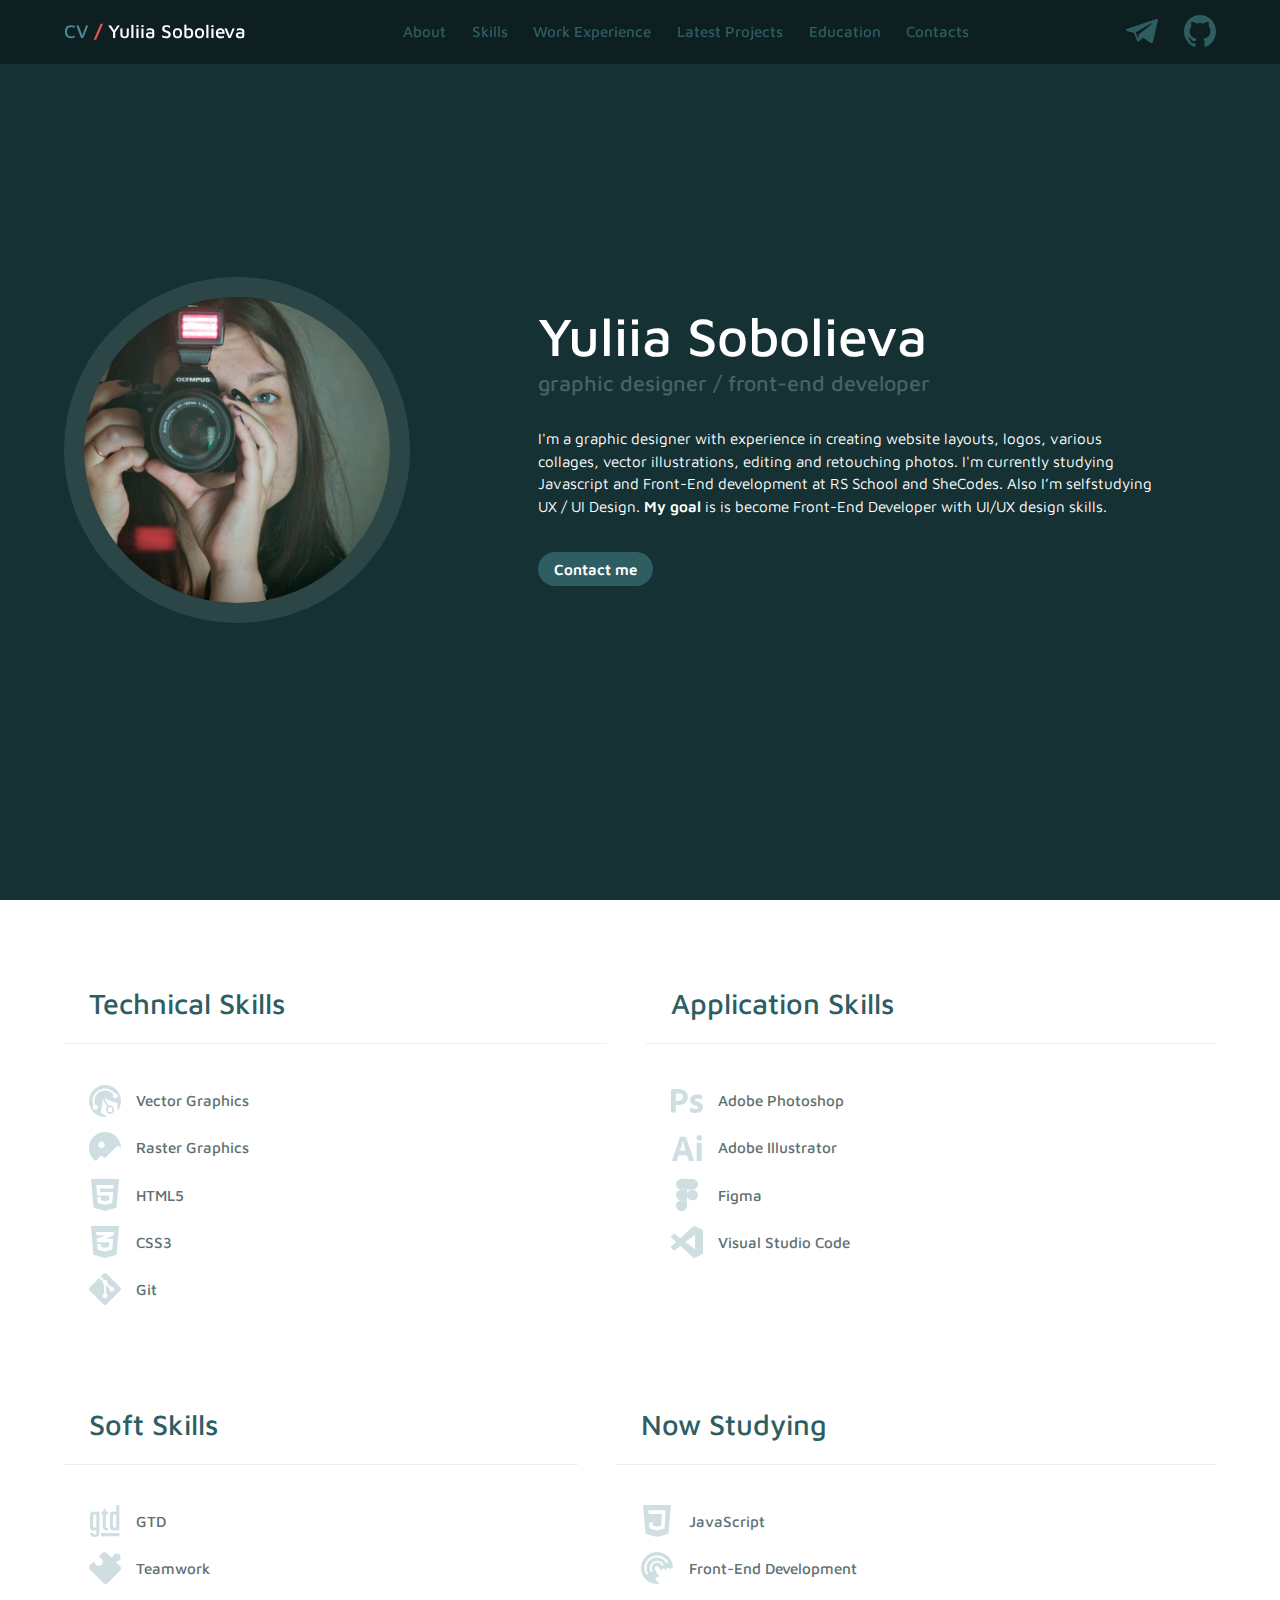
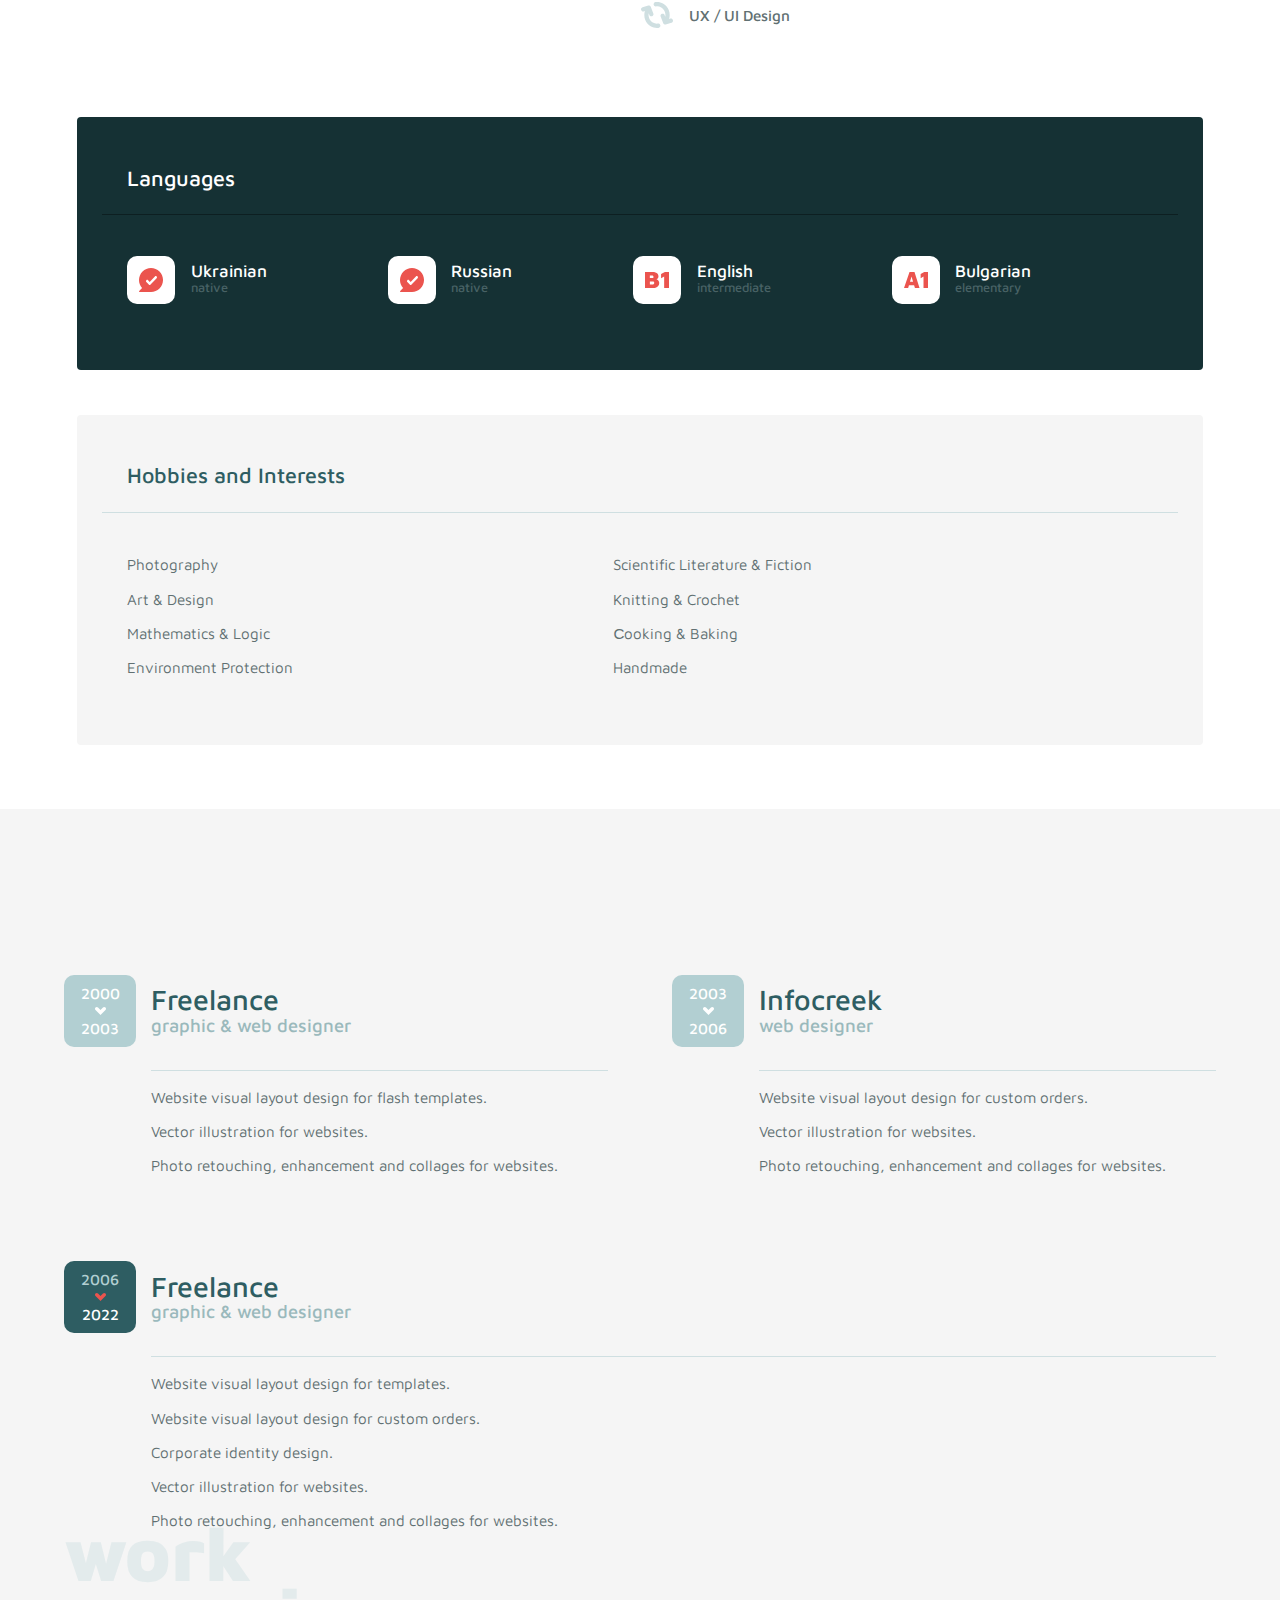
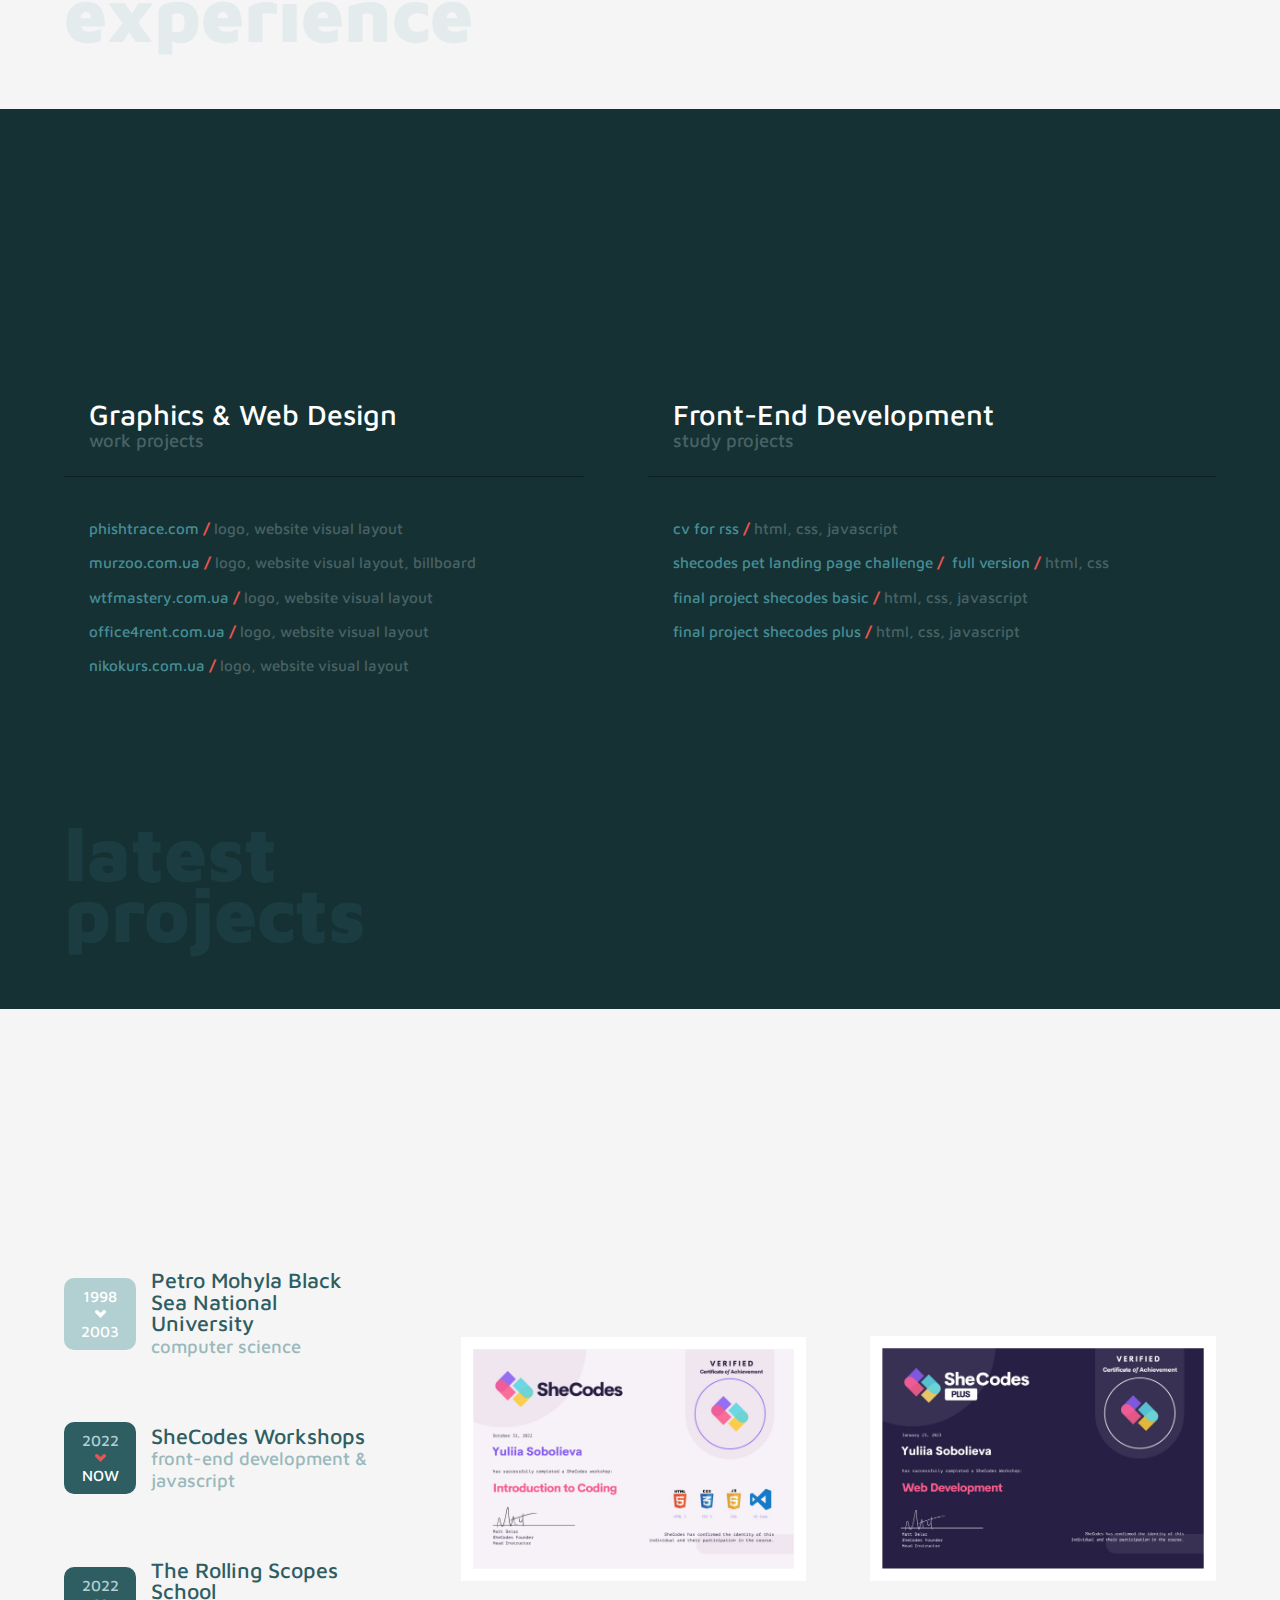
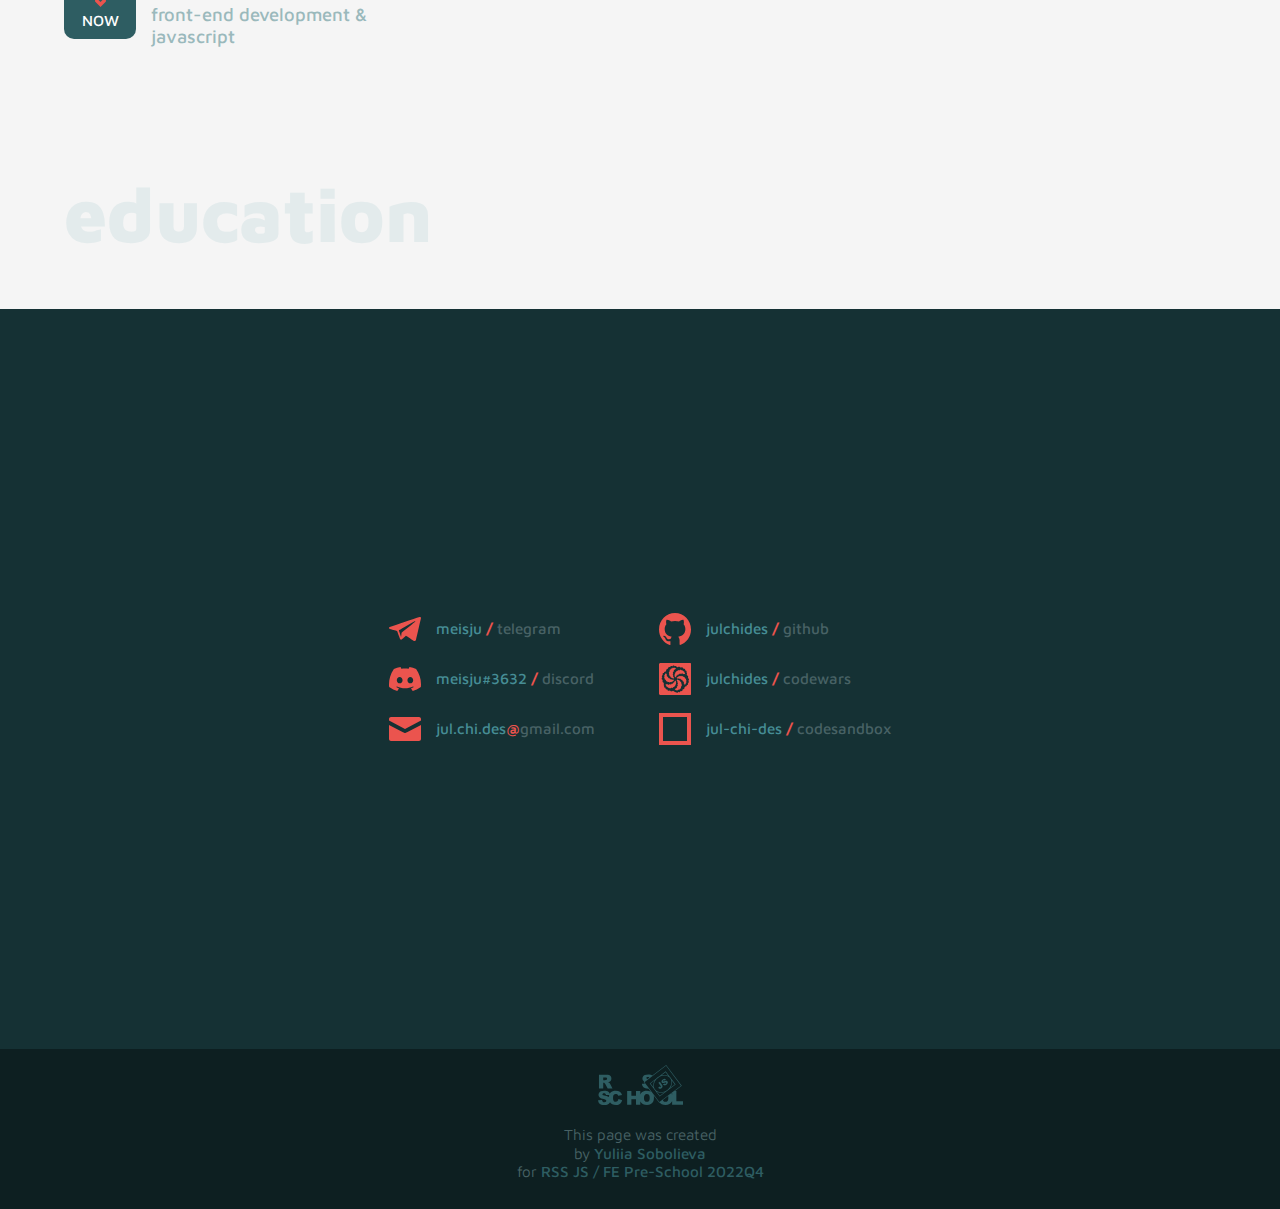
==== index.html @ 44ff39ac "feat: add shecodes plus sertificate and final project link" ====
<!DOCTYPE html>
<html lang="en">
  <head>
    <meta charset="UTF-8" />
    <meta http-equiv="X-UA-Compatible" content="IE=edge" />
    <meta name="viewport" content="width=device-width, initial-scale=1.0" />
    <link rel="preconnect" href="https://fonts.googleapis.com" />
    <link rel="preconnect" href="https://fonts.gstatic.com" crossorigin />
    <link
      href="https://fonts.googleapis.com/css2?family=Maven+Pro:wght@400;500;600;700;900&family=Source+Code+Pro:wght@400;700&display=swap"
      rel="stylesheet"
    />
    <link rel="stylesheet" href="style.css" />
    <title>CV&nbsp;/&nbsp;Yuliia Sobolieva</title>
  </head>
  <body>
    <div class="wrapper">
      <header class="header">
        <div class="container-header">
          <div class="page-title">
            <a href="index.html">
              CV <span class="dash">/</span>
              <span class="name">Yuliia Sobolieva</span>
            </a>
          </div>
          <input type="checkbox" id="burger-menu" />
          <label for="burger-menu"></label>
          <nav>
            <ul class="nav-list">
              <li>
                <a href="#about">About</a>
              </li>
              <li>
                <a href="#skills">Skills</a>
              </li>
              <li>
                <a href="#work">Work Experience</a>
              </li>
              <li>
                <a href="#projects">Latest Projects</a>
              </li>
              <li>
                <a href="#education">Education</a>
              </li>
              <!-- <li>
                <a href="#code">Code Example</a>
              </li> -->
              <li>
                <a href="#contacts">Contacts</a>
              </li>
            </ul>
          </nav>
          <ul class="fast-contacts">
            <li>
              <a href="https://t.me/meisju" title="telegram" target="_blank"
                ><svg
                  width="32"
                  height="32"
                  viewBox="0 0 32 32"
                  xmlns="http://www.w3.org/2000/svg"
                >
                  <path
                    fill-rule="evenodd"
                    clip-rule="evenodd"
                    d="M24.512 27.735C24.9413 28.0086 25.4946 28.077 25.9879 27.909C26.4813 27.7398 26.8439 27.3606 26.9533 26.901C28.1119 22.0002 30.9225 9.59578 31.9771 5.13778C32.0571 4.80178 31.9238 4.45258 31.6305 4.22818C31.3372 4.00378 30.9305 3.93898 30.5678 4.06018C24.9773 5.92258 7.76035 11.7366 0.723181 14.0802C0.276524 14.229 -0.0141359 14.6154 0.00053046 15.039C0.0165301 15.4638 0.333856 15.8322 0.791179 15.9558C3.94711 16.8054 8.08968 17.9874 8.08968 17.9874C8.08968 17.9874 10.0256 23.2494 11.0349 25.9254C11.1616 26.2614 11.4536 26.5254 11.8389 26.6166C12.2229 26.7066 12.6336 26.6118 12.9202 26.3682C14.5415 24.9906 17.0481 22.8606 17.0481 22.8606C17.0481 22.8606 21.8107 26.0034 24.512 27.735ZM9.83231 17.3226L12.0709 23.9682L12.5682 19.7598C12.5682 19.7598 21.2174 12.7386 26.1479 8.73658C26.2919 8.61898 26.3119 8.42218 26.1919 8.28418C26.0733 8.14618 25.8546 8.11378 25.6906 8.20738C19.9761 11.4918 9.83231 17.3226 9.83231 17.3226Z"
                  />
                </svg>
              </a>
            </li>
            <li>
              <a
                href="https://github.com/julchides"
                title="github"
                target="_blank"
                ><svg
                  width="32"
                  height="32"
                  viewBox="0 0 32 32"
                  xmlns="http://www.w3.org/2000/svg"
                >
                  <g clip-path="url(#clip0_5_119)">
                    <path
                      d="M16.0018 1.37512e-06C7.16076 -0.00367088 0 7.34818 0 16.4223C0 23.5979 4.4795 29.6975 10.7179 31.9376C11.558 32.1542 11.4293 31.541 11.4293 31.1223V28.2763C6.57804 28.8602 6.38141 25.5625 6.05608 25.0117C5.39828 23.8586 3.84315 23.5648 4.3079 23.014C5.41258 22.4301 6.53871 23.1609 7.84359 25.1402C8.7874 26.5761 10.6285 26.3337 11.5616 26.095C11.7654 25.232 12.2015 24.4609 12.8021 23.8623C7.77567 22.9369 5.68071 19.7861 5.68071 16.0404C5.68071 14.2226 6.26343 12.5518 7.40744 11.204C6.67814 8.98233 7.47537 7.0801 7.58262 6.79734C9.6597 6.60638 11.819 8.325 11.987 8.46087C13.1668 8.13404 14.5146 7.96144 16.0232 7.96144C17.539 7.96144 18.8904 8.14138 20.0809 8.47188C20.4849 8.15607 22.4869 6.67983 24.4174 6.85977C24.5211 7.14253 25.3004 9.00069 24.614 11.193C25.7723 12.5444 26.3622 14.23 26.3622 16.0514C26.3622 19.8045 24.2529 22.9589 19.2122 23.8696C19.6439 24.3058 19.9867 24.8259 20.2206 25.3997C20.4545 25.9735 20.5747 26.5894 20.5742 27.2114V31.3427C20.6028 31.6732 20.5742 32 21.1105 32C27.4419 29.8077 32 23.664 32 16.426C32 7.34818 24.8357 1.37512e-06 16.0018 1.37512e-06Z"
                    />
                  </g>
                  <defs>
                    <clipPath id="clip0_5_119">
                      <rect width="32" height="32" fill="white" />
                    </clipPath>
                  </defs>
                </svg>
              </a>
            </li>
          </ul>
        </div>
      </header>
      <main>
        <section class="fullscreen about" id="about">
          <div class="container">
            <img
              class="photo"
              src="./images/jul-photo.jpg"
              alt="Yuliia Sobolieva"
            />
            <div class="about-text">
              <h1 class="about-title">Yuliia Sobolieva</h1>
              <h4 class="about-subtitle">
                graphic designer&nbsp;/&nbsp;front-end developer
              </h4>
              <p>
                I'm a graphic designer with experience in creating website
                layouts, logos, various collages, vector illustrations, editing
                and retouching photos. I'm currently studying Javascript and
                Front-End development at RS School and SheCodes. Also I’m
                selfstudying UX / UI Design. <strong>My goal</strong> is is
                become Front-End Developer with UI/UX design skills.
              </p>
              <ul class="buttons-list">
                <!-- <li>
                  <a class="button" download="#">Download CV in PDF</a>
                </li> -->
                <li><a class="button" href="#contacts">Contact me</a></li>
              </ul>
            </div>
          </div>
        </section>

        <section class="fullscreen skills" id="skills">
          <div class="container">
            <h2 hidden>Skills</h2>
            <ul class="skills-category-list">
              <li class="skills-category-item">
                <h3>Technical Skills</h3>
                <span class="line-light"></span>
                <ul class="skills-list">
                  <li class="skills-list-item">
                    <svg
                      width="32"
                      height="32"
                      viewBox="0 0 32 32"
                      xmlns="http://www.w3.org/2000/svg"
                    >
                      <g clip-path="url(#clip0_1_60)">
                        <path
                          fill-rule="evenodd"
                          clip-rule="evenodd"
                          d="M28.8043 25.5967C32.5256 20.6267 33.155 13.7187 29.8541 8.00134C25.4366 0.349931 15.6527 -2.27163 8.00134 2.14591C0.349931 6.56345 -2.27163 16.3473 2.14591 23.9987C5.48542 29.7829 11.8917 32.6926 18.1251 31.8598C16.5373 30.5229 14.4078 29.0302 11.6547 27.6706C13.2586 21.5051 13.6474 16.739 13.6782 13.7329L18.2443 21.6416C16.8286 22.9176 16.4408 25.0496 17.4261 26.757C18.5596 28.7203 21.0872 29.3912 23.0606 28.2518C25.0336 27.1127 25.7163 24.5889 24.5825 22.6252C23.5964 20.9172 21.5556 20.1872 19.7425 20.7762L15.0949 12.7262C17.8501 14.2592 22.4152 16.4627 28.2909 18.0916C28.2214 21.1935 28.4615 23.6768 28.8043 25.5967ZM22.1998 26.7609C23.3465 26.0988 23.7432 24.6319 23.0843 23.4907C22.4254 22.3494 20.9567 21.9596 19.81 22.6216C18.663 23.2839 18.2658 24.751 18.9247 25.8922C19.584 27.0333 21.0531 27.4229 22.1998 26.7609ZM6.13298 19.7618C4.31089 15.0001 6.1648 9.48675 10.7209 6.8563C15.277 4.22585 20.9786 5.37699 24.1913 9.33582C23.6451 10.1244 23.5667 11.189 24.0782 12.0749C24.7851 13.2992 26.3505 13.7186 27.5747 13.0118C28.7989 12.305 29.2184 10.7396 28.5115 9.51534C27.9507 8.54389 26.8492 8.07919 25.8066 8.28186C22.0342 3.47641 15.2055 2.05044 9.76104 5.19381C4.31656 8.33718 2.13714 14.964 4.41261 20.6337C3.71578 21.4353 3.56748 22.6215 4.12834 23.593C4.83516 24.8172 6.40056 25.2367 7.62479 24.5299C8.84901 23.8231 9.26847 22.2577 8.56166 21.0334C8.05016 20.1475 7.08905 19.683 6.13298 19.7618Z"
                        />
                      </g>
                      <defs>
                        <clipPath id="clip0_1_60">
                          <rect width="32" height="32" fill="white" />
                        </clipPath>
                      </defs>
                    </svg>
                    <span class="skill-title">Vector Graphics</span>
                  </li>
                  <li class="skills-list-item">
                    <svg
                      width="32"
                      height="32"
                      viewBox="0 0 32 32"
                      xmlns="http://www.w3.org/2000/svg"
                    >
                      <path
                        fill-rule="evenodd"
                        clip-rule="evenodd"
                        d="M31.9818 16.7302C31.9939 16.4756 32 16.2194 32 15.9618C32 7.14635 24.8366 0 16 0C7.16344 0 0 7.14635 0 15.9618C0 21.3469 2.67311 26.1091 6.7678 29L11.4083 24.3439C12.0557 23.6943 13.0268 23.6943 13.6742 24.3439L14.6453 25.3182C15.2927 25.9678 16.2637 25.9678 16.9111 25.3182L27.5931 14.6002C28.2405 13.9506 29.2116 13.9506 29.859 14.6002L31.9818 16.7302ZM15.7412 12.825C15.7412 11.0386 14.2846 9.57709 12.5043 9.57709C10.7239 9.57709 9.26729 11.0386 9.26729 12.825C9.26729 14.6113 10.7239 16.0729 12.5043 16.0729C14.2846 16.0729 15.7412 14.6113 15.7412 12.825Z"
                      />
                    </svg>
                    <span class="skill-title">Raster Graphics</span>
                  </li>
                  <li class="skills-list-item">
                    <svg
                      width="32"
                      height="32"
                      viewBox="0 0 32 32"
                      xmlns="http://www.w3.org/2000/svg"
                    >
                      <path
                        fill-rule="evenodd"
                        clip-rule="evenodd"
                        d="M2 0L4.5481 28.8012L15.9828 32L27.4491 28.7967L30 0H2ZM24.1359 13.0369H11.3615L11.0412 9.41969H24.4549L24.7687 5.8873H7.21029L8.15574 16.5692H20.3043L19.8974 21.1504L15.9879 22.2137V22.214L15.9847 22.2149L12.0807 21.1526L11.8311 18.3354H8.31236L8.80345 23.8817L15.9838 25.8904L16 25.8859V25.8853L23.1739 23.8817L24.0504 13.9854L24.1359 13.0369Z"
                      />
                    </svg>
                    <span class="skill-title">HTML5</span>
                  </li>
                  <li class="skills-list-item">
                    <svg
                      width="32"
                      height="32"
                      viewBox="0 0 32 32"
                      xmlns="http://www.w3.org/2000/svg"
                    >
                      <path
                        fill-rule="evenodd"
                        clip-rule="evenodd"
                        d="M2 0L4.34455 28.6903L16.1057 32L27.5209 28.6903L30 0.0576556L2 0ZM7.03503 5.8831H24.7728L24.7726 9.26963L16.6244 12.6562H24.1004L23.1971 23.4513L16.1249 25.7026L8.74529 23.6437L8.28419 18.121H11.7241L12.0125 20.7766L15.7597 21.7386L19.8916 20.9303L20.3337 16.2546H8.13042L7.65013 12.9065L15.9327 9.3465H7.51555L7.03503 5.8831Z"
                      />
                    </svg>
                    <span class="skill-title">CSS3</span>
                  </li>
                  <li class="skills-list-item">
                    <svg
                      width="32"
                      height="32"
                      viewBox="0 0 32 32"
                      xmlns="http://www.w3.org/2000/svg"
                    >
                      <g clip-path="url(#clip0_1_76)">
                        <path
                          d="M31.3971 14.5746L17.4254 0.603614C16.6209 -0.201205 15.316 -0.201205 14.5109 0.603614L11.6099 3.50528L15.2899 7.1853C16.1452 6.89625 17.1259 7.09023 17.8074 7.77211C18.4932 8.45817 18.6854 9.44722 18.389 10.3057L21.9364 13.8527C22.7948 13.5566 23.7846 13.7482 24.4699 14.4346C25.4276 15.3923 25.4276 16.9441 24.4699 17.9025C23.5115 18.8606 21.9597 18.8606 21.001 17.9025C20.2808 17.1816 20.1025 16.1229 20.4678 15.2356L17.1593 11.9275V20.6328C17.3927 20.7485 17.6131 20.9024 17.8074 21.0967C18.7652 22.0544 18.7652 23.6063 17.8074 24.565C16.8497 25.5224 15.2969 25.5224 14.3399 24.565C13.3822 23.6059 13.3822 22.0541 14.3399 21.0967C14.5767 20.8603 14.8508 20.6813 15.1433 20.5615V11.775C14.8508 11.6552 14.5774 11.4779 14.3399 11.2397C13.6144 10.5146 13.44 9.44966 13.8119 8.55882L10.1841 4.93034L0.603614 14.5098C-0.201205 15.3153 -0.201205 16.6202 0.603614 17.4251L14.576 31.3964C15.3805 32.2012 16.685 32.2012 17.4905 31.3964L31.3971 17.4898C32.2019 16.685 32.2019 15.3794 31.3971 14.5746Z"
                        />
                      </g>
                      <defs>
                        <clipPath id="clip0_1_76">
                          <rect width="32" height="32" fill="white" />
                        </clipPath>
                      </defs>
                    </svg>
                    <span class="skill-title">Git</span>
                  </li>
                </ul>
              </li>

              <li class="skills-category-item">
                <h3>Application Skills</h3>
                <span class="line-light"></span>
                <ul class="skills-list">
                  <li class="skills-list-item">
                    <svg
                      width="32"
                      height="32"
                      viewBox="0 0 32 32"
                      xmlns="http://www.w3.org/2000/svg"
                    >
                      <path
                        fill-rule="evenodd"
                        clip-rule="evenodd"
                        d="M0 4.38872V27.2477C0 27.5419 0.41015 27.511 0.704369 27.511H4.34336C4.48899 27.511 4.65801 27.516 4.74697 27.4007C4.83535 27.2861 4.79967 27.1248 4.79967 26.9801V21.0134C4.79967 20.4883 5.22779 20.0296 5.7496 20.0878C5.97459 20.1129 6.32456 20.1129 6.86202 20.1129C8.6869 20.1129 10.3493 19.9122 11.8492 19.3605C13.2866 18.8339 14.524 17.8934 15.4114 16.652C16.2989 15.4107 16.7363 13.8307 16.7363 11.9248C16.7363 10.9342 16.5614 9.96865 16.2239 9.04075C15.8739 8.08777 15.3239 7.22257 14.6115 6.50784C13.774 5.69279 12.7616 5.06583 11.6492 4.68966C10.4118 4.22571 8.89938 4 7.08701 4C6.42456 4 5.7621 4 5.07465 4.02508C4.7427 4.03719 4.42242 4.04345 4.11238 4.04951C3.78033 4.05601 3.46004 4.06227 3.14978 4.07524C2.85832 4.08742 2.57865 4.09368 2.30649 4.09978C2.01842 4.10623 1.73876 4.1125 1.4624 4.12539C0.949934 4.15047 0.599957 4.15047 0.224983 4.15047C0.0624938 4.15047 0 4.23825 0 4.38872ZM4.89971 15.9057C4.85733 15.9023 4.82466 15.8669 4.82466 15.8244V9.28155C4.82466 8.79522 5.14832 8.38669 5.63361 8.4186C5.68134 8.42174 5.76103 8.42479 5.8088 8.42227C6.20835 8.40126 6.6949 8.40126 7.237 8.40126C8.14943 8.37618 9.02437 8.50157 9.84932 8.84013C10.4868 9.09091 11.0242 9.52978 11.3992 10.1066C11.7617 10.7085 11.9367 11.3981 11.9117 12.0878C11.9117 13.0533 11.6867 13.8182 11.2242 14.3699C10.7368 14.9216 10.1243 15.348 9.41185 15.5486C8.5869 15.8119 7.72446 15.9498 6.86202 15.9498H5.68711C5.44578 15.9498 5.18331 15.9286 4.89971 15.9057Z"
                      />
                      <path
                        d="M28.4355 13.7931C29.1855 13.9436 29.8979 14.1944 30.5604 14.5455C30.6033 14.5701 30.6522 14.5826 30.716 14.5831C30.8873 14.5843 31.0853 14.491 31.0853 14.3197V10.6959C31.0853 10.5173 31.0082 10.3228 30.8469 10.246C30.8348 10.2402 30.8226 10.2355 30.8104 10.232C30.2229 9.98119 29.573 9.80564 28.9105 9.71787C27.9981 9.57994 27.0731 9.51724 26.1607 9.51724C24.5858 9.51724 23.2734 9.75549 22.236 10.2947C21.286 10.7335 20.4611 11.4483 19.9111 12.3386C19.4237 13.1536 19.1612 14.069 19.1612 15.0219C19.1362 15.7994 19.3237 16.5768 19.6736 17.2915C20.0986 18.0564 20.6736 18.6959 21.361 19.185C22.336 19.8621 23.3859 20.3887 24.5108 20.79C25.5982 21.2038 26.3357 21.5423 26.6857 21.8307C27.0481 22.1191 27.2231 22.4075 27.2231 22.721C27.2231 23.1097 26.9731 23.4984 26.6232 23.6489C26.2232 23.8495 25.6232 23.9624 24.7858 23.9624C23.8983 23.9624 23.0109 23.8495 22.1735 23.6238C21.1985 23.3981 20.2861 23.047 19.4237 22.5329C19.3612 22.4828 19.2862 22.4577 19.2237 22.5078C19.1612 22.558 19.1362 22.6458 19.1362 22.7085V26.5705C19.1112 26.7586 19.2237 26.9091 19.3737 26.9969C20.0861 27.3354 20.8611 27.5737 21.636 27.7116C22.6359 27.9122 23.6359 28 24.6483 28C26.2482 28 27.5731 27.7492 28.6605 27.2853C29.6479 26.884 30.5104 26.1944 31.1353 25.3041C31.7103 24.4389 32.0228 23.3856 31.9978 22.3448C32.0228 21.5549 31.8353 20.7774 31.4853 20.0627C31.0603 19.3103 30.4604 18.6834 29.7354 18.2194C28.673 17.5549 27.5231 17.0031 26.3232 16.6019C25.7857 16.3887 25.2608 16.1379 24.7483 15.8746C24.4608 15.7116 24.1983 15.511 23.9983 15.2727C23.8608 15.0972 23.7734 14.8966 23.7734 14.6959C23.7734 14.4953 23.8358 14.2696 23.9483 14.094C24.0983 13.8809 24.3483 13.7179 24.6358 13.6552C25.0483 13.5549 25.5232 13.4796 25.9607 13.5047C26.7981 13.5047 27.6106 13.6176 28.4355 13.7931Z"
                      />
                    </svg>
                    <span class="skill-title">Adobe Photoshop</span>
                  </li>
                  <li class="skills-list-item">
                    <svg
                      width="32"
                      height="32"
                      viewBox="0 0 32 32"
                      xmlns="http://www.w3.org/2000/svg"
                    >
                      <path
                        d="M26.1605 7.94802C26.7006 8.47489 27.4207 8.77269 28.1633 8.74978C28.9284 8.7956 29.6935 8.4978 30.2111 7.94802C30.7512 7.37533 31.0212 6.61938 30.9987 5.84053C31.0212 5.08458 30.7512 4.35154 30.2561 3.80176C29.761 3.27489 29.0859 3 28.2083 3C27.4657 3 26.7456 3.27489 26.2056 3.80176C25.6655 4.32863 25.3729 5.06167 25.3954 5.84053C25.3729 6.61938 25.643 7.37533 26.1605 7.94802Z"
                      />
                      <path
                        d="M25.643 10.9947V28.6335C25.643 28.8626 25.7555 29 25.9805 29H30.3911C30.5936 29 30.6837 28.8855 30.6837 28.6335V10.9947C30.6837 10.7885 30.5936 10.674 30.3911 10.674H25.9355C25.733 10.674 25.643 10.7656 25.643 10.9947Z"
                      />
                      <path
                        fill-rule="evenodd"
                        clip-rule="evenodd"
                        d="M7.64055 23.1815H16.0117L17.8569 28.6335C17.9019 28.7938 18.0595 28.9084 18.217 28.8855H22.9201C23.1451 28.8855 23.2126 28.7709 23.1451 28.5189L14.9315 4.92423C14.909 4.80969 14.819 4.74097 14.639 4.74097H8.8107C8.69819 4.76388 8.60818 4.87842 8.63068 4.99295C8.63068 5.49692 8.58567 6.00088 8.49566 6.48194C8.43189 6.6767 8.37941 6.85996 8.33022 7.03172C8.30999 7.10239 8.29031 7.17111 8.27063 7.23789L1.02465 28.4731C0.957144 28.748 1.02465 28.8855 1.27219 28.8855H5.50276C5.70529 28.9084 5.88531 28.7709 5.93031 28.5648L7.64055 23.1815ZM14.6615 18.5313H8.94572C9.28327 17.5692 9.62081 16.4925 9.93586 15.3242C10.1588 14.6151 10.373 13.906 10.584 13.2078C10.7139 12.7782 10.8424 12.3527 10.971 11.9339C11.286 10.9489 11.5336 9.96388 11.7361 8.97886H11.7811C11.8689 9.28533 11.9567 9.60604 12.0484 9.94099C12.1212 10.2069 12.1965 10.4818 12.2762 10.7656C12.4562 11.43 12.6587 12.0943 12.8838 12.8044C12.9963 13.1595 13.1032 13.5088 13.21 13.8582C13.3169 14.2075 13.4238 14.5568 13.5363 14.9119C13.7389 15.5991 13.9414 16.2634 14.1439 16.8819C14.3465 17.4775 14.5265 18.0502 14.6615 18.5313Z"
                      />
                    </svg>
                    <span class="skill-title">Adobe Illustrator</span>
                  </li>
                  <li class="skills-list-item">
                    <svg
                      width="32"
                      height="32"
                      viewBox="0 0 32 32"
                      xmlns="http://www.w3.org/2000/svg"
                    >
                      <path
                        d="M10.5 0C7.464 0 5 2.38933 5 5.33334C5 8.27734 7.464 10.6667 10.5 10.6667H16H21.5C24.536 10.6667 27 8.27734 27 5.33334C27 2.38933 24.536 0 21.5 0H10.5Z"
                      />
                      <path
                        d="M5 16C5 13.056 7.464 10.6667 10.5 10.6667H16L16 15.99C16.0055 13.0506 18.4674 10.6667 21.5 10.6667C24.536 10.6667 27 13.056 27 16C27 18.944 24.536 21.3333 21.5 21.3333C18.4674 21.3333 16.0055 18.9494 16 16.01V21.3333H10.5C7.464 21.3333 5 18.944 5 16Z"
                      />
                      <path
                        d="M10.5 32C13.536 32 16 29.6107 16 26.6667V21.3333H10.5C7.464 21.3333 5 23.7227 5 26.6667C5 29.6107 7.464 32 10.5 32Z"
                      />
                    </svg>
                    <span class="skill-title">Figma</span>
                  </li>
                  <li class="skills-list-item">
                    <svg
                      width="32"
                      height="32"
                      viewBox="0 0 32 32"
                      xmlns="http://www.w3.org/2000/svg"
                    >
                      <g clip-path="url(#clip0_1_95)">
                        <path
                          d="M30.9017 3.41705L24.312 0.20865C23.5133 -0.1924 22.6147 0.00812494 22.0156 0.6097L9.43526 12.2402L3.94384 8.02913C3.44462 7.62808 2.74571 7.62808 2.24649 8.12939L0.449298 9.73359C-0.149766 10.2349 -0.149766 11.1373 0.449298 11.7388L5.24181 16.0501L0.449298 20.3614C-0.149766 20.8627 -0.149766 21.7651 0.449298 22.3667L2.24649 23.9709C2.74571 24.3719 3.44462 24.4722 3.94384 24.0711L9.43526 19.8601L22.0156 31.3903C22.6147 31.9919 23.5133 32.1924 24.312 31.7913L30.9017 28.5829C31.6006 28.2822 32 27.5803 32 26.7782V5.22178C32 4.51994 31.6006 3.8181 30.9017 3.41705ZM24.0125 23.3693L14.4275 16.0501L24.0125 8.73096V23.3693Z"
                        />
                      </g>
                      <defs>
                        <clipPath id="clip0_1_95">
                          <rect width="32" height="32" fill="white" />
                        </clipPath>
                      </defs>
                    </svg>
                    <span class="skill-title">Visual Studio Code</span>
                  </li>
                </ul>
              </li>

              <li class="skills-category-item">
                <h3>Soft Skills</h3>
                <span class="line-light"></span>
                <ul class="skills-list">
                  <li class="skills-list-item">
                    <svg
                      width="32"
                      height="32"
                      viewBox="0 0 32 32"
                      xmlns="http://www.w3.org/2000/svg"
                    >
                      <path
                        fill-rule="evenodd"
                        clip-rule="evenodd"
                        d="M27.4349 25.3991V24.2264C27.134 24.6523 26.7228 24.9882 26.2455 25.198C25.731 25.458 25.1634 25.5955 24.587 25.5998C23.4252 25.5998 22.5205 25.2367 21.8731 24.5107C21.2256 23.7846 20.9017 22.6511 20.9015 21.1101V10.8903C20.9015 9.34877 21.2253 8.2151 21.8731 7.48932C22.5208 6.76355 23.4254 6.40011 24.587 6.39901C25.1406 6.39806 25.6864 6.53018 26.1784 6.78426C26.6279 6.99081 26.9983 7.3377 27.2338 7.77279V0H30.316V25.3991H27.4349ZM27.2338 11.5266C27.2338 10.7008 27.0998 10.1089 26.8318 9.75109C26.6897 9.57015 26.5055 9.42667 26.2953 9.33312C26.0851 9.23956 25.8552 9.19877 25.6257 9.21429C24.5536 9.21429 24.0175 9.99615 24.0174 11.5599V20.4395C24.0174 21.2662 24.1513 21.8637 24.4193 22.2322C24.5688 22.4057 24.7539 22.5449 24.9621 22.6403C25.1703 22.7357 25.3966 22.7851 25.6256 22.7851C25.8546 22.7851 26.0809 22.7357 26.289 22.6403C26.4972 22.5449 26.6823 22.4057 26.8318 22.2322C27.0998 21.8637 27.2338 21.2662 27.2338 20.4395V11.5266ZM14.8206 24.4944C14.117 23.7797 13.7652 22.54 13.7652 20.775V9.38214H12.5264V6.76857C13.3523 6.76857 13.9166 6.56211 14.2194 6.14919C14.5222 5.73627 14.673 4.94884 14.6718 3.78688H16.8476V6.60093H19.193V9.38214H16.8476V20.641C16.823 21.1297 16.8912 21.6186 17.0487 22.0819C17.1152 22.2365 17.2188 22.3724 17.3503 22.4776C17.4817 22.5828 17.637 22.654 17.8025 22.685C18.2605 22.7774 18.7311 22.7888 19.193 22.7184V25.4996L17.8529 25.5667C16.5346 25.5667 15.5238 25.2093 14.8206 24.4944ZM30.316 31.1742H12.1476V28.0773H30.316V31.1742ZM9.22535 30.9615C8.43227 31.6538 7.27637 32 5.75765 32C4.23894 32 3.09419 31.6538 2.32341 30.9615C1.55262 30.2689 1.16723 29.2413 1.16723 27.8787H4.18299V28.1132C4.17279 28.3089 4.20493 28.5046 4.27722 28.6867C4.34951 28.8689 4.46026 29.0333 4.60189 29.1688C4.92369 29.4406 5.33755 29.5785 5.75807 29.5541C6.80771 29.5541 7.3326 28.9956 7.33274 27.8787V24.1927C7.06891 24.6358 6.6858 24.9958 6.22714 25.2316C5.75117 25.4787 5.22178 25.6051 4.68551 25.5998C3.52383 25.5998 2.61919 25.2367 1.9716 24.5107C1.324 23.7846 1.00014 22.6399 1 21.0766V10.9236C1 9.40472 1.31829 8.2822 1.95488 7.55601C2.59146 6.82982 3.46816 6.4668 4.58496 6.46693C4.99367 6.4715 5.3997 6.53357 5.7911 6.6513C6.18913 6.76173 6.56375 6.94362 6.89669 7.1881C7.14288 7.35645 7.3582 7.56598 7.53321 7.80748V6.60093H10.4148V27.2085C10.4148 29.0179 10.0183 30.2689 9.22535 30.9615ZM7.33232 11.9288C7.33232 10.9241 7.20948 10.2204 6.96379 9.81777C6.7181 9.41518 6.30519 9.21415 5.72503 9.2147C5.51306 9.20703 5.30168 9.24159 5.10319 9.31637C4.9047 9.39116 4.72306 9.50469 4.56886 9.65033C4.26715 9.94089 4.1163 10.3765 4.1163 10.957V20.0047C4.1163 20.9879 4.23914 21.6915 4.48483 22.1157C4.73052 22.54 5.14344 22.7522 5.72359 22.7525C6.32673 22.7525 6.74556 22.5514 6.9801 22.1492C7.21464 21.747 7.33163 21.0545 7.33108 20.0718V11.9288H7.33232Z"
                      />
                    </svg>
                    <span class="skill-title">GTD</span>
                  </li>
                  <li class="skills-list-item">
                    <svg
                      width="32"
                      height="32"
                      viewBox="0 0 32 32"
                      xmlns="http://www.w3.org/2000/svg"
                    >
                      <g clip-path="url(#clip0_1_106)">
                        <path
                          d="M31.0785 18.7923C32.3072 17.5637 32.3072 15.5532 31.0785 14.3246L27.5044 10.7504C27.0576 10.3037 27.281 9.63351 27.8394 9.52181C28.8447 9.18674 29.9616 8.73997 30.5201 8.1815C32.0838 6.6178 32.0838 4.16056 30.5201 2.59686C28.9564 1.03316 26.4991 1.03316 24.9354 2.59686C24.377 3.15532 23.9302 4.27225 23.5951 5.27749C23.4834 5.83595 22.7016 5.94764 22.3665 5.61257L17.6754 0.921466C16.4468 -0.307155 14.4363 -0.307155 13.2077 0.921466L10.5271 3.60209C9.85689 4.27225 9.96859 5.50087 10.8621 5.94764C11.644 6.28272 12.3141 6.72949 12.6492 7.06457C14.2129 8.62827 14.2129 11.0855 12.6492 12.6492C11.0855 14.2129 8.62827 14.2129 7.06457 12.6492C6.72949 12.3141 6.28272 11.644 5.94764 10.8621C5.38918 10.0803 4.27225 9.85689 3.60209 10.5271L0.921466 13.2077C-0.307155 14.4363 -0.307155 16.4468 0.921466 17.6754L14.3246 31.0785C15.5532 32.3072 17.5637 32.3072 18.7923 31.0785L31.0785 18.7923Z"
                        />
                      </g>
                      <defs>
                        <clipPath id="clip0_1_106">
                          <rect width="32" height="32" fill="white" />
                        </clipPath>
                      </defs>
                    </svg>
                    <span class="skill-title">Teamwork</span>
                  </li>
                </ul>
              </li>

              <li class="skills-category-item">
                <h3>Now Studying</h3>
                <span class="line-light"></span>
                <ul class="skills-list">
                  <li class="skills-list-item">
                    <svg
                      width="32"
                      height="32"
                      viewBox="0 0 32 32"
                      xmlns="http://www.w3.org/2000/svg"
                    >
                      <path
                        fill-rule="evenodd"
                        clip-rule="evenodd"
                        d="M2 0L4.5481 28.8012L15.9828 32L27.4491 28.7967L30 0H2ZM8.46154 23.4667L8.11312 17.6H11.6052L11.7596 20.5193L16 21.8667L20.2404 20.5193L20.8462 9.06667H7.60634L7.38462 5.33333H24.6154L23.5385 23.4667L16 25.6L8.46154 23.4667Z"
                      />
                    </svg>
                    <span class="skill-title">JavaScript</span>
                  </li>
                  <li class="skills-list-item">
                    <svg
                      width="32"
                      height="32"
                      viewBox="0 0 32 32"
                      xmlns="http://www.w3.org/2000/svg"
                    >
                      <g clip-path="url(#clip0_1_117)">
                        <path
                          fill-rule="evenodd"
                          clip-rule="evenodd"
                          d="M8.00652 2.14591C0.350161 6.56345 -2.27311 16.3473 2.1473 23.9987C5.55637 29.8995 12.1592 32.8088 18.514 31.8048L15.1613 28.4543C14.2861 27.5796 14.2861 26.1616 15.1613 25.287C16.0365 24.4123 17.4555 24.4123 18.3307 25.287L18.9126 25.8685L14.0712 17.4883C13.4523 16.4171 13.8196 15.0474 14.8914 14.4289C15.9633 13.8105 17.334 14.1775 17.9528 15.2487L20.6421 19.9037C20.0232 18.8325 20.3905 17.4628 21.4624 16.8443C22.5343 16.2258 23.9049 16.5928 24.5238 17.6641L25.4202 19.2157C24.8013 18.1445 25.1686 16.7748 26.2405 16.1563C27.3124 15.5379 28.683 15.9049 29.3018 16.9761L30.1983 18.5277C29.5794 17.4565 29.9467 16.0868 31.0186 15.4683C31.3291 15.2892 31.6648 15.1927 32 15.1721C31.8751 12.7247 31.1837 10.2693 29.8734 8.00134C25.453 0.349926 15.6629 -2.27163 8.00652 2.14591ZM6.86074 21.2791C3.94328 16.2292 5.67462 9.77188 10.7278 6.8563C15.781 3.94072 22.2425 5.67097 25.16 10.7209C25.4252 11.18 26.0126 11.3373 26.472 11.0722C26.9314 10.8072 27.0888 10.2201 26.8235 9.76104C23.3756 3.79296 15.7393 1.74813 9.76736 5.19381C3.79541 8.63949 1.74926 16.2709 5.19717 22.239C5.4624 22.698 6.0498 22.8553 6.50918 22.5903C6.96857 22.3252 7.12596 21.7382 6.86074 21.2791ZM13.2891 11.2896C10.6859 12.7916 9.79399 16.1181 11.2969 18.7195C11.5621 19.1786 11.4047 19.7657 10.9454 20.0307C10.486 20.2958 9.89857 20.1385 9.63335 19.6794C7.59997 16.1597 8.80667 11.6592 12.3286 9.62712C15.8505 7.59505 20.354 8.80098 22.3874 12.3206C22.6526 12.7797 22.4952 13.3667 22.0358 13.6318C21.5764 13.8968 20.989 13.7395 20.7238 13.2805C19.2209 10.679 15.8922 9.78764 13.2891 11.2896Z"
                        />
                      </g>
                      <defs>
                        <clipPath id="clip0_1_117">
                          <rect width="32" height="32" fill="white" />
                        </clipPath>
                      </defs>
                    </svg>
                    <span class="skill-title">Front-End Development</span>
                  </li>
                  <li class="skills-list-item">
                    <svg
                      width="32"
                      height="32"
                      viewBox="0 0 32 32"
                      xmlns="http://www.w3.org/2000/svg"
                    >
                      <path
                        d="M31.5628 20.3976C31.7319 20.6239 31.856 20.8821 31.9278 21.1575C31.9998 21.433 32.0182 21.7202 31.9819 22.0029C31.9457 22.2856 31.8555 22.5582 31.7165 22.8052C31.5775 23.0521 31.3925 23.2685 31.172 23.4421C30.9515 23.6156 30.6998 23.7429 30.4314 23.8166L24.6498 25.4062C24.1475 25.5447 23.613 25.4882 23.1488 25.2475C22.6845 25.0068 22.3231 24.5988 22.1338 24.1017L19.6576 17.6201C19.5557 17.3548 19.5059 17.0714 19.5108 16.7863C19.5158 16.5012 19.5754 16.2199 19.6864 15.9584C19.7974 15.697 19.9575 15.4606 20.1576 15.2627C20.3577 15.0648 20.5939 14.9093 20.8526 14.8051C21.1113 14.701 21.3875 14.6501 21.6653 14.6555C21.9432 14.661 22.2173 14.7225 22.4719 14.8367C22.7266 14.9509 22.9568 15.1155 23.1494 15.321C23.3421 15.5266 23.4933 15.7691 23.5945 16.0347L24.2492 17.7447C24.6122 15.9627 24.4193 14.1085 23.6978 12.4452C22.9763 10.782 21.7628 9.39393 20.2294 8.47795C18.6373 7.54112 16.7886 7.16882 14.9694 7.41867C14.4128 7.49021 13.8512 7.3319 13.4082 6.97858C12.9653 6.62525 12.6773 6.10585 12.6076 5.53463C12.5378 4.96341 12.6921 4.38717 13.0365 3.93267C13.3808 3.47817 13.887 3.18265 14.4437 3.11111C17.1781 2.73999 19.9555 3.3044 22.3456 4.71692C24.8523 6.20779 26.7872 8.53269 27.8299 11.3064C28.8726 14.0801 28.9604 17.1361 28.0788 19.968L29.3363 19.6223C29.6047 19.5484 29.8847 19.5295 30.1602 19.5667C30.4357 19.6039 30.7014 19.6964 30.942 19.839C31.1827 19.9816 31.3936 20.1714 31.5628 20.3976Z"
                      />
                      <path
                        d="M11.7646 23.5221C13.3568 24.4589 15.2055 24.8312 17.0246 24.5813C17.5813 24.5098 18.1429 24.6681 18.5858 25.0214C18.8051 25.1964 18.9887 25.4139 19.1261 25.6617C19.2635 25.9094 19.352 26.1825 19.3865 26.4654C19.4562 27.0366 19.3019 27.6128 18.9576 28.0673C18.6132 28.5218 18.107 28.8174 17.5504 28.8889C14.8159 29.26 12.0386 28.6956 9.6484 27.2831C7.14183 25.7922 5.20692 23.4673 4.16428 20.6936C3.12164 17.9199 3.03385 14.864 3.91546 12.0321L2.65797 12.3779C2.11648 12.5251 1.54019 12.446 1.05545 12.1579C0.570717 11.8698 0.217091 11.3962 0.0721059 10.841C-0.0728781 10.2858 0.00261143 9.69427 0.282024 9.19609C0.561438 8.6979 1.02197 8.33373 1.56265 8.18342L7.34424 6.59382C7.84654 6.45673 8.38043 6.51388 8.84434 6.75439C9.30825 6.99491 9.66981 7.40201 9.86024 7.89826L12.3365 14.3799C12.4383 14.6452 12.4882 14.9286 12.4832 15.2137C12.4783 15.4988 12.4186 15.7801 12.3076 16.0416C12.1966 16.303 12.0365 16.5394 11.8364 16.7373C11.6363 16.9352 11.4002 17.0907 11.1415 17.1949C10.8828 17.299 10.6066 17.3499 10.3287 17.3445C10.0509 17.339 9.77676 17.2775 9.52211 17.1633C9.26745 17.0491 9.03723 16.8845 8.84461 16.679C8.65198 16.4734 8.50073 16.2309 8.39951 15.9653L7.74487 14.2553C7.38185 16.0373 7.57477 17.8915 8.29627 19.5548C9.01776 21.218 10.2312 22.6061 11.7646 23.5221Z"
                      />
                    </svg>
                    <span class="skill-title">UX / UI Design</span>
                  </li>
                </ul>
              </li>
            </ul>

            <div class="languages">
              <h3 class="lang-title">Languages</h3>
              <span class="line-dark"></span>
              <ul class="lang-list">
                <li class="lang-item">
                  <div class="lang-icon">
                    <svg
                      width="24"
                      height="24"
                      viewBox="0 0 24 24"
                      xmlns="http://www.w3.org/2000/svg"
                    >
                      <g clip-path="url(#clip0_1_135)">
                        <path
                          fill-rule="evenodd"
                          clip-rule="evenodd"
                          d="M3.52082 3.51841C5.77053 1.2687 8.82084 0.00334375 12.0024 0C15.185 0 18.2373 1.26428 20.4877 3.51472C22.7381 5.76515 24.0024 8.8174 24.0024 12C24.0024 15.1826 22.7381 18.2348 20.4877 20.4853C18.2373 22.7357 15.185 24 12.0024 24H0.633987C0.509298 23.9994 0.387582 23.9619 0.28418 23.8922C0.180777 23.8225 0.100316 23.7238 0.0529347 23.6084C0.00134198 23.4946 -0.0130018 23.3673 0.0119474 23.2449C0.0368966 23.1224 0.0998659 23.0109 0.191882 22.9263L3.08451 20.0211C1.09073 17.8266 -0.0088601 14.9649 0.00240845 12C0.00575219 8.81843 1.27111 5.76812 3.52082 3.51841ZM11.5353 16.6202L17.6409 10.2007C17.8708 9.95896 18 9.63106 18 9.28915C18 8.94725 17.8708 8.61935 17.6409 8.37759C17.4109 8.13582 17.0991 8 16.7739 8C16.4487 8 16.1368 8.13582 15.9069 8.37759L10.6683 13.8984L9.0931 12.2293C8.86316 11.9875 8.55129 11.8517 8.22611 11.8517C7.90093 11.8517 7.58906 11.9875 7.35912 12.2293C7.12918 12.471 7 12.799 7 13.1409C7 13.4828 7.12918 13.8107 7.35912 14.0524L9.80134 16.6202C9.91486 16.7406 10.0499 16.8361 10.1987 16.9013C10.3475 16.9664 10.5071 17 10.6683 17C10.8295 17 10.9891 16.9664 11.1379 16.9013C11.2867 16.8361 11.4218 16.7406 11.5353 16.6202Z"
                        />
                      </g>
                      <defs>
                        <clipPath id="clip0_1_135">
                          <rect width="24" height="24" fill="white" />
                        </clipPath>
                      </defs>
                    </svg>
                  </div>
                  <p class="lang">
                    <span>Ukrainian</span> <br />
                    <span class="level">native</span>
                  </p>
                </li>
                <li class="lang-item">
                  <div class="lang-icon">
                    <svg
                      width="24"
                      height="24"
                      viewBox="0 0 24 24"
                      xmlns="http://www.w3.org/2000/svg"
                    >
                      <g clip-path="url(#clip0_1_135_2)">
                        <path
                          fill-rule="evenodd"
                          clip-rule="evenodd"
                          d="M3.52082 3.51841C5.77053 1.2687 8.82084 0.00334375 12.0024 0C15.185 0 18.2373 1.26428 20.4877 3.51472C22.7381 5.76515 24.0024 8.8174 24.0024 12C24.0024 15.1826 22.7381 18.2348 20.4877 20.4853C18.2373 22.7357 15.185 24 12.0024 24H0.633987C0.509298 23.9994 0.387582 23.9619 0.28418 23.8922C0.180777 23.8225 0.100316 23.7238 0.0529347 23.6084C0.00134198 23.4946 -0.0130018 23.3673 0.0119474 23.2449C0.0368966 23.1224 0.0998659 23.0109 0.191882 22.9263L3.08451 20.0211C1.09073 17.8266 -0.0088601 14.9649 0.00240845 12C0.00575219 8.81843 1.27111 5.76812 3.52082 3.51841ZM11.5353 16.6202L17.6409 10.2007C17.8708 9.95896 18 9.63106 18 9.28915C18 8.94725 17.8708 8.61935 17.6409 8.37759C17.4109 8.13582 17.0991 8 16.7739 8C16.4487 8 16.1368 8.13582 15.9069 8.37759L10.6683 13.8984L9.0931 12.2293C8.86316 11.9875 8.55129 11.8517 8.22611 11.8517C7.90093 11.8517 7.58906 11.9875 7.35912 12.2293C7.12918 12.471 7 12.799 7 13.1409C7 13.4828 7.12918 13.8107 7.35912 14.0524L9.80134 16.6202C9.91486 16.7406 10.0499 16.8361 10.1987 16.9013C10.3475 16.9664 10.5071 17 10.6683 17C10.8295 17 10.9891 16.9664 11.1379 16.9013C11.2867 16.8361 11.4218 16.7406 11.5353 16.6202Z"
                        />
                      </g>
                      <defs>
                        <clipPath id="clip0_1_135_2">
                          <rect width="24" height="24" fill="white" />
                        </clipPath>
                      </defs>
                    </svg>
                  </div>
                  <p class="lang">
                    <span>Russian</span> <br />
                    <span class="level">native</span>
                  </p>
                </li>
                <li class="lang-item">
                  <div class="lang-icon">
                    <svg
                      width="24"
                      height="24"
                      viewBox="0 0 24 24"
                      xmlns="http://www.w3.org/2000/svg"
                    >
                      <g clip-path="url(#clip0_17_6)">
                        <path
                          d="M0 20V4H7.47239C8.55254 4 9.54403 4.12794 10.4468 4.38381C11.3497 4.63968 12.0751 5.09545 12.6233 5.75113C13.1875 6.39081 13.4697 7.30235 13.4697 8.48576C13.4697 9.22139 13.2601 9.84508 12.8409 10.3568C12.4217 10.8526 11.922 11.2444 11.3416 11.5322C10.7612 11.8201 10.2211 12.028 9.72137 12.1559L9.16517 11.0765C10.2453 11.0765 11.1562 11.2444 11.8978 11.5802C12.6555 11.9001 13.2359 12.3558 13.6389 12.9475C14.042 13.5392 14.2435 14.2349 14.2435 15.0345C14.2435 16.1699 13.9533 17.1054 13.3729 17.8411C12.8087 18.5767 12.0671 19.1204 11.1481 19.4723C10.2292 19.8241 9.24578 20 8.19787 20H0ZM4.86068 16.4018H7.7384C8.01247 16.4018 8.26236 16.3458 8.48806 16.2339C8.71376 16.1219 8.8911 15.954 9.02007 15.7301C9.16517 15.4903 9.23772 15.2024 9.23772 14.8666C9.23772 14.6107 9.19741 14.3948 9.1168 14.2189C9.0362 14.027 8.92334 13.8751 8.77825 13.7631C8.64928 13.6352 8.48806 13.5392 8.2946 13.4753C8.10114 13.4113 7.89156 13.3793 7.66585 13.3793H4.86068V16.4018ZM4.8365 10.021H7.61749C7.77871 10.021 7.9238 9.97301 8.05277 9.87706C8.19787 9.76512 8.31072 9.62919 8.39133 9.46927C8.48806 9.29335 8.53642 9.10145 8.53642 8.89355C8.53642 8.42978 8.40745 8.10195 8.1495 7.91005C7.90768 7.70215 7.64973 7.5982 7.37566 7.5982H4.8365V10.021Z"
                        />
                        <path
                          d="M19.1635 20V8.58171L16.0681 10.1649V6.11094L19.9132 4H24V20H19.1635Z"
                        />
                      </g>
                      <defs>
                        <clipPath id="clip0_17_6">
                          <rect width="24" height="24" fill="white" />
                        </clipPath>
                      </defs>
                    </svg>
                  </div>
                  <p class="lang">
                    <span>English</span> <br />
                    <span class="level">intermediate</span>
                  </p>
                </li>
                <li class="lang-item">
                  <div class="lang-icon">
                    <svg
                      width="24"
                      height="24"
                      viewBox="0 0 24 24"
                      xmlns="http://www.w3.org/2000/svg"
                    >
                      <g clip-path="url(#clip0_17_9)">
                        <path
                          d="M0 20L5.5182 4H10.498L15.5227 20H10.9242L6.32574 4.5997L8.7035 4.38381L4.14987 20H0ZM3.43205 17.1934L4.19473 13.8351H10.7672L11.1934 17.1934H3.43205Z"
                        />
                        <path
                          d="M19.5137 20V8.58171L16.6424 10.1649V6.11094L20.209 4H24V20H19.5137Z"
                        />
                      </g>
                      <defs>
                        <clipPath id="clip0_17_9">
                          <rect width="24" height="24" fill="white" />
                        </clipPath>
                      </defs>
                    </svg>
                  </div>
                  <p class="lang">
                    <span>Bulgarian</span> <br />
                    <span class="level">elementary</span>
                  </p>
                </li>
              </ul>
            </div>

            <div class="interests">
              <h3 class="interests-title">Hobbies and Interests</h3>
              <span class="line-medium"></span>
              <ul class="interests-list">
                <li>
                  <ul class="interests-sublist">
                    <li>Photography</li>
                    <li>Art & Design</li>
                    <li>Mathematics & Logic</li>
                    <li>Environment Protection</li>
                  </ul>
                </li>
                <li>
                  <ul class="interests-sublist">
                    <li>Scientific Literature & Fiction</li>
                    <li>Knitting & Crochet</li>
                    <li>Сooking & Baking</li>
                    <li>Handmade</li>
                  </ul>
                </li>
              </ul>
            </div>
          </div>
        </section>

        <section class="fullscreen work" id="work">
          <div class="container">
            <h2 class="section-title work-st">work<br />experience</h2>
            <ul class="work-list">
              <li class="work-item">
                <div class="work-item-heading">
                  <div class="work-date">
                    <p>2000</p>
                    <svg
                      width="11"
                      height="8"
                      viewBox="0 0 11 8"
                      xmlns="http://www.w3.org/2000/svg"
                    >
                      <path
                        d="M0.516099 3.01108L5.5 8L10.4839 3.01108C11.172 2.32226 11.172 1.20545 10.4839 0.516619C9.79576 -0.172216 8.68007 -0.172197 7.99195 0.516619L5.5 3.01108L3.00805 0.516619C2.31991 -0.172216 1.20422 -0.172197 0.516099 0.516619C-0.172024 1.20544 -0.172043 2.32224 0.516099 3.01108Z"
                      />
                    </svg>
                    <p>2003</p>
                  </div>
                  <div class="work-title">
                    <h3>Freelance</h3>
                    <h4 class="subtitle">graphic & web designer</h4>
                  </div>
                </div>
                <ul class="work-resp">
                  <li><span class="line-medium"></span></li>
                  <li>Website visual layout design for flash templates.</li>
                  <li>Vector illustration for websites.</li>
                  <li>
                    Photo retouching, enhancement and collages for websites.
                  </li>
                </ul>
              </li>
              <li class="work-item">
                <div class="work-item-heading">
                  <div class="work-date">
                    <p>2003</p>
                    <svg
                      width="11"
                      height="8"
                      viewBox="0 0 11 8"
                      xmlns="http://www.w3.org/2000/svg"
                    >
                      <path
                        d="M0.516099 3.01108L5.5 8L10.4839 3.01108C11.172 2.32226 11.172 1.20545 10.4839 0.516619C9.79576 -0.172216 8.68007 -0.172197 7.99195 0.516619L5.5 3.01108L3.00805 0.516619C2.31991 -0.172216 1.20422 -0.172197 0.516099 0.516619C-0.172024 1.20544 -0.172043 2.32224 0.516099 3.01108Z"
                      />
                    </svg>
                    <p>2006</p>
                  </div>
                  <div class="work-title">
                    <h3>Infocreek</h3>
                    <h4 class="subtitle">web designer</h4>
                  </div>
                </div>
                <ul class="work-resp">
                  <li><span class="line-medium"></span></li>
                  <li>Website visual layout design for custom orders.</li>
                  <li>Vector illustration for websites.</li>
                  <li>
                    Photo retouching, enhancement and collages for websites.
                  </li>
                </ul>
              </li>
              <li class="work-item current">
                <div class="work-item-heading">
                  <div class="work-date">
                    <p>2006</p>
                    <svg
                      width="11"
                      height="8"
                      viewBox="0 0 11 8"
                      xmlns="http://www.w3.org/2000/svg"
                    >
                      <path
                        d="M0.516099 3.01108L5.5 8L10.4839 3.01108C11.172 2.32226 11.172 1.20545 10.4839 0.516619C9.79576 -0.172216 8.68007 -0.172197 7.99195 0.516619L5.5 3.01108L3.00805 0.516619C2.31991 -0.172216 1.20422 -0.172197 0.516099 0.516619C-0.172024 1.20544 -0.172043 2.32224 0.516099 3.01108Z"
                      />
                    </svg>
                    <p>2022</p>
                  </div>
                  <div class="work-title">
                    <h3>Freelance</h3>
                    <h4 class="subtitle">graphic & web designer</h4>
                  </div>
                </div>
                <ul class="work-resp">
                  <li><span class="line-medium"></span></li>
                  <li>Website visual layout design for templates.</li>
                  <li>Website visual layout design for custom orders.</li>
                  <li>Corporate identity design.</li>
                  <li>Vector illustration for websites.</li>
                  <li>
                    Photo retouching, enhancement and collages for websites.
                  </li>
                </ul>
              </li>
            </ul>
          </div>
        </section>

        <section class="fullscreen projects" id="projects">
          <div class="container">
            <h2 class="section-title projects-st">latest<br />projects</h2>
            <ul class="projects-category-list">
              <li class="projects-category-item">
                <div class="projects-category-heading">
                  <h3>Graphics & Web Design</h3>
                  <h4>work projects</h4>
                </div>
                <span class="line-dark"></span>
                <ul class="projects-list">
                  <li>
                    <a href="https://phishtrace.com/" target="_blank"
                      >phishtrace.com</a
                    ><span class="dash">&nbsp;/&nbsp;</span>logo, website visual
                    layout
                  </li>
                  <li>
                    <a href="http://murzoo.com.ua/" target="_blank"
                      >murzoo.com.ua</a
                    ><span class="dash">&nbsp;/&nbsp;</span>logo, website visual
                    layout, billboard
                  </li>
                  <li>
                    <a href="http://wtfmastery.com.ua/" target="_blank"
                      >wtfmastery.com.ua</a
                    ><span class="dash">&nbsp;/&nbsp;</span>logo, website visual
                    layout
                  </li>
                  <li>
                    <a href="http://office4rent.com.ua/" target="_blank"
                      >office4rent.com.ua</a
                    ><span class="dash">&nbsp;/&nbsp;</span>logo, website visual
                    layout
                  </li>
                  <li>
                    <a href="https://nikokurs.com.ua/" target="_blank"
                      >nikokurs.com.ua</a
                    ><span class="dash">&nbsp;/&nbsp;</span>logo, website visual
                    layout
                  </li>
                </ul>
              </li>
              <li class="projects-category-item">
                <div class="projects-category-heading">
                  <h3>Front-End Development</h3>
                  <h4>study projects</h4>
                </div>
                <span class="line-dark"></span>
                <ul class="projects-list">
                  <li>
                    <a
                      href="https://julchides.github.io/rsschool-cv/"
                      target="_blank"
                      >cv for rss</a
                    ><span class="dash">&nbsp;/&nbsp;</span>html, css,
                    javascript
                  </li>
                  <li>
                    <a
                      href="https://www.shecodes.io/contests/pet-landing-page-challenge/contest_entries/yuliia-sobolieva-ukrainian/preview"
                      target="_blank"
                      >shecodes pet landing page challenge</a
                    ><span class="dash">&nbsp;/&nbsp;</span>
                    <a
                      href="https://julchides.github.io/shecodes-pet-landing/"
                      target="_blank"
                      >full version</a
                    ><span class="dash">&nbsp;/&nbsp;</span>html, css
                  </li>
                  <li>
                    <a
                      href="https://www.shecodes.io/workshops/shecodes-basics-c358a359-7059-4a9a-a004-9114a5f889cf/projects/1245692"
                      target="_blank"
                      >final project shecodes basic</a
                    ><span class="dash">&nbsp;/&nbsp;</span>html, css,
                    javascript
                  </li>
                  <li>
                    <a
                      href="https://www.shecodes.io/workshops/shecodes-plus-6f8bc25d-1880-4044-8ebf-7cb0947849c5/projects/1411174"
                      target="_blank"
                      >final project shecodes plus</a
                    ><span class="dash">&nbsp;/&nbsp;</span>html, css,
                    javascript
                  </li>
                </ul>
              </li>
            </ul>
          </div>
        </section>

        <section class="fullscreen education" id="education">
          <div class="container">
            <h2 class="section-title education-st">education</h2>
            <ul class="education-list">
              <li class="education-item">
                <div class="education-item-heading">
                  <div class="education-date">
                    <p>1998</p>
                    <svg
                      width="11"
                      height="8"
                      viewBox="0 0 11 8"
                      xmlns="http://www.w3.org/2000/svg"
                    >
                      <path
                        d="M0.516099 3.01108L5.5 8L10.4839 3.01108C11.172 2.32226 11.172 1.20545 10.4839 0.516619C9.79576 -0.172216 8.68007 -0.172197 7.99195 0.516619L5.5 3.01108L3.00805 0.516619C2.31991 -0.172216 1.20422 -0.172197 0.516099 0.516619C-0.172024 1.20544 -0.172043 2.32224 0.516099 3.01108Z"
                      />
                    </svg>
                    <p>2003</p>
                  </div>
                  <div class="education-title">
                    <h3>Petro Mohyla Black Sea National University</h3>
                    <h4 class="subtitle">Computer Science</h4>
                  </div>
                </div>
              </li>

              <li class="education-item current">
                <div class="education-item-heading">
                  <div class="education-date">
                    <p>2022</p>
                    <svg
                      width="11"
                      height="8"
                      viewBox="0 0 11 8"
                      xmlns="http://www.w3.org/2000/svg"
                    >
                      <path
                        d="M0.516099 3.01108L5.5 8L10.4839 3.01108C11.172 2.32226 11.172 1.20545 10.4839 0.516619C9.79576 -0.172216 8.68007 -0.172197 7.99195 0.516619L5.5 3.01108L3.00805 0.516619C2.31991 -0.172216 1.20422 -0.172197 0.516099 0.516619C-0.172024 1.20544 -0.172043 2.32224 0.516099 3.01108Z"
                      />
                    </svg>
                    <p>NOW</p>
                  </div>
                  <div class="education-title">
                    <h3>SheCodes Workshops</h3>
                    <h4 class="subtitle">Front-End Development & Javascript</h4>
                  </div>
                </div>
              </li>

              <li class="education-item current">
                <div class="education-item-heading">
                  <div class="education-date">
                    <p>2022</p>
                    <svg
                      width="11"
                      height="8"
                      viewBox="0 0 11 8"
                      xmlns="http://www.w3.org/2000/svg"
                    >
                      <path
                        d="M0.516099 3.01108L5.5 8L10.4839 3.01108C11.172 2.32226 11.172 1.20545 10.4839 0.516619C9.79576 -0.172216 8.68007 -0.172197 7.99195 0.516619L5.5 3.01108L3.00805 0.516619C2.31991 -0.172216 1.20422 -0.172197 0.516099 0.516619C-0.172024 1.20544 -0.172043 2.32224 0.516099 3.01108Z"
                      />
                    </svg>
                    <p>NOW</p>
                  </div>
                  <div class="education-title">
                    <h3>The Rolling Scopes School</h3>
                    <h4 class="subtitle">Front-End Development & Javascript</h4>
                  </div>
                </div>
              </li>
            </ul>
            <img
              src="./images/shecodes-sert-basic.jpg"
              alt="SheCodes Basic Workshop Sertificate"
              class="sert"
            />
            <img
              src="./images/shecodes-sert-plus.jpg"
              alt="SheCodes Plus Workshop Sertificate"
              class="sert"
            />
          </div>
        </section>

        <!-- <section class="fullscreen code" id="code">
          <div class="container">
            <h2 class="section-title code-st">code<br />example</h2>
            <div class="code-block">
              <pre>
                <code class="code-text">
// Simple text change

function changeText(event) {
  event.preventDefault();
  let userName = prompt("What is your name?");
  let newText = document.querySelector("#text-change");
  newText.innerHTML = `Hello, ${userName}! Text change was successful!`;
}

let buttonChangeText = document.querySelector("#button");
buttonChangeText.addEventListener("click", changeText);
                </code>
              </pre>
              <button class="button" id="button">Try it now</button>
            </div>
            <p class="code-preview-text" id="text-change">
              This text will change, if you push the button and enter your name.
            </p>
          </div>
        </section> -->

        <section class="fullscreen contacts" id="contacts">
          <div class="container">
            <h2 hidden>contacts</h2>
            <ul class="contact-list">
              <li>
                <ul class="contact-sublist">
                  <li>
                    <svg
                      width="32"
                      height="32"
                      viewBox="0 0 32 32"
                      xmlns="http://www.w3.org/2000/svg"
                    >
                      <path
                        fill-rule="evenodd"
                        clip-rule="evenodd"
                        d="M24.512 27.735C24.9413 28.0086 25.4946 28.077 25.9879 27.909C26.4813 27.7398 26.8439 27.3606 26.9533 26.901C28.1119 22.0002 30.9225 9.59578 31.9771 5.13778C32.0571 4.80178 31.9238 4.45258 31.6305 4.22818C31.3372 4.00378 30.9305 3.93898 30.5678 4.06018C24.9773 5.92258 7.76035 11.7366 0.723181 14.0802C0.276524 14.229 -0.0141359 14.6154 0.00053046 15.039C0.0165301 15.4638 0.333856 15.8322 0.791179 15.9558C3.94711 16.8054 8.08968 17.9874 8.08968 17.9874C8.08968 17.9874 10.0256 23.2494 11.0349 25.9254C11.1616 26.2614 11.4536 26.5254 11.8389 26.6166C12.2229 26.7066 12.6336 26.6118 12.9202 26.3682C14.5415 24.9906 17.0481 22.8606 17.0481 22.8606C17.0481 22.8606 21.8107 26.0034 24.512 27.735ZM9.83231 17.3226L12.0709 23.9682L12.5682 19.7598C12.5682 19.7598 21.2174 12.7386 26.1479 8.73658C26.2919 8.61898 26.3119 8.42218 26.1919 8.28418C26.0733 8.14618 25.8546 8.11378 25.6906 8.20738C19.9761 11.4918 9.83231 17.3226 9.83231 17.3226Z"
                      />
                    </svg>
                    <a href="https://t.me/meisju" target="_blank">meisju</a
                    ><span class="dash">&nbsp;/&nbsp;</span>telegram
                  </li>
                  <li>
                    <svg
                      width="32"
                      height="32"
                      viewBox="0 0 32 32"
                      xmlns="http://www.w3.org/2000/svg"
                    >
                      <path
                        d="M27.107 6.00999C25.0356 5.071 22.8208 4.38858 20.5052 4C20.2208 4.49814 19.8886 5.16815 19.6595 5.70115C17.198 5.34249 14.7591 5.34249 12.3429 5.70115C12.1139 5.16815 11.7741 4.49814 11.4871 4C9.16908 4.38858 6.95167 5.07351 4.88026 6.01497C0.70219 12.132 -0.430415 18.0972 0.135889 23.9776C2.907 25.9826 5.59255 27.2005 8.23277 27.9975C8.88465 27.1283 9.46605 26.2042 9.9669 25.2304C9.013 24.8792 8.09937 24.4459 7.2361 23.9427C7.46512 23.7783 7.68914 23.6065 7.90557 23.4296C13.1709 25.8157 18.8919 25.8157 24.0943 23.4296C24.3133 23.6065 24.5373 23.7783 24.7638 23.9427C23.898 24.4483 22.9818 24.8817 22.0279 25.2329C22.5288 26.2042 23.1077 27.1308 23.7621 28C26.4048 27.203 29.0929 25.9851 31.864 23.9776C32.5285 17.1607 30.7289 11.2503 27.107 6.00999ZM10.6842 20.3612C9.10363 20.3612 7.8074 18.9315 7.8074 17.1906C7.8074 15.4496 9.07595 14.0175 10.6842 14.0175C12.2926 14.0175 13.5887 15.4471 13.5611 17.1906C13.5636 18.9315 12.2926 20.3612 10.6842 20.3612ZM21.3157 20.3612C19.735 20.3612 18.4388 18.9315 18.4388 17.1906C18.4388 15.4496 19.7073 14.0175 21.3157 14.0175C22.9239 14.0175 24.2202 15.4471 24.1925 17.1906C24.1925 18.9315 22.9239 20.3612 21.3157 20.3612Z"
                      />
                    </svg>

                    <a href="" target="_blank">meisju#3632</a>
                    <span class="dash">&nbsp;/&nbsp;</span> discord
                  </li>
                  <li>
                    <svg
                      width="32"
                      height="32"
                      viewBox="0 0 32 32"
                      xmlns="http://www.w3.org/2000/svg"
                    >
                      <path
                        d="M16 20C15.468 20 15 19.812 14 19.328L0 12V26C0 27.1 0.9 28 2 28H30C31.1 28 32 27.1 32 26V12L18 19.328C17 19.812 16.532 20 16 20ZM30 4H2C0.9 4 0 4.9 0 6V7.516L16 15.926L32 7.516V6C32 4.9 31.1 4 30 4Z"
                      />
                    </svg>

                    <a href="mailto:jul.chi.des@gmail.com" target="_blank"
                      >jul.chi.des</a
                    ><span class="dash">@</span>gmail.com
                  </li>
                </ul>
              </li>
              <li>
                <ul class="contact-sublist">
                  <li>
                    <svg
                      width="32"
                      height="32"
                      viewBox="0 0 32 32"
                      xmlns="http://www.w3.org/2000/svg"
                    >
                      <g clip-path="url(#clip0_5_123)">
                        <path
                          d="M16.0018 1.37512e-06C7.16076 -0.00367088 0 7.34818 0 16.4223C0 23.5979 4.4795 29.6975 10.7179 31.9376C11.558 32.1542 11.4293 31.541 11.4293 31.1223V28.2763C6.57804 28.8602 6.38141 25.5625 6.05608 25.0117C5.39828 23.8586 3.84315 23.5648 4.3079 23.014C5.41258 22.4301 6.53871 23.1609 7.84359 25.1402C8.7874 26.5761 10.6285 26.3337 11.5616 26.095C11.7654 25.232 12.2015 24.4609 12.8021 23.8623C7.77567 22.9369 5.68071 19.7861 5.68071 16.0404C5.68071 14.2226 6.26343 12.5518 7.40744 11.204C6.67814 8.98233 7.47537 7.0801 7.58262 6.79734C9.6597 6.60638 11.819 8.325 11.987 8.46087C13.1668 8.13404 14.5146 7.96144 16.0232 7.96144C17.539 7.96144 18.8904 8.14138 20.0809 8.47188C20.4849 8.15607 22.4869 6.67983 24.4174 6.85977C24.5211 7.14253 25.3004 9.00069 24.614 11.193C25.7723 12.5444 26.3622 14.23 26.3622 16.0514C26.3622 19.8045 24.2529 22.9589 19.2122 23.8696C19.6439 24.3058 19.9867 24.8259 20.2206 25.3997C20.4545 25.9735 20.5747 26.5894 20.5742 27.2114V31.3427C20.6028 31.6732 20.5742 32 21.1105 32C27.4419 29.8077 32 23.664 32 16.426C32 7.34818 24.8357 1.37512e-06 16.0018 1.37512e-06Z"
                        />
                      </g>
                      <defs>
                        <clipPath id="clip0_5_123">
                          <rect width="32" height="32" fill="white" />
                        </clipPath>
                      </defs>
                    </svg>

                    <a href="https://github.com/julchides" target="_blank"
                      >julchides</a
                    ><span class="dash">&nbsp;/&nbsp;</span>github
                  </li>
                  <li>
                    <svg
                      width="32"
                      height="32"
                      viewBox="0 0 32 32"
                      xmlns="http://www.w3.org/2000/svg"
                    >
                      <g clip-path="url(#clip0_5_134)">
                        <path
                          d="M15.7102 27.2572C15.8915 27.1346 16.1063 27.0712 16.3251 27.0758C16.5067 27.08 16.6842 27.1309 16.8404 27.2236C16.9967 27.3163 17.1264 27.4476 17.2172 27.605C17.3339 27.4862 17.4737 27.3928 17.6281 27.3303C17.7824 27.2679 17.9479 27.2379 18.1143 27.2421C18.4079 27.2484 18.6892 27.3612 18.9057 27.5596C18.9835 27.2696 19.1564 27.014 19.3968 26.834C19.6371 26.654 19.931 26.5598 20.2312 26.5667C20.3994 26.5709 20.5653 26.6068 20.7201 26.6725V26.7028C20.7403 25.9115 21.3753 25.2815 22.1515 25.2563C22.0022 24.948 21.9445 24.6034 21.9852 24.2634C22.0608 23.6434 22.4439 23.1344 22.963 22.8672L22.968 22.8723C22.7009 22.5951 22.5396 22.217 22.5497 21.7987C22.5566 21.4788 22.6661 21.1696 22.8622 20.9167C22.5752 20.7549 22.3559 20.4955 22.244 20.1856C22.1321 19.8758 22.135 19.5361 22.2523 19.2282C21.9427 19.1966 21.6565 19.0492 21.4509 18.8156C21.2453 18.5819 21.1355 18.2793 21.1435 17.9682C21.1436 17.9041 21.1486 17.84 21.1586 17.7767C21.089 17.7909 21.018 17.7977 20.9469 17.7968C20.7267 17.7903 20.5149 17.7112 20.3444 17.5717C20.1739 17.4322 20.0544 17.2402 20.0044 17.0257C19.8512 17.1286 19.6698 17.1814 19.4853 17.1769C19.072 17.1618 18.7292 16.8745 18.6385 16.4864C18.5493 16.5359 18.4482 16.5603 18.3462 16.5569C18.2621 16.5551 18.1794 16.5344 18.1043 16.4965V16.4864C18.0144 16.7932 17.8458 17.0712 17.6154 17.2928C17.7281 17.3456 17.8203 17.4342 17.8775 17.5448C17.9196 17.6279 17.9407 17.7201 17.939 17.8132C17.9372 17.9063 17.9126 17.9976 17.8674 18.0791C18.023 18.1143 18.1664 18.1904 18.2828 18.2996C18.3993 18.4087 18.4844 18.5469 18.5296 18.7C18.5748 18.853 18.5784 19.0153 18.5399 19.1702C18.5015 19.3251 18.4224 19.4669 18.3109 19.581C18.5194 19.6723 18.6902 19.8325 18.7948 20.0347C19.0468 20.5236 18.8502 21.1233 18.3613 21.3753C18.4709 21.4759 18.5614 21.5954 18.6284 21.7281C18.9409 22.338 18.704 23.089 18.0942 23.3914C17.9986 23.4414 17.897 23.4786 17.7918 23.5023V23.5073C17.8747 23.6681 17.9251 23.8437 17.9401 24.024C17.955 24.2043 17.9343 24.3858 17.8791 24.5581C17.8238 24.7303 17.7352 24.89 17.6181 25.028C17.5011 25.166 17.358 25.2795 17.197 25.3621C16.9687 25.4795 16.7119 25.5301 16.4561 25.5083C16.4748 25.8139 16.3992 26.1179 16.2397 26.3793C16.0802 26.6406 15.8444 26.8468 15.564 26.9699C15.6315 27.0538 15.6828 27.1495 15.7152 27.2522C15.7136 27.2523 15.7119 27.2523 15.7102 27.2522V27.2572Z"
                        />
                        <path
                          d="M15.0423 4.80072C15.1966 4.73829 15.3365 4.6448 15.4531 4.52606L15.4582 4.52102C15.5483 4.67932 15.6778 4.81167 15.8341 4.90526C15.9904 4.99885 16.1682 5.05053 16.3503 5.05528C16.5685 5.06131 16.7833 4.99969 16.9652 4.87888C16.9961 4.98116 17.0457 5.07685 17.1114 5.16113C17.0841 5.1721 17.0572 5.18387 17.0307 5.19641C16.773 5.32969 16.5596 5.53498 16.4164 5.78732C16.2733 6.03965 16.2065 6.32816 16.2243 6.61773C15.9663 6.59644 15.7076 6.64888 15.4783 6.76894C15.1555 6.93665 14.9121 7.22542 14.8016 7.57207C14.6911 7.91872 14.7224 8.29503 14.8886 8.61868V8.62372C14.7027 8.66307 14.5284 8.74479 14.3793 8.86252C14.2301 8.98025 14.1102 9.13081 14.0287 9.30249C13.9473 9.47416 13.9066 9.66231 13.9097 9.8523C13.9129 10.0423 13.9598 10.229 14.0469 10.3979C14.1155 10.531 14.2077 10.6505 14.3191 10.7507C14.3455 10.7377 14.3724 10.726 14.3997 10.7154C14.2708 10.7668 14.1539 10.8446 14.0567 10.9437C13.9595 11.0429 13.884 11.1613 13.8352 11.2912C13.7863 11.4212 13.7651 11.56 13.7729 11.6986C13.7808 11.8372 13.8174 11.9727 13.8806 12.0964C13.9851 12.2986 14.156 12.4587 14.3645 12.55C14.2516 12.6637 14.1713 12.8055 14.1318 12.9607C14.0923 13.1159 14.095 13.2789 14.1398 13.4327C14.1845 13.5865 14.2696 13.7255 14.3862 13.8353C14.5029 13.9451 14.6467 14.0216 14.803 14.057C14.7594 14.1382 14.7361 14.2288 14.7352 14.321C14.7344 14.4132 14.7559 14.5042 14.7979 14.5862C14.8367 14.6613 14.8918 14.7268 14.9592 14.7778C14.7507 15.0209 14.6099 15.3147 14.551 15.6295C14.4698 15.5919 14.3809 15.5741 14.2915 15.5777C14.2021 15.5812 14.1148 15.6059 14.0369 15.6497C13.9411 15.2616 13.6034 14.9693 13.1851 14.9592C13.0023 14.9557 12.8228 15.0085 12.671 15.1104C12.5702 14.677 12.1871 14.3493 11.7234 14.3393C11.6525 14.3368 11.5816 14.3418 11.5117 14.3544C11.5214 14.2927 11.5265 14.2304 11.5269 14.1679C11.5361 13.8559 11.4269 13.552 11.2212 13.3173C11.0155 13.0826 10.7285 12.9345 10.418 12.9028C10.4755 12.7581 10.5078 12.6047 10.5138 12.4492C10.5239 11.92 10.2416 11.4563 9.80816 11.2144C10.0032 10.9628 10.1127 10.6556 10.1206 10.3374C10.1307 9.91904 9.97448 9.54103 9.70735 9.26382C9.97304 9.13006 10.2014 8.93252 10.3721 8.68888C10.5427 8.44524 10.6503 8.16309 10.6851 7.86769C10.7259 7.52763 10.6682 7.18301 10.5188 6.87478C10.8911 6.86252 11.2451 6.7105 11.5104 6.44898C11.7757 6.18745 11.9327 5.83562 11.9502 5.46353C12.1054 5.52756 12.2713 5.56176 12.4391 5.56434C12.7395 5.57264 13.034 5.47976 13.2753 5.30061C13.5166 5.12147 13.6908 4.86644 13.7697 4.57647C13.9857 4.77188 14.2648 4.88284 14.556 4.88896C14.7224 4.89318 14.8879 4.86314 15.0423 4.80072Z"
                        />
                        <path
                          d="M25.7319 14.7692C25.8524 15.0419 26.0388 15.2804 26.2744 15.4632H26.2794C26.5502 15.6731 26.8756 15.8008 27.2169 15.8312C27.0338 16.1574 26.9808 16.5408 27.0687 16.9045C27.1566 17.2682 27.3788 17.5851 27.6907 17.7918C27.5528 17.8896 27.4348 18.0128 27.3429 18.1547C27.1807 18.4088 27.1089 18.7102 27.1391 19.0101C27.1693 19.3101 27.2997 19.5911 27.5092 19.8078C27.2291 19.8884 26.9875 20.0674 26.8288 20.3119C26.7392 20.4525 26.6795 20.6102 26.6535 20.7749C26.6275 20.9397 26.6357 21.108 26.6776 21.2695C26.4955 21.2652 26.3155 21.3079 26.1548 21.3936C25.9941 21.4792 25.8582 21.6049 25.7603 21.7584C25.642 21.9428 25.5839 22.1594 25.5939 22.3783L25.4579 22.3531L25.4528 22.3632C25.5136 22.207 25.5476 22.0418 25.5536 21.8743C25.5606 21.5819 25.4817 21.2938 25.3268 21.0456C25.1718 20.7975 24.9475 20.6002 24.6817 20.4782C24.8236 20.264 24.9022 20.0142 24.9085 19.7574C24.9286 18.9964 24.3289 18.3664 23.5678 18.3462C23.5983 18.243 23.6153 18.1362 23.6182 18.0287C23.6229 17.8657 23.5953 17.7033 23.5369 17.5511C23.4785 17.3988 23.3905 17.2596 23.2781 17.1415C23.1656 17.0234 23.0309 16.9288 22.8816 16.8631C22.7324 16.7973 22.5716 16.7618 22.4086 16.7585C22.2593 16.7554 22.1108 16.7793 21.9701 16.8291L21.9695 16.8344C21.9697 16.831 21.9699 16.8275 21.9701 16.8241C21.9802 16.2747 21.5517 15.816 20.9973 15.806C20.7698 15.8006 20.5474 15.8736 20.3673 16.0126C20.3204 15.8599 20.2335 15.7226 20.1157 15.6147C19.998 15.5069 19.8535 15.4324 19.6974 15.399C19.5412 15.3656 19.3789 15.3745 19.2274 15.4248C19.0758 15.4751 18.9404 15.5649 18.8351 15.685C18.785 15.6068 18.7166 15.5421 18.6358 15.4964C18.555 15.4507 18.4642 15.4255 18.3714 15.4229C18.2842 15.4217 18.198 15.4407 18.1194 15.4783C18.0416 15.1943 17.8963 14.9332 17.696 14.7173C17.7313 14.687 17.7666 14.6467 17.7968 14.6014C17.8507 14.5151 17.8804 14.4158 17.8825 14.3141C18.2605 14.435 18.6889 14.2939 18.9107 13.9411C19.01 13.7867 19.0593 13.6054 19.0518 13.422C19.2615 13.4905 19.4881 13.4876 19.696 13.4138C19.9039 13.3399 20.0815 13.1992 20.201 13.0137C20.2379 12.9533 20.2683 12.8891 20.2917 12.8222C20.3393 12.8629 20.3898 12.8999 20.4429 12.9331C20.9923 13.2859 21.713 13.1447 22.0961 12.6306C22.1928 12.7558 22.3105 12.8632 22.4438 12.9482C22.6545 13.0819 22.8976 13.1559 23.1471 13.1621C23.3966 13.1683 23.6431 13.1066 23.8601 12.9835C23.9761 13.2812 24.1846 13.5338 24.4549 13.7042C24.8026 13.931 25.2109 13.9865 25.5839 13.9008C25.5605 14.198 25.6114 14.4964 25.7319 14.7692Z"
                        />
                        <path
                          d="M21.96 16.9249C21.9645 16.8949 21.9677 16.8647 21.9695 16.8344L21.96 16.9249Z"
                        />
                        <path
                          d="M26.3449 11.4109C26.3766 11.3584 26.4138 11.3094 26.4558 11.2648C26.2632 11.1633 26.1066 11.0049 26.0072 10.8111C25.9241 10.6492 25.8842 10.4686 25.8912 10.2867C25.8983 10.1048 25.9521 9.92787 26.0476 9.77287C25.7351 9.68215 25.4629 9.47046 25.3016 9.15797C25.1676 8.89875 25.1318 8.59981 25.2008 8.31627C24.9086 8.3868 24.6011 8.35707 24.3278 8.23184C24.0545 8.10661 23.8312 7.89316 23.6938 7.62577C23.6166 7.47485 23.5687 7.31067 23.5527 7.14191C23.2177 7.30508 22.8335 7.33605 22.4767 7.22863C22.1198 7.12121 21.8166 6.88329 21.6273 6.56229C21.4282 6.84031 21.1536 7.05545 20.836 7.18223C20.5599 7.29275 20.2607 7.33311 19.9652 7.29969C19.6696 7.26626 19.387 7.1601 19.1425 6.9907V6.97558C19.084 7.16652 18.9879 7.34382 18.8597 7.49703C18.7316 7.65025 18.5742 7.77627 18.3966 7.86769C18.1133 8.01559 17.79 8.06859 17.4743 8.0189C17.4699 8.2676 17.3983 8.51048 17.267 8.72171C17.1356 8.93293 16.9495 9.1046 16.7283 9.21846C16.5896 9.29043 16.4396 9.33816 16.2848 9.35958C16.5317 9.94928 16.2848 10.6398 15.7052 10.9372C15.65 10.9666 15.5927 10.9919 15.5338 11.0128C15.5786 11.0673 15.6174 11.1264 15.6497 11.1892C15.8614 11.6025 15.7556 12.0964 15.4229 12.3887C15.5853 12.4744 15.7173 12.6082 15.8009 12.7718C15.9924 13.1397 15.9017 13.5782 15.5993 13.8453C15.6871 13.899 15.7586 13.9757 15.806 14.0671C15.8312 14.1125 15.8463 14.1578 15.8564 14.2032C16.1523 14.1204 16.4643 14.1134 16.7636 14.183C16.7769 14.1151 16.8026 14.0502 16.8392 13.9915C16.8888 13.914 16.9564 13.8497 17.0363 13.8041C17.1162 13.7584 17.2059 13.7328 17.2978 13.7294C17.2489 13.577 17.2417 13.4143 17.2768 13.2581C17.312 13.102 17.3883 12.9581 17.4978 12.8413C17.6074 12.7246 17.7461 12.6393 17.8997 12.5943C18.0533 12.5493 18.2162 12.5462 18.3714 12.5853C18.3464 12.3593 18.3998 12.1315 18.5226 11.9401C18.8149 11.4764 19.4298 11.3404 19.8935 11.6377C19.925 11.4907 19.9831 11.3506 20.0649 11.2244C20.152 11.0865 20.2657 10.9672 20.3992 10.8734C20.5327 10.7796 20.6835 10.7132 20.8429 10.6781C21.0022 10.6429 21.167 10.6397 21.3276 10.6686C21.4882 10.6975 21.6415 10.7579 21.7785 10.8464C21.8678 10.9046 21.9491 10.9741 22.0205 11.0531C22.1174 10.9005 22.2434 10.7684 22.3914 10.6645C22.5394 10.5606 22.7063 10.4869 22.8828 10.4476C23.0593 10.4083 23.2418 10.4041 23.4198 10.4354C23.5979 10.4666 23.7681 10.5327 23.9206 10.6297C24.1392 10.768 24.3139 10.9655 24.4246 11.1992C24.9035 10.8767 25.5486 10.8464 26.0627 11.1791C26.1659 11.2446 26.2607 11.3224 26.3449 11.4109Z"
                        />
                        <path
                          d="M16.8694 18.0639C16.816 17.9653 16.7932 17.853 16.8039 17.7414C16.6556 17.7787 16.5032 17.7973 16.3503 17.7968C16.1991 17.7968 16.0529 17.7817 15.9168 17.7464C15.9403 17.8845 15.9116 18.0265 15.8362 18.1446C15.7861 18.2228 15.7177 18.2875 15.6369 18.3332C15.5561 18.3789 15.4653 18.4041 15.3725 18.4067C15.4198 18.5583 15.4261 18.7198 15.3906 18.8746C15.3551 19.0294 15.2791 19.172 15.1704 19.2878C15.0618 19.4037 14.9243 19.4886 14.7721 19.5339C14.6198 19.5792 14.4583 19.5833 14.304 19.5457C14.3289 19.7718 14.2756 19.9995 14.1528 20.1909C14.0101 20.4131 13.7852 20.5697 13.5273 20.6264C13.2694 20.683 12.9995 20.6352 12.7768 20.4933C12.7453 20.6404 12.6873 20.7804 12.6055 20.9066C12.5183 21.0439 12.4049 21.1626 12.2718 21.2559C12.1387 21.3493 11.9884 21.4154 11.8297 21.4505C11.6709 21.4856 11.5068 21.489 11.3467 21.4606C11.1866 21.4321 11.0337 21.3723 10.8968 21.2846C10.8059 21.2268 10.7229 21.1573 10.6499 21.078V21.083C10.4533 21.3904 10.1428 21.6072 9.78642 21.6856C9.43009 21.7641 9.05719 21.6978 8.74973 21.5013C8.53191 21.3644 8.3572 21.1687 8.24571 20.9368C7.7669 21.2594 7.12679 21.2896 6.60766 20.957C6.50449 20.8915 6.40971 20.8136 6.32541 20.7251C6.29337 20.7759 6.25622 20.8231 6.21452 20.8663C6.40901 20.9669 6.5675 21.1254 6.66814 21.3199C6.75051 21.4822 6.78961 21.6631 6.78166 21.845C6.77372 22.0269 6.71899 22.2036 6.62278 22.3582C6.93527 22.4489 7.21248 22.6606 7.36872 22.9731C7.50275 23.2323 7.53856 23.5312 7.46952 23.8148C7.76306 23.7434 8.0721 23.7733 8.34655 23.8995C8.62099 24.0257 8.84476 24.241 8.98157 24.5103C9.05654 24.66 9.1027 24.8224 9.11766 24.9891C9.45321 24.8245 9.83859 24.7927 10.1966 24.9002C10.5546 25.0077 10.8587 25.2465 11.048 25.5687C11.2471 25.2907 11.5218 25.0756 11.8393 24.9488C12.419 24.717 13.049 24.8077 13.5328 25.1403C13.5923 24.9525 13.6884 24.7782 13.8156 24.6277C13.9427 24.4772 14.0985 24.3534 14.2737 24.2633C14.5576 24.1172 14.8809 24.0659 15.1961 24.1172C15.2011 23.6283 15.4733 23.1545 15.942 22.9126C16.0824 22.8401 16.2341 22.7924 16.3906 22.7715C16.1386 22.1818 16.3906 21.4913 16.9652 21.1939C17.0221 21.1659 17.0811 21.1423 17.1416 21.1233C17.0947 21.0675 17.0542 21.0066 17.0206 20.9419C16.809 20.5286 16.9198 20.0397 17.2474 19.7474C17.085 19.6616 16.953 19.5279 16.8694 19.3643C16.6829 18.9913 16.7737 18.5528 17.071 18.2857C16.9851 18.2313 16.9154 18.1547 16.8694 18.0639Z"
                        />
                        <path
                          d="M14.2989 16.7081C14.4194 16.7114 14.5377 16.6761 14.6366 16.6073V16.6174C14.7401 16.8875 14.9058 17.1293 15.1205 17.323C15.023 17.3669 14.94 17.4376 14.8811 17.5268C14.8222 17.6161 14.7899 17.7202 14.7878 17.8271C14.4149 17.7061 13.9865 17.8422 13.7596 18.195C13.6631 18.3485 13.6156 18.5279 13.6236 18.7091C13.2002 18.573 12.7264 18.7292 12.4744 19.1224C12.4357 19.1826 12.4036 19.2468 12.3786 19.3139C12.3313 19.2714 12.2807 19.2327 12.2274 19.198C11.6831 18.8452 10.9573 18.9863 10.5743 19.5004C10.4771 19.3771 10.3595 19.2714 10.2265 19.1879C10.0163 19.0534 9.77342 18.9785 9.52394 18.9714C9.27446 18.9643 9.02774 19.0252 8.81021 19.1476C8.69466 18.8524 8.48811 18.6017 8.22051 18.4319C7.8677 18.2051 7.46448 18.1446 7.08647 18.2303C7.10899 17.9338 7.05771 17.6364 6.93722 17.3647C6.81672 17.0929 6.63076 16.8552 6.39597 16.6729C6.12714 16.4621 5.80358 16.3327 5.46354 16.2999C5.64518 15.9741 5.69729 15.5918 5.60947 15.2294C5.52165 14.8669 5.30035 14.5508 4.98976 14.3443C5.12579 14.246 5.24207 14.1228 5.33249 13.9814C5.67522 13.4472 5.58954 12.7667 5.17121 12.3282C5.45025 12.2453 5.69005 12.0646 5.84659 11.8192C6.03308 11.5218 6.07844 11.1791 5.9978 10.8616C6.17984 10.8659 6.35991 10.8231 6.5206 10.7375C6.68129 10.6518 6.81717 10.5262 6.9151 10.3727C7.03338 10.1882 7.09149 9.9716 7.08143 9.75272C7.12606 9.76469 7.17156 9.77312 7.21751 9.77792C7.16078 9.93309 7.13012 10.0966 7.12679 10.2618C7.11894 10.5531 7.19631 10.8404 7.34941 11.0884C7.50251 11.3364 7.72468 11.5344 7.98866 11.6579C7.84679 11.872 7.76818 12.1218 7.76185 12.3786C7.74169 13.1397 8.34651 13.7697 9.10254 13.7848H9.10758C9.05327 13.9668 9.04166 14.1589 9.07365 14.346C9.10564 14.5332 9.18038 14.7105 9.29204 14.8641C9.40371 15.0177 9.54929 15.1435 9.71748 15.2317C9.88567 15.3198 10.0719 15.368 10.2618 15.3725C10.4124 15.3779 10.5627 15.3557 10.7053 15.307C10.6902 15.8564 11.1236 16.315 11.673 16.3251C11.9016 16.333 12.1259 16.2618 12.3081 16.1235C12.3555 16.2751 12.4424 16.4114 12.5597 16.5184C12.6771 16.6255 12.8208 16.6994 12.9761 16.7327C13.1314 16.7661 13.2928 16.7575 13.4438 16.7081C13.5947 16.6586 13.7298 16.5699 13.8352 16.4511C13.8859 16.5283 13.9546 16.5921 14.0354 16.6369C14.1161 16.6816 14.2066 16.7061 14.2989 16.7081Z"
                        />
                        <path
                          fill-rule="evenodd"
                          clip-rule="evenodd"
                          d="M30.9365 0H1.44653C1.06288 0 0.694954 0.152401 0.423678 0.423678C0.152401 0.694954 0 1.06288 0 1.44653V30.5535C0 30.7434 0.0374155 30.9315 0.11011 31.107C0.182805 31.2825 0.289355 31.442 0.423678 31.5763C0.558 31.7106 0.717464 31.8172 0.892965 31.8899C1.06847 31.9626 1.25657 32 1.44653 32H30.9365C31.1265 32 31.3146 31.9626 31.4901 31.8899C31.6656 31.8172 31.8251 31.7106 31.9594 31.5763C32.0937 31.442 32.2002 31.2825 32.2729 31.107C32.3456 30.9315 32.3831 30.7434 32.3831 30.5535V1.44653C32.3831 1.25657 32.3456 1.06847 32.2729 0.892965C32.2002 0.717464 32.0937 0.558 31.9594 0.423678C31.8251 0.289355 31.6656 0.182805 31.4901 0.11011C31.3146 0.0374155 31.1265 0 30.9365 0ZM29.6009 19.5962C29.4094 19.8986 29.1069 20.1002 28.7844 20.1808C28.9441 20.3682 29.0433 20.5996 29.0691 20.8445C29.0948 21.0894 29.0458 21.3363 28.9286 21.5528C28.8113 21.7693 28.6313 21.9453 28.4121 22.0576C28.193 22.1698 27.945 22.2131 27.7007 22.1818C27.6979 22.1632 27.6945 22.1447 27.6907 22.1263C27.7279 22.315 27.713 22.5102 27.6477 22.691C27.5823 22.8719 27.4689 23.0315 27.3197 23.1527C27.1705 23.274 26.991 23.3523 26.8006 23.3792C26.6103 23.4062 26.4161 23.3808 26.2391 23.3057C26.2257 23.4403 26.1808 23.5697 26.108 23.6837C25.972 23.9005 25.7552 24.0365 25.5284 24.0718C25.5739 24.2735 25.5841 24.4815 25.5587 24.6867C25.5031 25.1605 25.2616 25.5929 24.8873 25.8887C24.5268 26.1737 24.0714 26.3095 23.6149 26.2696L23.6132 26.2643H23.5628C23.5802 26.2663 23.5975 26.2681 23.6149 26.2696C23.669 26.4336 23.694 26.6058 23.6888 26.7784C23.6782 27.1719 23.512 27.5451 23.2267 27.8163C22.9414 28.0875 22.5602 28.2344 22.1666 28.2249C21.9456 28.2192 21.7286 28.1641 21.5316 28.0636C21.5026 28.3151 21.4031 28.5532 21.2445 28.7504C21.0859 28.9477 20.8747 29.096 20.6354 29.1782C20.396 29.2605 20.1383 29.2733 19.8919 29.2152C19.6456 29.1571 19.4207 29.0304 19.2433 28.8499C19.1648 29.0832 19.0176 29.2873 18.8209 29.4354C18.6242 29.5835 18.3873 29.6686 18.1413 29.6795C17.8954 29.6904 17.6519 29.6266 17.4429 29.4965C17.2339 29.3665 17.0691 29.1762 16.9702 28.9507C16.8253 29.0696 16.6514 29.1479 16.4663 29.1775C16.2812 29.2072 16.0916 29.1872 15.9168 29.1195C15.742 29.0518 15.5883 28.939 15.4714 28.7924C15.3545 28.6458 15.2786 28.4709 15.2515 28.2854C15.1291 28.3446 14.9944 28.3739 14.8584 28.3711C14.4199 28.361 14.0621 28.0183 14.0217 27.5899L14.0268 27.5798C13.8245 27.899 13.5263 28.1461 13.175 28.2854C12.7405 28.4593 12.2554 28.4571 11.8226 28.2792C11.3898 28.1014 11.0432 27.7619 10.8565 27.3328C10.7382 27.4604 10.5983 27.5662 10.4432 27.6453C10.0928 27.8234 9.68614 27.8556 9.31211 27.7347C8.93809 27.6138 8.62716 27.3497 8.44732 27.0002C8.34493 26.8036 8.28808 26.5866 8.28099 26.3651C8.04666 26.4583 7.79078 26.4836 7.54274 26.438C7.2947 26.3923 7.06456 26.2776 6.87876 26.1071C6.69296 25.9366 6.55903 25.7171 6.49235 25.4739C6.42567 25.2306 6.42895 24.9735 6.50181 24.7321C6.25948 24.7751 6.00979 24.7439 5.78557 24.6424C5.56134 24.5409 5.37306 24.3739 5.24547 24.1635C5.11787 23.953 5.05694 23.7088 5.07068 23.4631C5.08441 23.2174 5.17217 22.9815 5.32241 22.7866C5.14829 22.7163 4.99602 22.6009 4.8812 22.4523C4.76638 22.3037 4.69316 22.1273 4.66905 21.941C4.64494 21.7548 4.6708 21.5655 4.74399 21.3926C4.81718 21.2197 4.93506 21.0693 5.08553 20.957C4.97565 20.8782 4.88586 20.7746 4.82344 20.6546C4.75781 20.5271 4.72484 20.3853 4.72748 20.2419C4.73012 20.0985 4.76828 19.958 4.83856 19.833L4.86376 19.8381C4.62018 19.7787 4.3918 19.6688 4.19342 19.5155C3.82112 19.2288 3.57579 18.8077 3.50986 18.3425C3.44393 17.8772 3.56264 17.4046 3.8406 17.0257C3.67245 16.9882 3.51213 16.9217 3.36683 16.8291C3.03492 16.617 2.80074 16.2819 2.71569 15.8973C2.63065 15.5127 2.70169 15.11 2.91321 14.7778C3.03311 14.5917 3.1933 14.4349 3.38195 14.3191C3.18058 14.165 3.02705 13.957 2.93915 13.7191C2.85126 13.4813 2.83261 13.2234 2.88538 12.9754C2.93815 12.7274 3.06017 12.4994 3.23727 12.318C3.41438 12.1365 3.63931 12.009 3.88597 11.9502C3.72755 11.7623 3.62959 11.531 3.60492 11.2865C3.58024 11.042 3.63 10.7957 3.74769 10.5799C3.86537 10.3642 4.04548 10.189 4.26442 10.0774C4.48193 9.96648 4.72768 9.92342 4.96987 9.95372C4.97263 9.97245 4.9759 9.99114 4.97968 10.0098L4.97464 9.95432L4.96987 9.95372C4.94459 9.78229 4.96176 9.60696 5.02025 9.44324C5.08513 9.26162 5.1984 9.10118 5.34783 8.97925C5.49726 8.85732 5.67716 8.77854 5.8681 8.75141C6.05905 8.72428 6.25377 8.74984 6.43125 8.82533C6.44468 8.69079 6.48957 8.5613 6.56229 8.44731C6.69838 8.23563 6.9151 8.09954 7.14695 8.05922C7.10042 7.85945 7.08849 7.65317 7.11167 7.44936C7.16625 6.98332 7.40072 6.55703 7.7651 6.26139C8.12947 5.96574 8.59493 5.82413 9.06221 5.86675C9.0058 5.70308 8.97851 5.53079 8.98157 5.35769C9.00677 4.53615 9.68719 3.88597 10.5037 3.91117C10.7244 3.91513 10.9414 3.96852 11.1388 4.06741C11.1685 3.8164 11.2686 3.57891 11.4276 3.38234C11.5865 3.18577 11.7977 3.03814 12.037 2.95647C12.2762 2.8748 12.5336 2.86242 12.7795 2.92075C13.0255 2.97909 13.2499 3.10578 13.427 3.28619C13.5049 3.0526 13.6518 2.84809 13.8482 2.69953C14.0445 2.55097 14.2813 2.46534 14.5273 2.45388C14.7732 2.44243 15.0169 2.5057 15.2263 2.63536C15.4356 2.76502 15.6008 2.95502 15.7001 3.18034C15.845 3.06144 16.0189 2.98316 16.204 2.9535C16.3891 2.92384 16.5788 2.94387 16.7536 3.01154C16.9284 3.07921 17.0821 3.19209 17.199 3.33864C17.3159 3.48519 17.3917 3.66016 17.4188 3.84564C17.5417 3.7882 17.6764 3.76057 17.8119 3.765C18.2552 3.77508 18.6079 4.11745 18.6536 4.54051C18.6502 4.54575 18.6469 4.55102 18.6436 4.55631L18.6536 4.54119L18.6536 4.54051C18.8546 4.22677 19.1489 3.9837 19.4954 3.84564C20.4026 3.47771 21.4308 3.90613 21.8138 4.80328C21.9318 4.67385 22.0717 4.56634 22.2271 4.48575C22.578 4.30602 22.9859 4.27302 23.3612 4.394C23.7364 4.51498 24.0482 4.78004 24.2281 5.13089C24.3287 5.32783 24.3838 5.54485 24.3894 5.76595C24.6244 5.67077 24.8817 5.64422 25.1312 5.68937C25.3808 5.73452 25.6124 5.84953 25.7992 6.02104C25.986 6.19255 26.1204 6.41352 26.1866 6.65832C26.2529 6.90311 26.2484 7.16167 26.1736 7.404C26.4151 7.36203 26.6636 7.39379 26.8868 7.49514C27.11 7.5965 27.2974 7.76274 27.4247 7.9722C27.552 8.18166 27.6133 8.42462 27.6005 8.6694C27.5877 8.91418 27.5014 9.14942 27.353 9.34446C27.5271 9.41477 27.6794 9.53014 27.7942 9.67873C27.909 9.82731 27.9822 10.0038 28.0063 10.19C28.0304 10.3762 28.0046 10.5655 27.9314 10.7384C27.8582 10.9114 27.7403 11.0617 27.5899 11.174C27.6979 11.2535 27.7859 11.357 27.8469 11.4765C27.9134 11.6046 27.9469 11.7473 27.9442 11.8917C27.9416 12.036 27.9029 12.1774 27.8318 12.303C28.0679 12.3635 28.2891 12.4716 28.482 12.6206C28.852 12.9079 29.0954 13.3283 29.1604 13.7924C29.2253 14.2564 29.1067 14.7274 28.8297 15.1054C28.9982 15.1444 29.1586 15.2126 29.3035 15.307C29.634 15.519 29.8672 15.8532 29.9522 16.2366C30.0372 16.62 29.9671 17.0214 29.7571 17.3533C29.6393 17.5406 29.4808 17.6991 29.2934 17.817C29.5571 18.022 29.7347 18.318 29.7916 18.6471C29.8484 18.9761 29.7804 19.3146 29.6009 19.5962Z"
                        />
                      </g>
                      <defs>
                        <clipPath id="clip0_5_134">
                          <rect width="32" height="32" fill="white" />
                        </clipPath>
                      </defs>
                    </svg>

                    <a
                      href="https://www.codewars.com/users/julchides"
                      target="_blank"
                      >julchides</a
                    ><span class="dash">&nbsp;/&nbsp;</span>codewars
                  </li>
                  <li>
                    <svg
                      width="32"
                      height="32"
                      viewBox="0 0 32 32"
                      xmlns="http://www.w3.org/2000/svg"
                    >
                      <g clip-path="url(#clip0_5_138)">
                        <path
                          fill-rule="evenodd"
                          clip-rule="evenodd"
                          d="M28 4H4V28H28V4ZM0 0V32H32V0H0Z"
                        />
                      </g>
                      <defs>
                        <clipPath id="clip0_5_138">
                          <rect width="32" height="32" fill="white" />
                        </clipPath>
                      </defs>
                    </svg>

                    <a
                      href="https://codesandbox.io/u/jul-chi-des"
                      target="_blank"
                      >jul-chi-des</a
                    ><span class="dash">&nbsp;/&nbsp;</span>codesandbox
                  </li>
                </ul>
              </li>
            </ul>
          </div>
        </section>
      </main>
      <footer class="footer">
        <a href="https://rs.school/js/" target="_blank">
          <svg
            width="85"
            height="40"
            viewBox="0 0 85 40"
            xmlns="http://www.w3.org/2000/svg"
          >
            <path
              d="M64.9493 19.5282L66.3486 18.4199C66.5023 18.6046 66.7022 18.7432 66.9175 18.8201C67.225 18.9125 67.5479 18.8509 67.8093 18.6508C67.9938 18.5277 68.1476 18.3583 68.2091 18.1428C68.3014 17.8658 68.1476 17.5579 67.8708 17.4656C67.8247 17.4502 67.7786 17.4348 67.7325 17.4348C67.5479 17.4194 67.225 17.4964 66.7484 17.6965C65.9642 18.0197 65.3491 18.1428 64.8878 18.0967C64.4419 18.0505 64.0268 17.8196 63.7807 17.4348C63.5962 17.1731 63.504 16.8653 63.4886 16.5574C63.4886 16.2034 63.5809 15.8494 63.7807 15.5569C64.0729 15.1413 64.4266 14.7873 64.8571 14.5103C65.5029 14.0639 66.0718 13.8484 66.5639 13.8484C67.0559 13.8484 67.5172 14.0793 67.9477 14.5564L66.5639 15.6493C66.2871 15.2953 65.7643 15.2183 65.4106 15.4954L65.3645 15.5415C65.2107 15.6339 65.1031 15.7724 65.0416 15.9417C64.9955 16.0649 65.0262 16.2034 65.1031 16.3112C65.1646 16.3881 65.2569 16.4497 65.3645 16.4497C65.4875 16.4651 65.7028 16.4035 66.0103 16.265C66.7791 15.9417 67.3634 15.757 67.7632 15.6955C68.1015 15.6339 68.4551 15.6647 68.778 15.8032C69.0702 15.9263 69.3162 16.1418 69.4853 16.4035C69.7006 16.7114 69.8236 17.0808 69.839 17.4656C69.8544 17.8658 69.7467 18.2506 69.5315 18.5892C69.2547 19.0048 68.901 19.3588 68.4859 19.6359C67.6402 20.2208 66.9483 20.4671 66.3947 20.3747C65.795 20.2824 65.303 19.9745 64.9493 19.5282Z"
            />
            <path
              d="M60.3365 17.8196L61.8741 16.7421L63.7654 19.4358C64.0883 19.8668 64.3343 20.3286 64.5188 20.8365C64.6264 21.2213 64.5957 21.6369 64.4419 22.0063C64.242 22.4681 63.9191 22.8529 63.4886 23.13C62.9812 23.484 62.5506 23.6841 62.1816 23.7457C61.828 23.8072 61.4589 23.7457 61.1207 23.5917C60.7516 23.407 60.4287 23.1454 60.1827 22.8067L61.5051 21.5753C61.6127 21.7447 61.7511 21.8986 61.9048 22.0217C62.0125 22.0987 62.1355 22.1449 62.2739 22.1449C62.3815 22.1449 62.4891 22.0987 62.566 22.0371C62.7198 21.9448 62.8274 21.7601 62.812 21.5753C62.7659 21.3137 62.6583 21.052 62.4891 20.8519L60.3365 17.8196Z"
            />
            <path
              fill-rule="evenodd"
              clip-rule="evenodd"
              d="M58.2912 13.4417L51.7426 18.3816L61.7088 31.621L77.6606 19.5879L73.1613 13.6109C73.0077 13.3354 72.8339 13.0679 72.6397 12.8099C72.4456 12.5519 72.2366 12.3111 72.0144 12.0874L67.6944 6.34849L61.2375 11.2192C60.7033 11.5059 60.1816 11.8387 59.6792 12.2177C59.177 12.5966 58.7137 13.0068 58.2912 13.4417ZM71.9843 23.0989C73.7014 20.8115 74.417 18.0698 73.9093 15.6277L76.7992 19.4667L71.9843 23.0989ZM66.7363 27.0576C63.9664 28.1178 61.024 28.0058 58.7861 26.7153L61.8299 30.7588L66.7363 27.0576ZM55.4686 22.3083C54.9127 20.0668 55.4147 17.5436 56.7981 15.3389L52.604 18.5028L55.4686 22.3083ZM58.6923 13.91C55.6311 17.0856 54.951 21.5381 57.1671 24.482C59.68 27.8201 65.0821 28.1094 69.2663 24.953C73.1448 22.0271 74.4687 17.2782 72.6398 13.9412L71.5535 12.4981C69.1974 10.1599 65.1474 9.83533 61.5767 11.7343L58.6923 13.91ZM63.4709 10.3054C65.868 9.61118 68.3231 9.77862 70.284 10.8117L67.5733 7.21074L63.4709 10.3054Z"
            />
            <path
              fill-rule="evenodd"
              clip-rule="evenodd"
              d="M46.2407 16.5389L45.5943 17.0264L46.8245 18.6606L43.8839 18.8509C43.9915 20.2362 44.5297 21.3752 45.4369 22.2834C46.3441 23.1915 47.9586 23.6379 50.2958 23.6379C50.388 23.6379 50.4791 23.637 50.5692 23.635L52.833 26.6422C51.7492 26.0452 50.4149 25.7467 48.8196 25.7467C46.5901 25.7467 44.8372 26.3778 43.5917 27.6246C43.0401 28.1768 42.6091 28.8286 42.3001 29.5788V25.993H38.0255V30.8108H33.3819V25.993H29.138V39.7537H33.3819V34.1817H38.0255V39.7537H42.3001V36.1623C42.4083 36.4228 42.5314 36.6707 42.6691 36.9061C43.2381 37.9067 44.0991 38.7224 45.1447 39.2458C46.1596 39.7383 47.4358 39.9846 48.9888 39.9846C50.511 39.9846 51.7873 39.6922 52.8175 39.1226C53.8169 38.5685 54.6319 37.7373 55.1547 36.7214C55.6928 35.6902 55.9696 34.3818 55.9696 32.7656C55.9696 31.9243 55.881 31.154 55.7029 30.4546L61.2426 37.8134L61.6608 37.498C62.2046 38.2292 62.919 38.8299 63.75 39.2458C64.7648 39.7383 66.0411 39.9846 67.5941 39.9846C69.1163 39.9846 70.3925 39.6922 71.4228 39.1226C72.4222 38.5685 73.2372 37.7373 73.76 36.7214C73.8942 36.4642 74.0121 36.1898 74.1136 35.8976V39.7537H85V36.3674H78.3728V25.993H76.9119L83.813 20.787L68.1647 0L54.3397 10.4292C54.3194 10.4143 54.2989 10.3996 54.2782 10.3851C53.3556 9.72323 52.0179 9.39999 50.265 9.39999C48.835 9.39999 47.6972 9.5847 46.8822 9.93872C46.1288 10.2312 45.4984 10.7545 45.0371 11.4164C44.6373 12.0013 44.422 12.7093 44.422 13.4174C44.3913 14.4487 44.8372 15.4184 45.6214 16.0803C45.7994 16.241 46.0059 16.3938 46.2407 16.5389ZM49.5931 14.0099L51.4616 12.6003C51.3972 12.5214 51.3265 12.4501 51.2491 12.3861C50.8954 12.0937 50.4342 11.9551 49.8345 11.9551C49.3424 11.9551 48.9734 12.0629 48.7274 12.263C48.4967 12.4477 48.343 12.7247 48.3584 13.0326C48.3584 13.2635 48.4814 13.479 48.6659 13.6175C48.8169 13.7571 49.126 13.8879 49.5931 14.0099ZM74.1136 28.1039L73.4979 28.5684C73.7454 28.9553 73.9509 29.3764 74.1136 29.8317V28.1039ZM70.1405 31.1011L64.8799 35.0696C64.9984 35.3936 65.1499 35.6672 65.3338 35.8903C65.8412 36.4906 66.5485 36.7984 67.4403 36.7984C68.3475 36.7984 69.0548 36.5059 69.5622 35.9056C70.0696 35.3053 70.3157 34.2433 70.3157 32.704C70.3157 32.093 70.2573 31.5576 70.1405 31.1011ZM61.3637 36.9512L46.4557 17.1476L68.0437 0.862252L82.9517 20.6658L61.3637 36.9512ZM46.7285 35.8903C46.2211 35.2746 45.9597 34.2741 45.9597 32.8887C45.9597 31.488 46.2211 30.4875 46.7439 29.8872C47.2666 29.2869 48.0201 28.9483 48.8043 28.9791C49.6961 28.9791 50.4034 29.2715 50.9262 29.8718C51.449 30.4568 51.7104 31.4111 51.7104 32.704C51.7104 34.2433 51.4644 35.3053 50.9569 35.9056C50.4495 36.5059 49.7422 36.7984 48.835 36.7984C47.9432 36.7984 47.2359 36.4906 46.7285 35.8903Z"
            />
            <path
              fill-rule="evenodd"
              clip-rule="evenodd"
              d="M0.968705 9.64627V23.3916H5.22793V17.8042H5.59696C5.96599 17.8042 6.33502 17.912 6.64255 18.1275C6.87319 18.2968 7.11921 18.6508 7.41136 19.1895L9.68705 23.4224H14.5152L12.4548 19.4358C12.2856 19.128 12.0857 18.8355 11.8551 18.5738C11.6552 18.3122 11.4399 18.0659 11.1785 17.8504C10.8403 17.6349 10.4559 17.4502 10.0715 17.3425C10.5942 17.2501 11.1017 17.0654 11.563 16.8037C12.7469 16.1265 13.4389 14.8335 13.3927 13.479C13.4081 12.6786 13.1928 11.9089 12.7469 11.2471C12.3471 10.6468 11.7475 10.2004 11.0709 9.9849C10.379 9.75402 9.36415 9.64627 8.05716 9.64627H0.968705ZM7.02695 15.2183H5.22793V12.4323H7.10384C7.87265 12.4323 8.41082 12.5554 8.68759 12.7863C9.19501 13.2635 9.25651 14.0485 8.84135 14.6026C8.67221 14.8335 8.42619 14.9874 8.14942 15.0336C7.78039 15.126 7.41136 15.1875 7.02695 15.2183Z"
            />
            <path
              fill-rule="evenodd"
              clip-rule="evenodd"
              d="M4.04396 34.9359L0 35.1976C0.12301 36.5829 0.630427 37.7219 1.53763 38.6455C2.44483 39.5536 4.05933 40 6.39653 40C7.71889 40 8.82598 39.7999 9.70242 39.4151C10.5327 39.0611 11.2401 38.4762 11.7475 37.7219C11.8371 37.5859 11.9191 37.4455 11.9932 37.3014C12.6479 38.2588 13.4077 38.9417 14.2846 39.3381C15.2225 39.7691 16.4526 39.9846 17.9441 39.9846C19.1742 39.9846 20.189 39.7999 20.9886 39.4459C21.7728 39.0919 22.4647 38.5531 22.9875 37.8605C23.5564 37.0755 23.9716 36.1827 24.1715 35.2438L20.4504 34.1201C20.2659 34.9821 19.9584 35.644 19.5432 36.1211C19.1281 36.5675 18.513 36.7984 17.6981 36.7984C16.8524 36.7984 16.2066 36.5213 15.7453 35.9518C15.284 35.3823 15.0534 34.3356 15.0534 32.8118C15.0534 31.5804 15.2533 30.6722 15.6377 30.1027C16.1451 29.3177 16.8831 28.9329 17.8518 28.9329C18.2516 28.9329 18.6514 29.0099 19.0051 29.1946C19.3587 29.3793 19.6509 29.6256 19.8815 29.9488C20.066 30.2259 20.2044 30.5491 20.2967 30.8723L24.0485 30.0412C23.5564 28.5943 22.8184 27.5168 21.8343 26.8088C20.8348 26.1161 19.4817 25.7621 17.7442 25.7621C15.53 25.7621 13.8233 26.3778 12.6085 27.5938C12.2804 27.9222 11.9972 28.29 11.7585 28.6967C11.4844 27.8579 11.0263 27.2116 10.379 26.7472C9.4564 26.0853 8.11867 25.7621 6.36577 25.7621C4.93578 25.7621 3.79794 25.9468 2.983 26.3008C2.22956 26.5933 1.59913 27.1166 1.13784 27.7785C0.738061 28.3634 0.522793 29.0714 0.522793 29.7795C0.492041 30.8108 0.937952 31.7805 1.72214 32.4424C2.50633 33.1504 3.84407 33.7045 5.70459 34.1201C6.85781 34.3664 7.5805 34.6435 7.88802 34.9205C8.18017 35.1514 8.34931 35.5054 8.34931 35.8748C8.34931 36.2597 8.1648 36.6137 7.85727 36.86C7.53437 37.1524 7.05771 37.2909 6.45803 37.2909C5.64309 37.2909 5.01266 36.9985 4.58213 36.4444C4.30535 36.0903 4.13622 35.5978 4.04396 34.9359ZM11.2129 29.9178L8.01103 30.1027C7.9034 29.487 7.68813 29.0406 7.33448 28.7482C6.9962 28.4557 6.51954 28.3172 5.91986 28.3326C5.42782 28.3326 5.05879 28.4403 4.81277 28.6558C4.56675 28.8405 4.42836 29.1176 4.44374 29.4254C4.44374 29.6563 4.56675 29.8718 4.75127 30.0104C4.95116 30.1951 5.42782 30.3644 6.18126 30.5183C8.04179 30.9185 9.36415 31.3187 10.1791 31.7343C10.4099 31.852 10.6222 31.9771 10.8159 32.1096C10.865 31.3063 10.9971 30.5754 11.2129 29.9178Z"
            />
          </svg>
        </a>
        <p>
          This page was created <br />
          by
          <a
            class="link-footer"
            href="https://github.com/julchides"
            target="_blank"
            >Yuliia Sobolieva</a
          >
          <br />
          for
          <a class="link-footer" href="https://rs.school/js/" target="_blank"
            >RSS JS / FE Pre-School 2022Q4</a
          >
        </p>
      </footer>
    </div>
    <script src="script.js"></script>
  </body>
</html>
---- style.css ----
/* Variables */
:root {
  --accent: #eb544e;
  --accent-sec: #2e5d62;
  --link: #468d95;
  --back-dark: #0d1f21;
  --back-medium-dark: #153134;
  --back-light: #ffffff;
  --back-medium-light: #f5f5f5;
  --back-date-light: #b2cfd2;
  --text-dark: #617072;
  --text-light: #ffffff;
  --text-sec-dark: #486265;
  --text-sec-light: #9ab9bc;
  --heading-dark: #2e5d62;
  --heading-light: #ffffff;
  --section-title-dark: #1b3d41;
  --section-title-medium: #e3ebec;
  --section-title-light: #f1f4f4;
  --prev-date: #b2cfd2;
  --line-dark: #0d1f21;
  --line-medium: #cfdfe1;
  --line-light: #e8f0f1;
  --icon-light: #cfdfe1;
  --photo-border: rgba(255, 255, 255, 0.1);
  --burger-menu: rgba(13, 31, 33, 0.8);
  --shadow: rgba(21, 49, 52, 0.4);
  --main-text: calc(0.875rem + (1 - 0.875) * ((100vw - 24rem)) / (120 - 24));
  --h1: calc(2.5rem + (4 - 2.5) * ((100vw - 24rem)) / (120 - 24));
  --h1-subtitle: calc(
    1.125rem + (1.5 - 1.125) * ((100vw - 24rem)) / (120 - 24)
  );
  --h2: calc(3rem + (6 - 3) * ((100vw - 24rem)) / (120 - 24));
  --h3: calc(1.5rem + (2 - 1.5) * ((100vw - 24rem)) / (120 - 24));
  --h3-small: calc(1.125rem + (1.5 - 1.125) * ((100vw - 24rem)) / (120 - 24));
  --h4: calc(1rem + (1.25 - 1) * ((100vw - 24rem)) / (120 - 24));
  --code-preview-text: calc(
    1.5rem + (2.5 - 1.5) * ((100vw - 24rem)) / (120 - 24)
  );
  --padding-section: calc(9rem + 3vh);
  --padding-lists: calc(1rem + (2 - 1) * ((100vw - 24rem)) / (120 - 24));
  --padding-lists-left: calc(
    4.5rem + (0.875rem + (1 - 0.875) * ((100vw - 24rem)) / (120 - 24))
  );
  --margin-list-item-side: calc(
    0.875rem + (1 - 0.875) * ((100vw - 24rem)) / (120 - 24)
  );
}

/* General styles */

* {
  margin: 0;
  padding: 0;
  border: 0;
  box-sizing: border-box;
}

ul li {
  list-style: none;
}

html,
body {
  height: 100%;
  font-family: "Maven Pro", sans-serif;
  font-size: 1rem;
  line-height: 1em;
  font-weight: 500;
  color: var(--text-dark);
  background-color: var(--back-light);
  scroll-behavior: smooth;
}

img {
  display: block;
}

a {
  color: var(--link);
  text-decoration: none;
}

a {
  transition: all 300ms ease;
}

svg {
  transition: all 600ms ease-in;
}

a:hover,
a:focus {
  color: var(--accent);
}

strong {
  font-weight: 600;
}

h3 {
  font-size: var(--h3);
  line-height: 1em;
  font-weight: 500;
  color: var(--heading-dark);
}

h4 {
  font-size: var(--h4);
  line-height: 1.2em;
  font-weight: 500;
  text-transform: lowercase;
  color: var(--text-sec-light);
}

.wrapper {
  min-height: 100vh;
  display: flex;
  flex-direction: column;
  font-size: var(--main-text);
  line-height: 1em;
}

.fullscreen {
  min-height: 100vh;
  display: flex;
}

.container,
.container-header {
  width: 100vw;
  padding: 5vw;
  margin: 0 auto;
  display: flex;
  align-items: center;
  justify-content: space-between;
  position: relative;
  gap: 5vw;
}

.dash {
  font-weight: 900;
  color: var(--accent);
}

.line-light {
  display: block;
  border-bottom: 1px solid var(--line-light);
}

.line-medium {
  display: block;
  border-bottom: 1px solid var(--line-medium);
}

.line-dark {
  display: block;
  border-bottom: 1px solid var(--line-dark);
}

.section-title {
  position: absolute;
  bottom: 0;
  left: 0;
  padding: 5vw;
  font-size: var(--h2);
  font-weight: 900;
  line-height: 80%;
}

a.button,
.button {
  width: fit-content;
  padding: 0.5rem 1rem;
  font-weight: 600;
  border-radius: 2rem;
  color: var(--text-light);
  background: var(--accent-sec);
  transition: all 500ms ease-in;
}

a.button:hover,
.button:hover {
  background: var(--accent);
}

/* Header */

.header {
  height: 4rem;
  top: 0;
  margin-bottom: -4rem;
  display: flex;
  align-items: center;
  position: sticky;
  z-index: 10;
  background-color: var(--back-dark);
}

.page-title {
  font-size: 1.25em;
}

.name {
  color: var(--text-light);
}

.nav-list,
.fast-contacts {
  display: flex;
  gap: 2vw;
}

.nav-list a {
  color: var(--accent-sec);
}

.nav-list a:hover,
.nav-list a:focus {
  color: var(--accent);
}

.fast-contacts svg {
  fill: var(--accent-sec);
}

.fast-contacts svg:hover,
.fast-contacts svg:focus {
  transform: scale(1.2);
  fill: var(--accent);
}

/* Burger menu */

#burger-menu,
[for="burger-menu"] {
  display: none;
}

@media screen and (max-width: 1200px) {
  [for="burger-menu"] {
    display: block;
  }

  [for="burger-menu"]::before {
    color: var(--accent-sec);
    font-size: 1.5rem;
    content: "☰";
  }

  nav {
    width: 100%;
    padding: 1rem;
    display: none;
    position: fixed;
    top: 4rem;
    left: 0;
    background: var(--burger-menu);
    user-select: none;
  }

  .nav-list {
    padding: 0 5vw;
    flex-wrap: wrap;
    justify-content: center;
    gap: 3vw 5vw;
  }

  .nav-list a {
    color: var(--text-sec-light);
  }

  .nav-list a:hover,
  .nav-list a:focus {
    color: var(--accent);
    font-size: 1em;
  }

  #burger-menu:checked + label + nav {
    display: flex;
    align-items: center;
    justify-content: center;
    animation: show 500ms;
  }

  #burger-menu:checked + [for="burger-menu"]::before {
    content: "✕";
  }
}

@keyframes show {
  0% {
    opacity: 0;
  }
  100% {
    opacity: 1;
  }
}

/* About */

.about {
  background: var(--back-medium-dark);
}

.photo {
  width: 30%;
  border-radius: 50%;
  border: 20px solid var(--photo-border);
  transition: all 800ms ease;
}

.photo:hover {
  border-radius: 0;
  border-color: var(--back-dark);
}

.about-text {
  padding: 5vw;
  font-weight: 400;
  color: var(--text-light);
}

.about-title {
  margin-bottom: 0.5rem;
  font-size: var(--h1);
  line-height: 1em;
  font-weight: 500;
  color: var(--heading-light);
}

.about-subtitle {
  font-size: var(--h1-subtitle);
  font-weight: 500;
  color: var(--text-sec-dark);
}

.about-text p {
  line-height: 1.5em;
  margin: 2em 0;
}

.buttons-list {
  display: flex;
  gap: 2vw;
}

.buttons-list li {
  margin: 0.875rem 0;
}

/* Skills */

.skills {
  background: var(--back-light);
}

.skills .container {
  flex-wrap: wrap;
  gap: 5vh;
}

.skills-category-list {
  width: 100%;
  display: flex;
  align-content: center;
  justify-content: space-between;
  gap: 3vw;
}

.skills-category-item {
  flex-grow: 1;
}

.skills-category-item h3 {
  padding: var(--padding-lists);
}

.skills-list {
  padding: var(--padding-lists);
}

.skills-list svg {
  min-width: 2rem;
  fill: var(--icon-light);
  transition: all 800ms ease-in-out;
}

.skills-list svg:hover {
  fill: var(--accent);
}

.skills-list-item {
  margin: 1em 0;
  display: flex;
  align-items: center;
}

.skill-title {
  margin-left: var(--margin-list-item-side);
}

/* Languages */
.languages {
  width: 40vw;
  padding: var(--padding-lists);
  background-color: var(--back-medium-dark);
  border-radius: 4px;
}

.lang-title {
  padding: var(--padding-lists);
  font-size: var(--h3-small);
  line-height: 1em;
  font-weight: 500;
  color: var(--heading-light);
}

.lang-list {
  padding: var(--padding-lists);
  display: flex;
  flex-wrap: wrap;
}

.lang-item {
  width: 50%;
  margin: 1em 0;
  display: flex;
  align-items: center;
}

.lang-icon {
  min-width: 3rem;
  min-height: 3rem;
  background: var(--back-light);
  border-radius: 10px;
  display: flex;
  align-items: center;
  transition: all 800ms ease-in-out;
}

.lang-icon svg {
  min-width: 1.5rem;
  margin: 0 auto;
  fill: var(--accent);
  transition: all 500ms ease-in-out;
}

.lang-icon svg:hover {
  fill: var(--icon-light);
}
.lang-icon:hover {
  background: var(--accent-sec);
}

.lang {
  font-size: 1.125em;
  margin-left: var(--margin-list-item-side);
  color: var(--text-light);
}

.level {
  font-size: 0.75em;
  color: var(--text-sec-dark);
}

/* Interests */

.interests {
  width: 40vw;
  padding: var(--padding-lists);
  font-weight: 400;
  background-color: var(--back-medium-light);
  border-radius: 4px;
}

.interests-title {
  padding: var(--padding-lists);
  font-size: var(--h3-small);
  line-height: 1em;
  font-weight: 500;
  color: var(--heading-dark);
}

.interests-list {
  padding: var(--padding-lists);
  display: flex;
  flex-wrap: wrap;
  justify-content: space-between;
  gap: 5vw;
}

.interests-list li:last-child {
  flex-grow: 2;
}

.interests-sublist li {
  margin: 1.25em 0;
}

/* Work */

.work {
  background: var(--back-medium-light);
}

.work svg {
  fill: var(--back-light);
}

.work-st {
  color: var(--section-title-medium);
}

.work-list {
  display: flex;
  align-content: center;
  justify-content: space-between;
  gap: 5vw;
  z-index: 1;
}

.work-item {
  flex-grow: 1;
}

.work-item-heading {
  display: flex;
  align-items: center;
  flex-wrap: nowrap;
}

.work-date {
  min-width: 4.5rem;
  min-height: 4.5rem;
  max-width: 4.5rem;
  max-height: 4.5rem;
  padding: 0.5rem;
  color: var(--text-light);
  background: var(--back-date-light);
  border-radius: 10px;
  display: flex;
  flex-direction: column;
  align-items: center;
  justify-content: space-around;
}

.work-title {
  margin: var(--margin-list-item-side);
}

.work-resp {
  padding-left: var(--padding-lists-left);
}

.work-resp li {
  font-weight: 400;
  margin: 1.25em 0;
}

.current .work-date {
  background: var(--accent-sec);
}

.current .work-date svg {
  fill: var(--accent);
}

.current .work-date p:first-child {
  color: var(--prev-date);
}

/* Projects */
.projects {
  background: var(--back-medium-dark);
}

.projects-st {
  color: var(--section-title-dark);
}

.projects .line-dark {
  margin-top: var(--padding-lists);
}

.projects-category-list {
  width: 100%;
  display: flex;
  align-content: center;
  justify-content: space-between;
  gap: 5vw;
  z-index: 1;
}

.projects-category-item {
  flex-grow: 1;
}

.projects-category-heading {
  padding-left: var(--padding-lists);
}

.projects-category-heading h3 {
  color: var(--heading-light);
}

.projects-category-heading h4 {
  color: var(--text-sec-dark);
}

.projects-list {
  padding: var(--padding-lists);
}

.projects-list li {
  margin: 1.25em 0;
  color: var(--text-sec-dark);
}

/* Education */

.education {
  background: var(--back-medium-light);
}

.education-st {
  color: var(--section-title-medium);
}

.education svg {
  fill: var(--back-light);
}

.education-list {
  display: flex;
  flex-direction: column;
  align-content: center;
  justify-content: center;
  gap: 3vw;
  z-index: 1;
}

.education-item h3 {
  font-size: var(--h3-small);
}

.education-item-heading {
  display: flex;
  align-items: center;
  flex-wrap: nowrap;
}

.education-date {
  min-width: 4.5rem;
  min-height: 4.5rem;
  max-width: 4.5rem;
  max-height: 4.5rem;
  padding: 0.5rem;
  color: var(--text-light);
  background: var(--back-date-light);
  border-radius: 10px;
  display: flex;
  flex-direction: column;
  align-items: center;
  justify-content: space-around;
}

.education-title {
  margin: var(--margin-list-item-side);
}

.current .education-date {
  background: var(--accent-sec);
}

.current .education-date svg {
  fill: var(--accent);
}

.current .education-date p:first-child {
  color: var(--prev-date);
}

.sert {
  width: 30%;
  transition: all 500ms ease-in;
}

.sert:hover {
  transform: scale(1.1);
  z-index: 2;
  box-shadow: 0 0 20vh var(--shadow);
}

/* Code */
.code {
  background: var(--back-light);
}

.code-st {
  color: var(--section-title-light);
}

.code-block {
  padding: var(--padding-lists);
  background: var(--back-medium-light);
  border-radius: 4px;
}

.code-text {
  font-family: "Source Code Pro", monospace;
}

.code-block pre {
  white-space: pre-wrap;
}

.code .button {
  display: block;
  margin: 0 auto;
}

.code-preview-text {
  font-size: var(--code-preview-text);
  line-height: 1.25em;
  color: var(--accent-sec);
}

/* Contacts */
.contacts {
  background: var(--back-medium-dark);
}

.contacts .container {
  justify-content: center;
}

.contacts svg {
  min-height: 2rem;
  min-width: 2rem;
  margin-right: var(--margin-list-item-side);
  fill: var(--accent);
  transition: all 500ms ease-in;
}

.contacts svg:hover {
  fill: var(--accent-sec);
}

.contact-list {
  margin-top: -10rem;
  display: flex;
  gap: 5vw;
}

.contact-sublist li {
  display: flex;
  align-items: center;
  margin: 2vh 0;
  color: var(--text-sec-dark);
}

/* Footer */

.footer {
  margin-top: -10rem;
  padding: 1rem;
  height: 10rem;
  text-align: center;
  font-weight: 400;
  line-height: 1.25em;
  color: var(--text-sec-dark);
  background: var(--back-dark);
  z-index: 1;
}

a.link-footer {
  font-weight: 500;
  color: var(--accent-sec);
  transition: all 500ms ease-in;
}

a.link-footer:hover {
  color: var(--accent);
}

.footer svg {
  min-height: 2.5rem;
  margin: 0 auto 1rem auto;
  fill: var(--accent-sec);
  transition: all 500ms ease-in;
}

.footer svg:hover {
  fill: var(--accent);
  transform: scale(1.2);
}

/* Responsive */
@media screen and (max-width: 1380px) {
  .skills-category-list,
  .work-list,
  .projects-category-list {
    flex-wrap: wrap;
  }

  .skills-category-item {
    min-width: 30vw;
  }

  .languages,
  .interests {
    min-width: 88vw;
    margin: 0 auto;
  }

  .interests-list {
    gap: 25vw;
  }

  .lang-item {
    width: fit-content;
    flex-grow: 1;
  }
}

@media screen and (max-width: 768px) {
  .container {
    padding: var(--padding-section) 5vw;
    flex-wrap: wrap;
    gap: 5vh;
  }

  .about .container {
    padding: 5vw;
  }

  .code .container {
    gap: 0;
  }

  .contacts .container {
    padding-bottom: 3vw;
  }

  .section-title {
    display: none;
  }

  .work-list,
  .education img,
  .projects-category-list,
  .contact-list {
    margin-bottom: 0;
  }

  .photo {
    width: 50%;
    margin: 8vh auto 3vh auto;
  }

  .about-text {
    margin-top: -10vh;
    text-align: center;
  }

  .container,
  .skills-category-list,
  .buttons-list {
    justify-content: center;
  }

  .languages,
  .interests,
  .skills-category-item {
    min-width: 80vw;
    margin: 0 auto;
  }

  .skills-category-list {
    flex-direction: column;
  }

  .lang-list,
  .interests-list,
  .contact-list {
    flex-direction: column;
  }

  .interests-sublist li:last-child,
  .contact-sublist li:last-child {
    margin-bottom: 0;
  }

  .interests-list,
  .contact-list {
    margin-bottom: 1.25em;
    gap: 0;
  }

  .sert {
    width: 50%;
  }
}
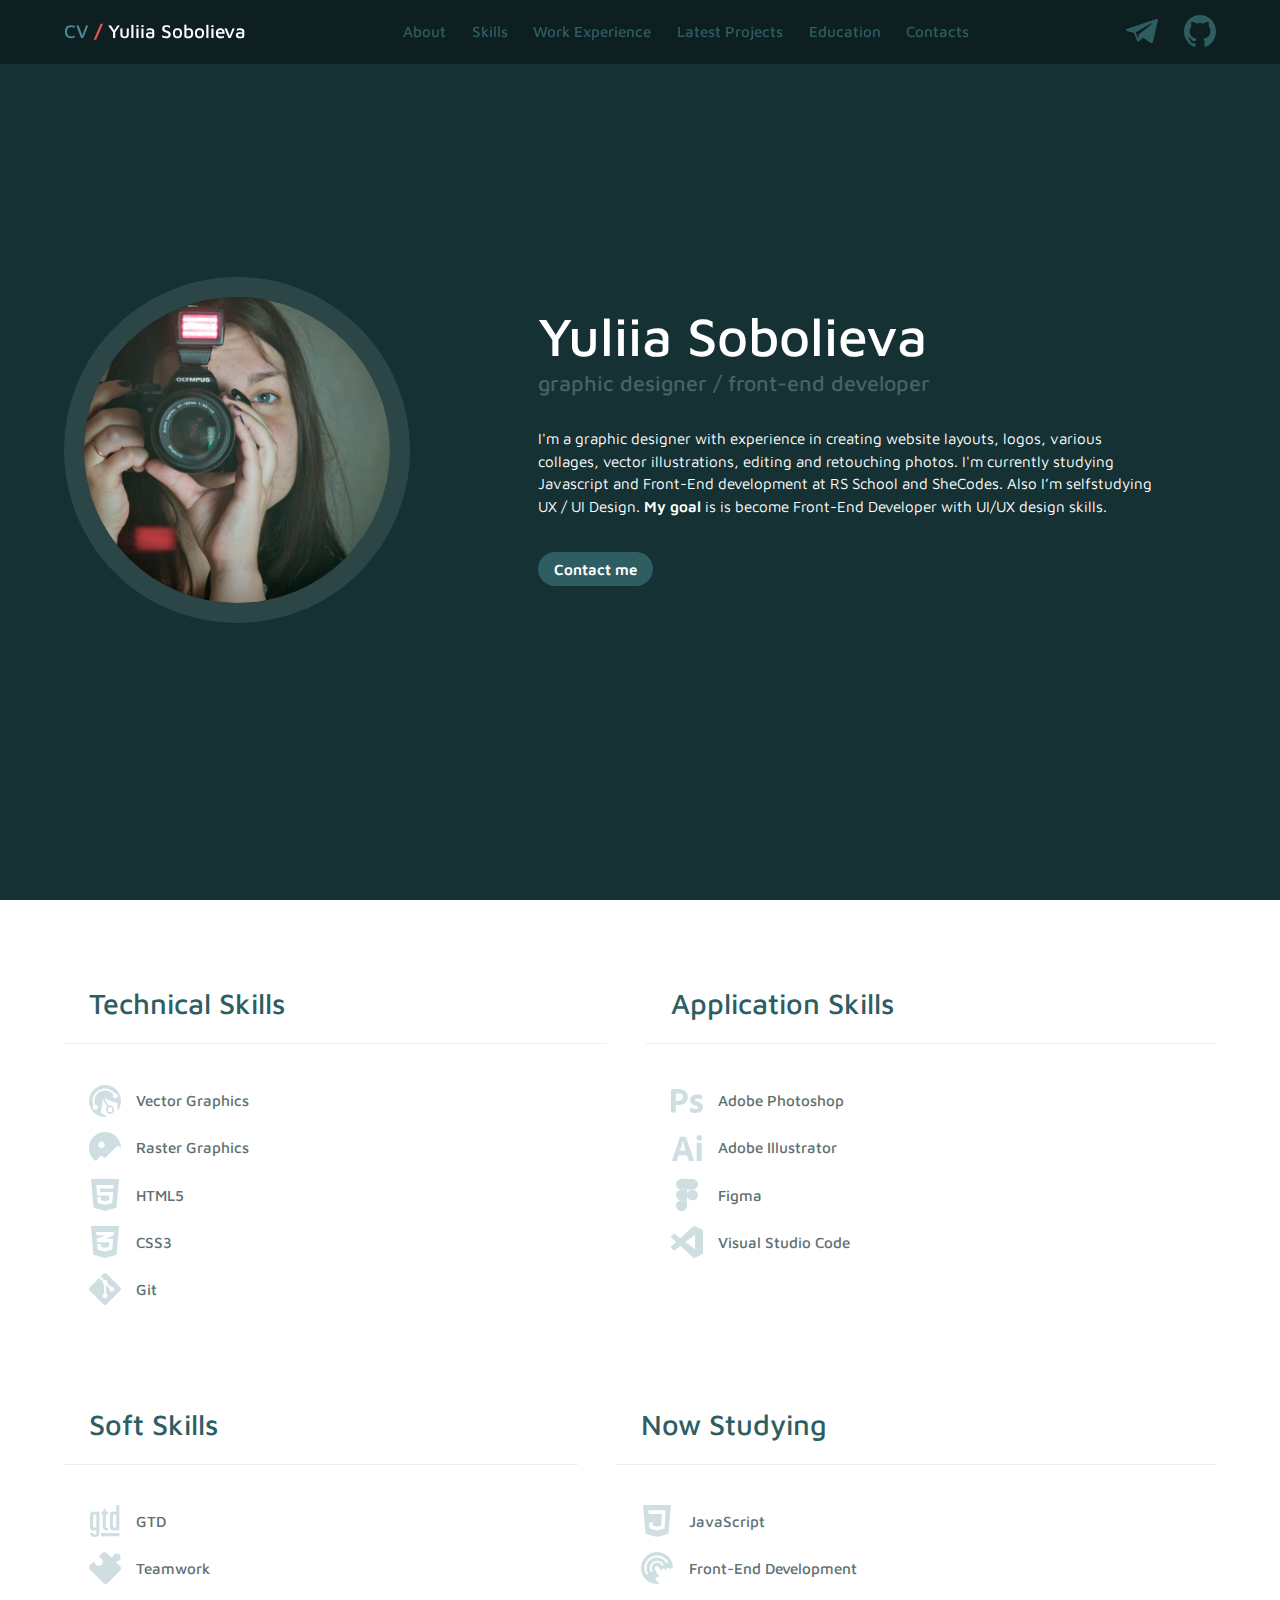
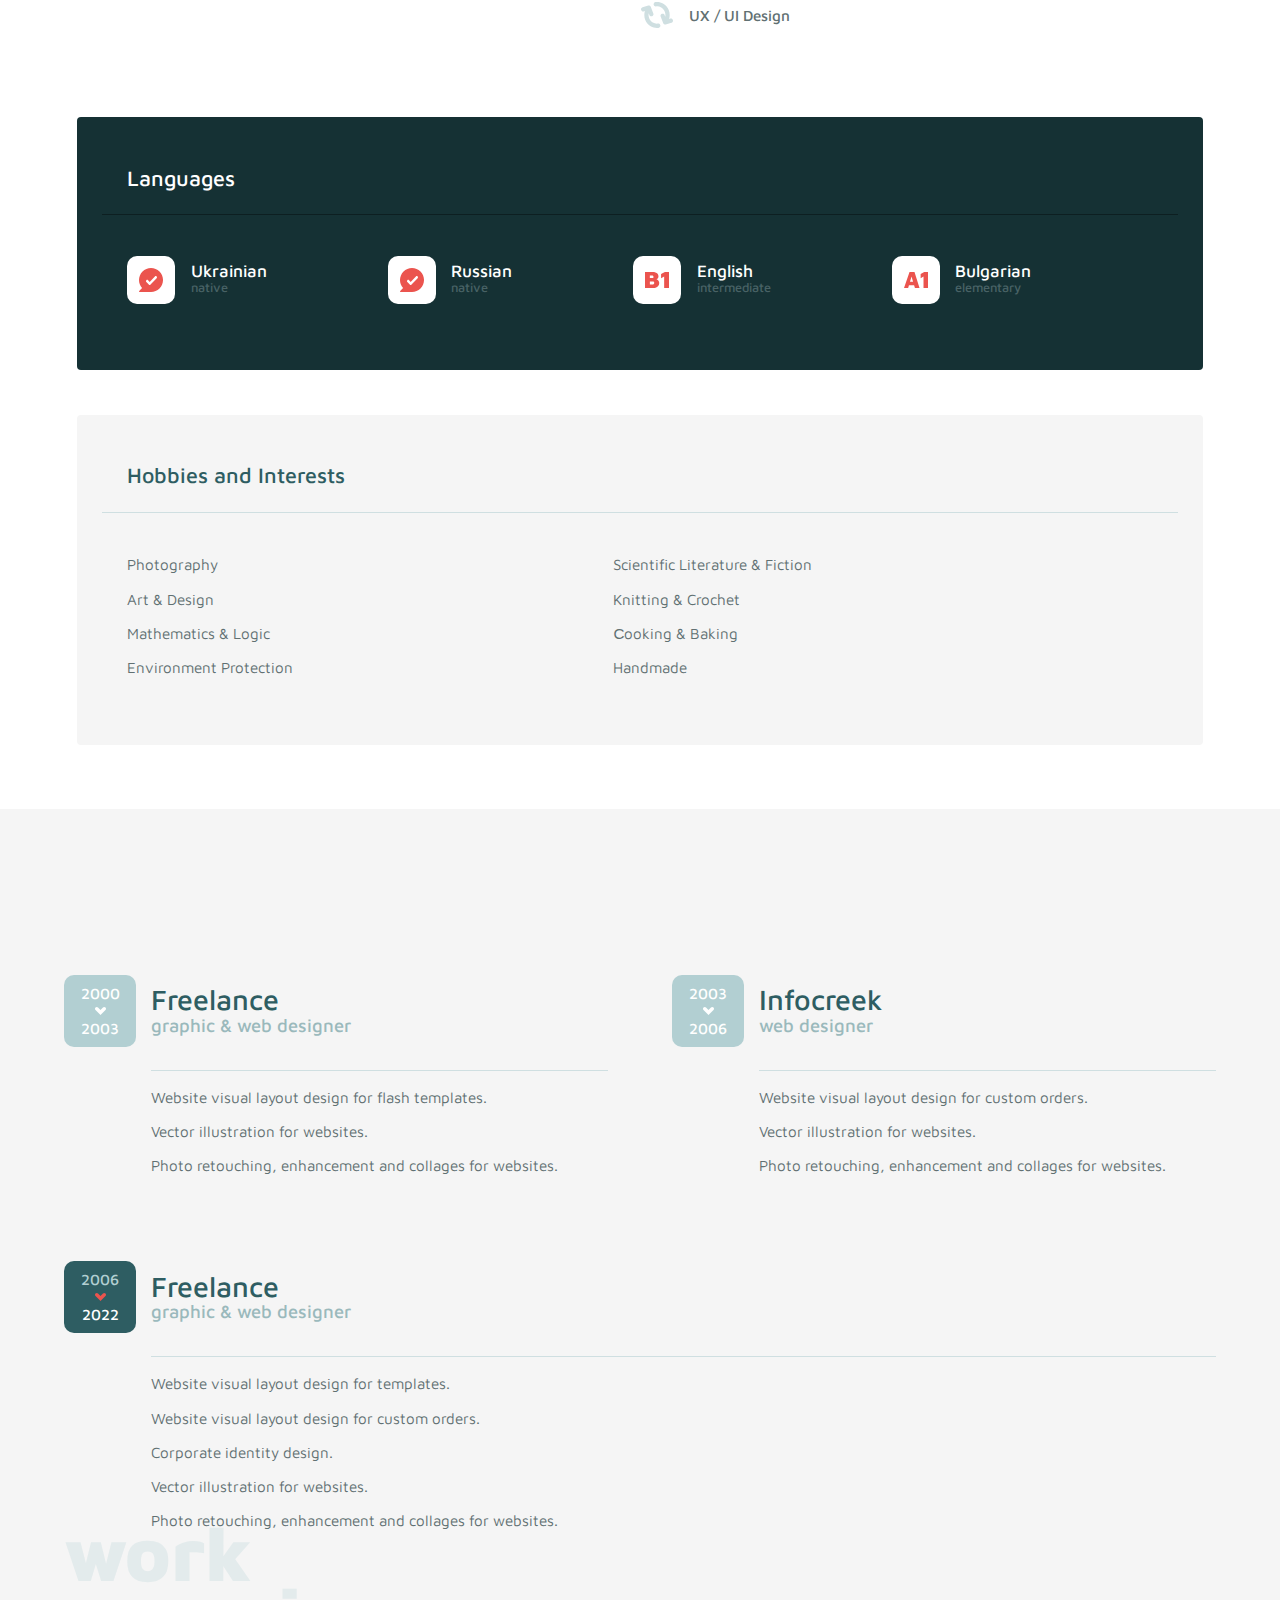
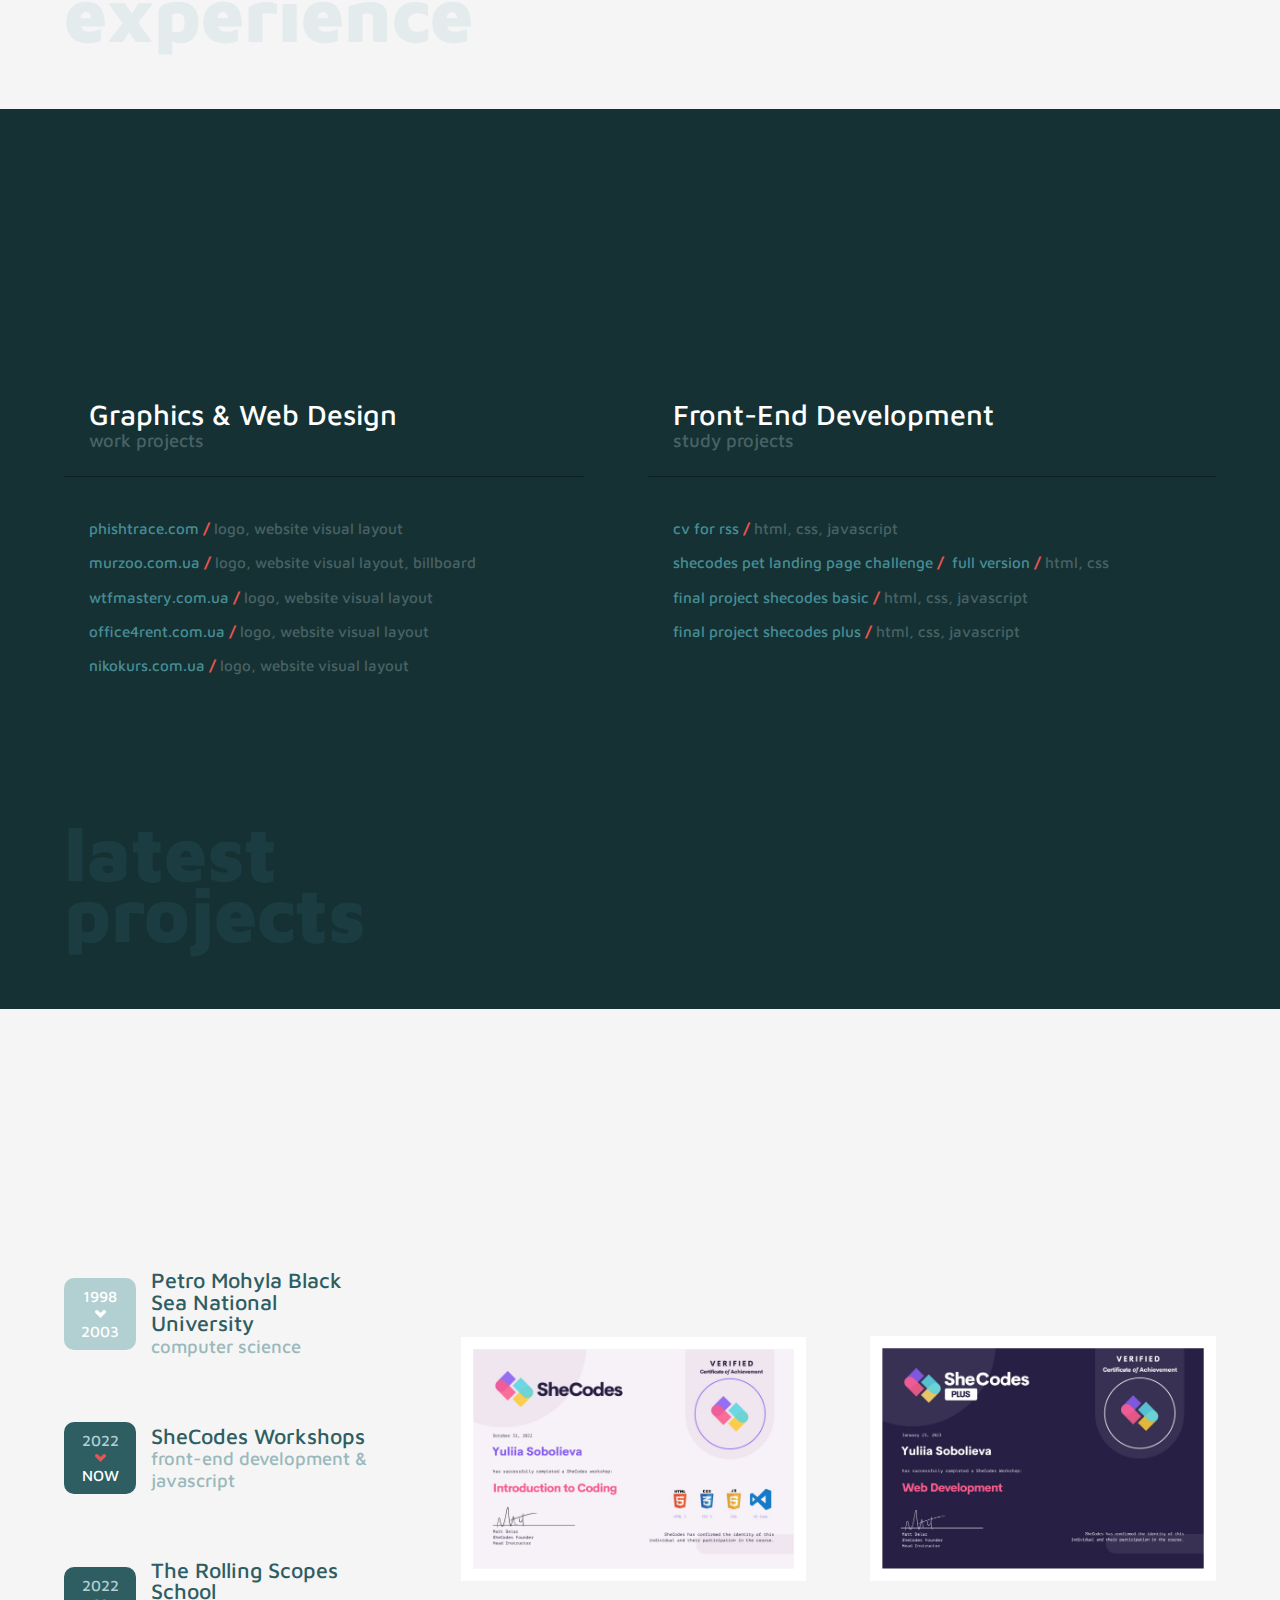
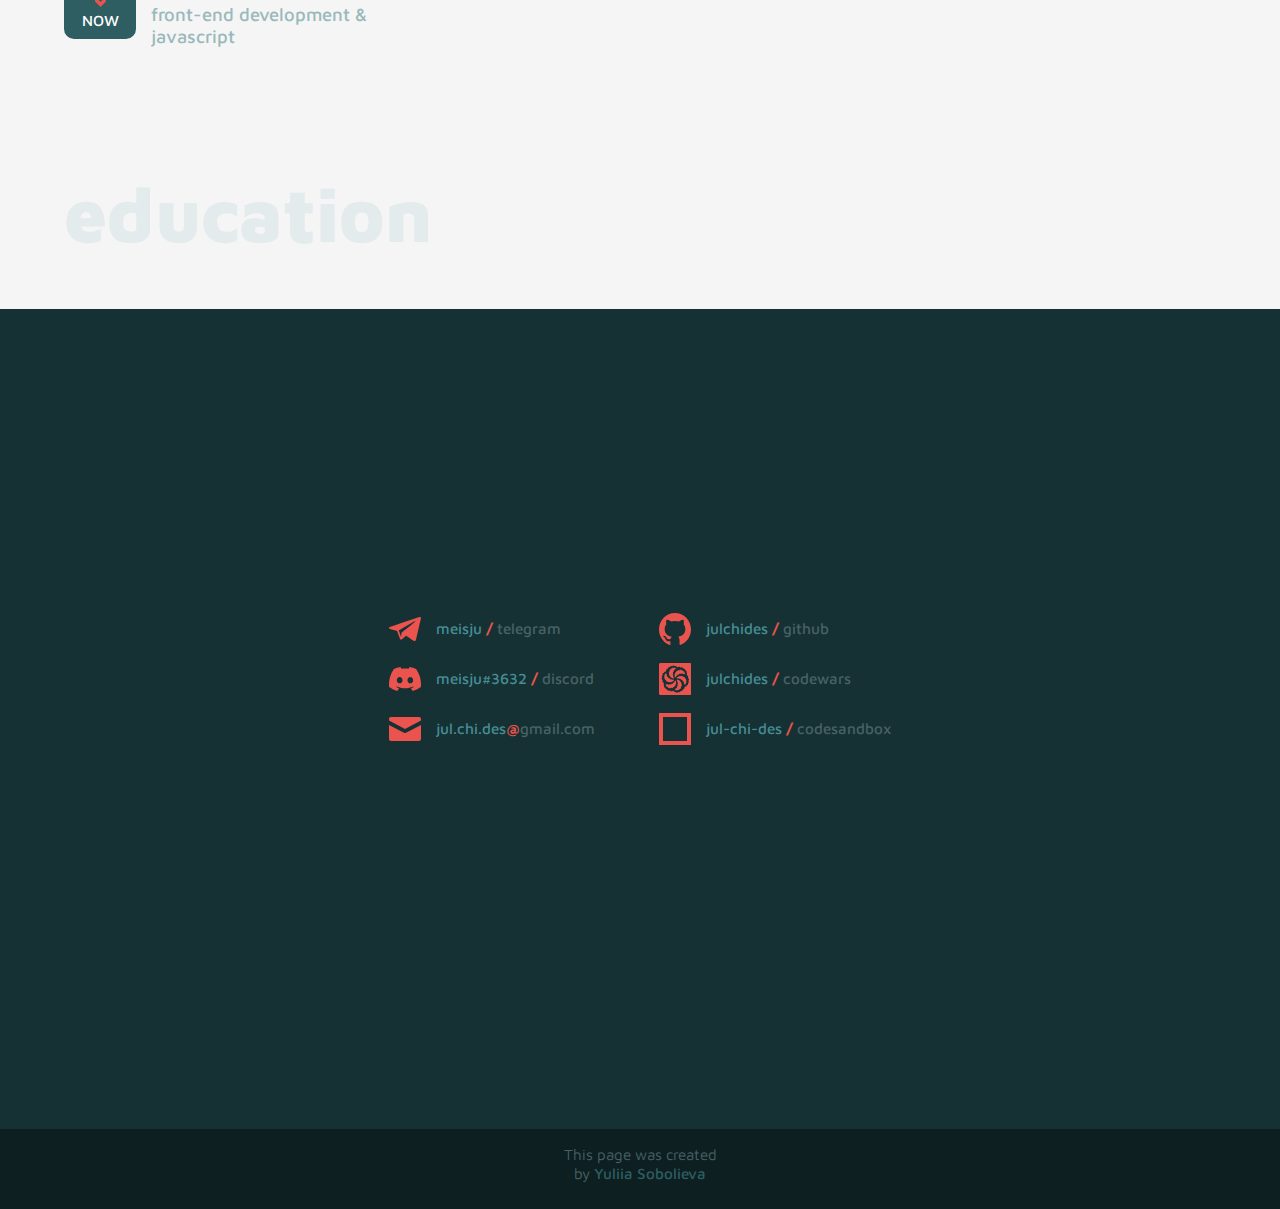
==== commit c634822b: "feat: hide rsschool links" ====
--- a/index.html
+++ b/index.html
@@ -1020,7 +1020,7 @@
         </section>
       </main>
       <footer class="footer">
-        <a href="https://rs.school/js/" target="_blank">
+        <!-- <a href="https://rs.school/js/" target="_blank">
           <svg
             width="85"
             height="40"
@@ -1054,7 +1054,7 @@
               d="M4.04396 34.9359L0 35.1976C0.12301 36.5829 0.630427 37.7219 1.53763 38.6455C2.44483 39.5536 4.05933 40 6.39653 40C7.71889 40 8.82598 39.7999 9.70242 39.4151C10.5327 39.0611 11.2401 38.4762 11.7475 37.7219C11.8371 37.5859 11.9191 37.4455 11.9932 37.3014C12.6479 38.2588 13.4077 38.9417 14.2846 39.3381C15.2225 39.7691 16.4526 39.9846 17.9441 39.9846C19.1742 39.9846 20.189 39.7999 20.9886 39.4459C21.7728 39.0919 22.4647 38.5531 22.9875 37.8605C23.5564 37.0755 23.9716 36.1827 24.1715 35.2438L20.4504 34.1201C20.2659 34.9821 19.9584 35.644 19.5432 36.1211C19.1281 36.5675 18.513 36.7984 17.6981 36.7984C16.8524 36.7984 16.2066 36.5213 15.7453 35.9518C15.284 35.3823 15.0534 34.3356 15.0534 32.8118C15.0534 31.5804 15.2533 30.6722 15.6377 30.1027C16.1451 29.3177 16.8831 28.9329 17.8518 28.9329C18.2516 28.9329 18.6514 29.0099 19.0051 29.1946C19.3587 29.3793 19.6509 29.6256 19.8815 29.9488C20.066 30.2259 20.2044 30.5491 20.2967 30.8723L24.0485 30.0412C23.5564 28.5943 22.8184 27.5168 21.8343 26.8088C20.8348 26.1161 19.4817 25.7621 17.7442 25.7621C15.53 25.7621 13.8233 26.3778 12.6085 27.5938C12.2804 27.9222 11.9972 28.29 11.7585 28.6967C11.4844 27.8579 11.0263 27.2116 10.379 26.7472C9.4564 26.0853 8.11867 25.7621 6.36577 25.7621C4.93578 25.7621 3.79794 25.9468 2.983 26.3008C2.22956 26.5933 1.59913 27.1166 1.13784 27.7785C0.738061 28.3634 0.522793 29.0714 0.522793 29.7795C0.492041 30.8108 0.937952 31.7805 1.72214 32.4424C2.50633 33.1504 3.84407 33.7045 5.70459 34.1201C6.85781 34.3664 7.5805 34.6435 7.88802 34.9205C8.18017 35.1514 8.34931 35.5054 8.34931 35.8748C8.34931 36.2597 8.1648 36.6137 7.85727 36.86C7.53437 37.1524 7.05771 37.2909 6.45803 37.2909C5.64309 37.2909 5.01266 36.9985 4.58213 36.4444C4.30535 36.0903 4.13622 35.5978 4.04396 34.9359ZM11.2129 29.9178L8.01103 30.1027C7.9034 29.487 7.68813 29.0406 7.33448 28.7482C6.9962 28.4557 6.51954 28.3172 5.91986 28.3326C5.42782 28.3326 5.05879 28.4403 4.81277 28.6558C4.56675 28.8405 4.42836 29.1176 4.44374 29.4254C4.44374 29.6563 4.56675 29.8718 4.75127 30.0104C4.95116 30.1951 5.42782 30.3644 6.18126 30.5183C8.04179 30.9185 9.36415 31.3187 10.1791 31.7343C10.4099 31.852 10.6222 31.9771 10.8159 32.1096C10.865 31.3063 10.9971 30.5754 11.2129 29.9178Z"
             />
           </svg>
-        </a>
+        </a> -->
         <p>
           This page was created <br />
           by
@@ -1064,11 +1064,11 @@
             target="_blank"
             >Yuliia Sobolieva</a
           >
-          <br />
+          <!-- <br />
           for
           <a class="link-footer" href="https://rs.school/js/" target="_blank"
             >RSS JS / FE Pre-School 2022Q4</a
-          >
+          > -->
         </p>
       </footer>
     </div>
--- a/style.css
+++ b/style.css
@@ -763,9 +763,9 @@
 /* Footer */
 
 .footer {
-  margin-top: -10rem;
+  margin-top: -5rem;
   padding: 1rem;
-  height: 10rem;
+  height: 5rem;
   text-align: center;
   font-weight: 400;
   line-height: 1.25em;
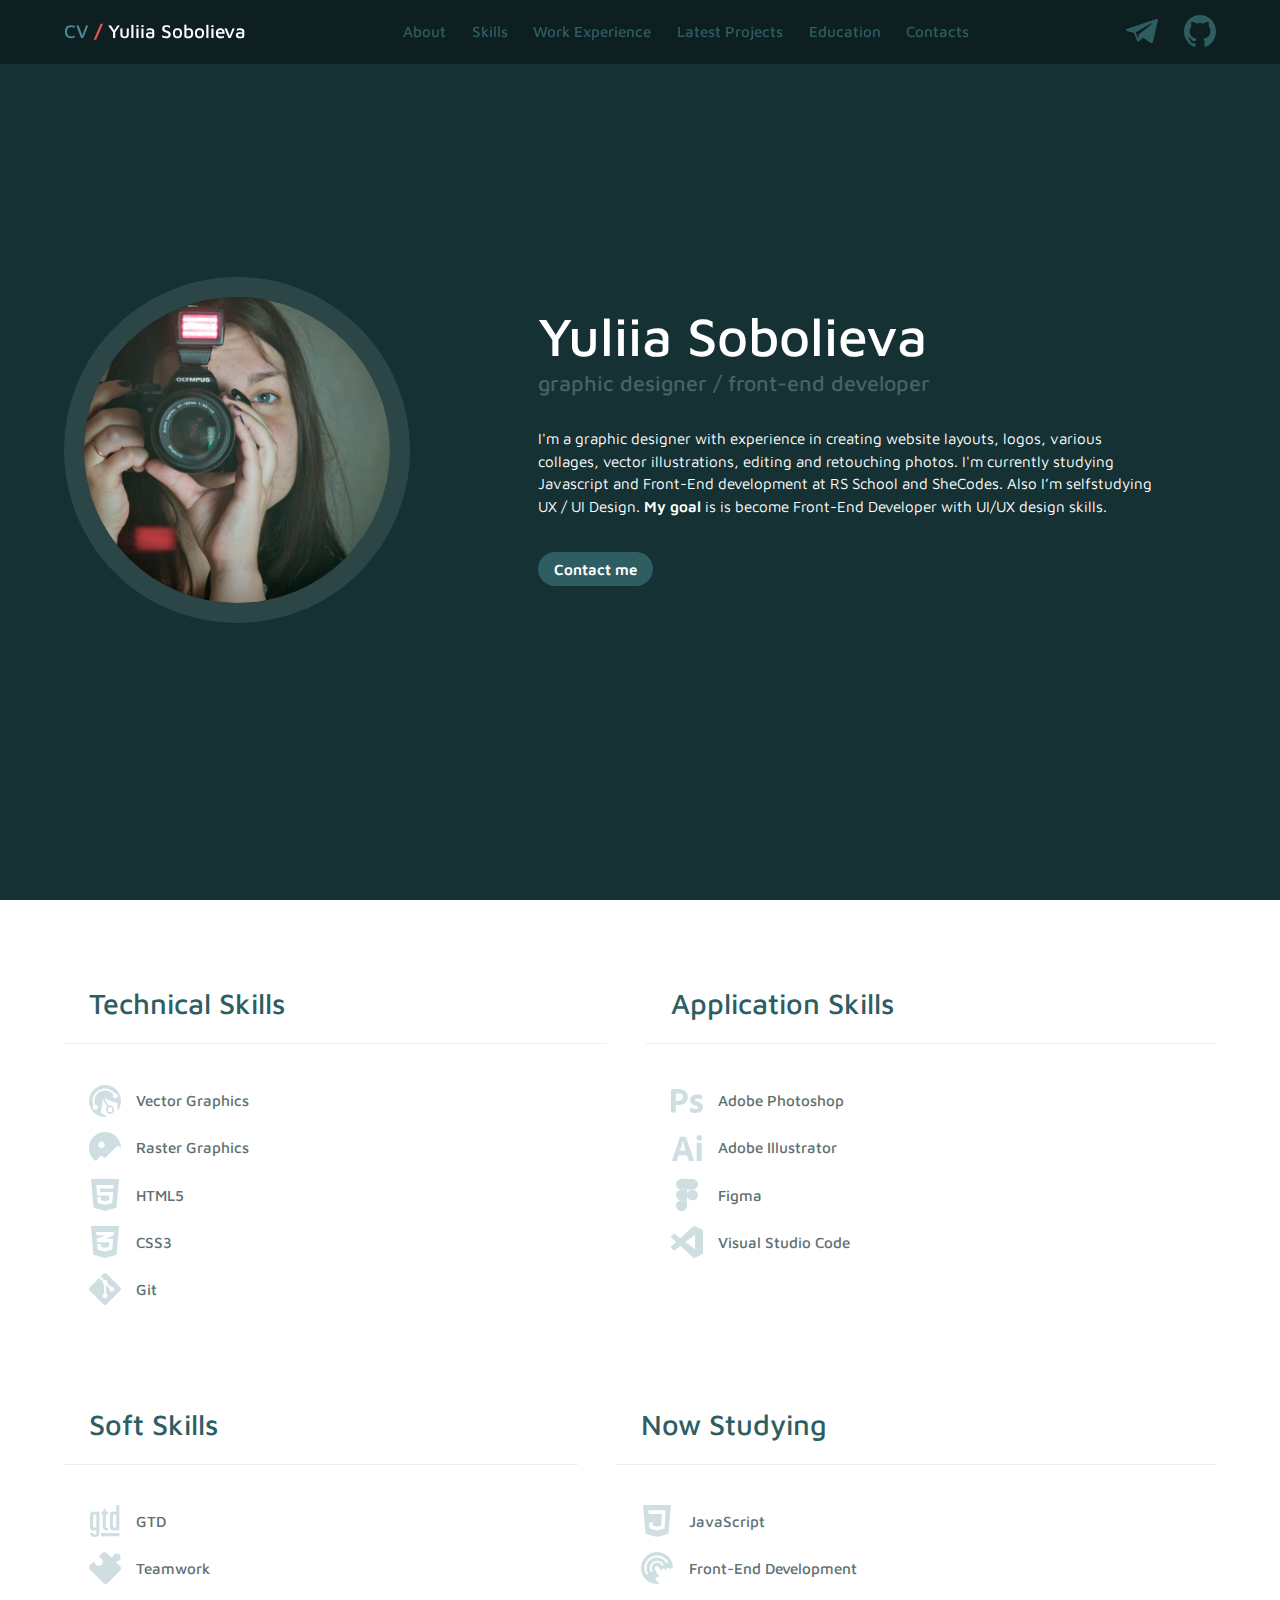
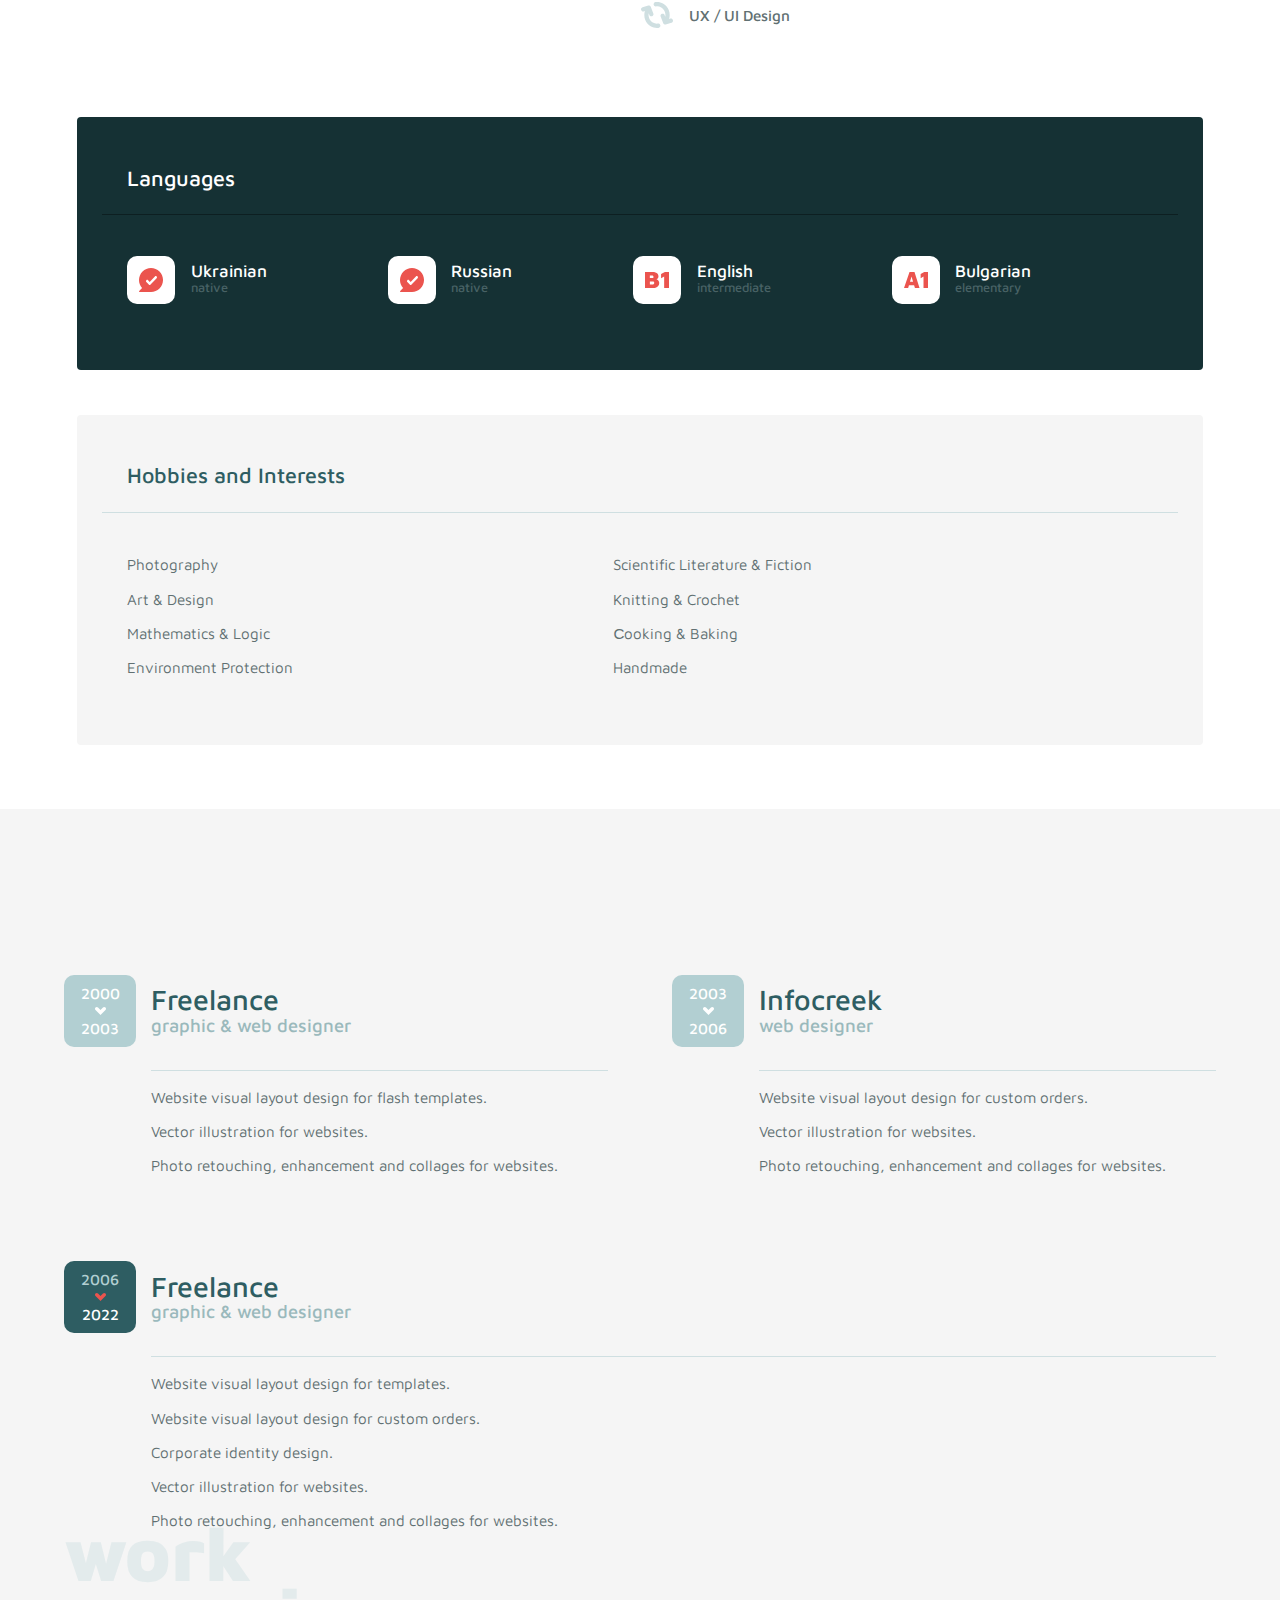
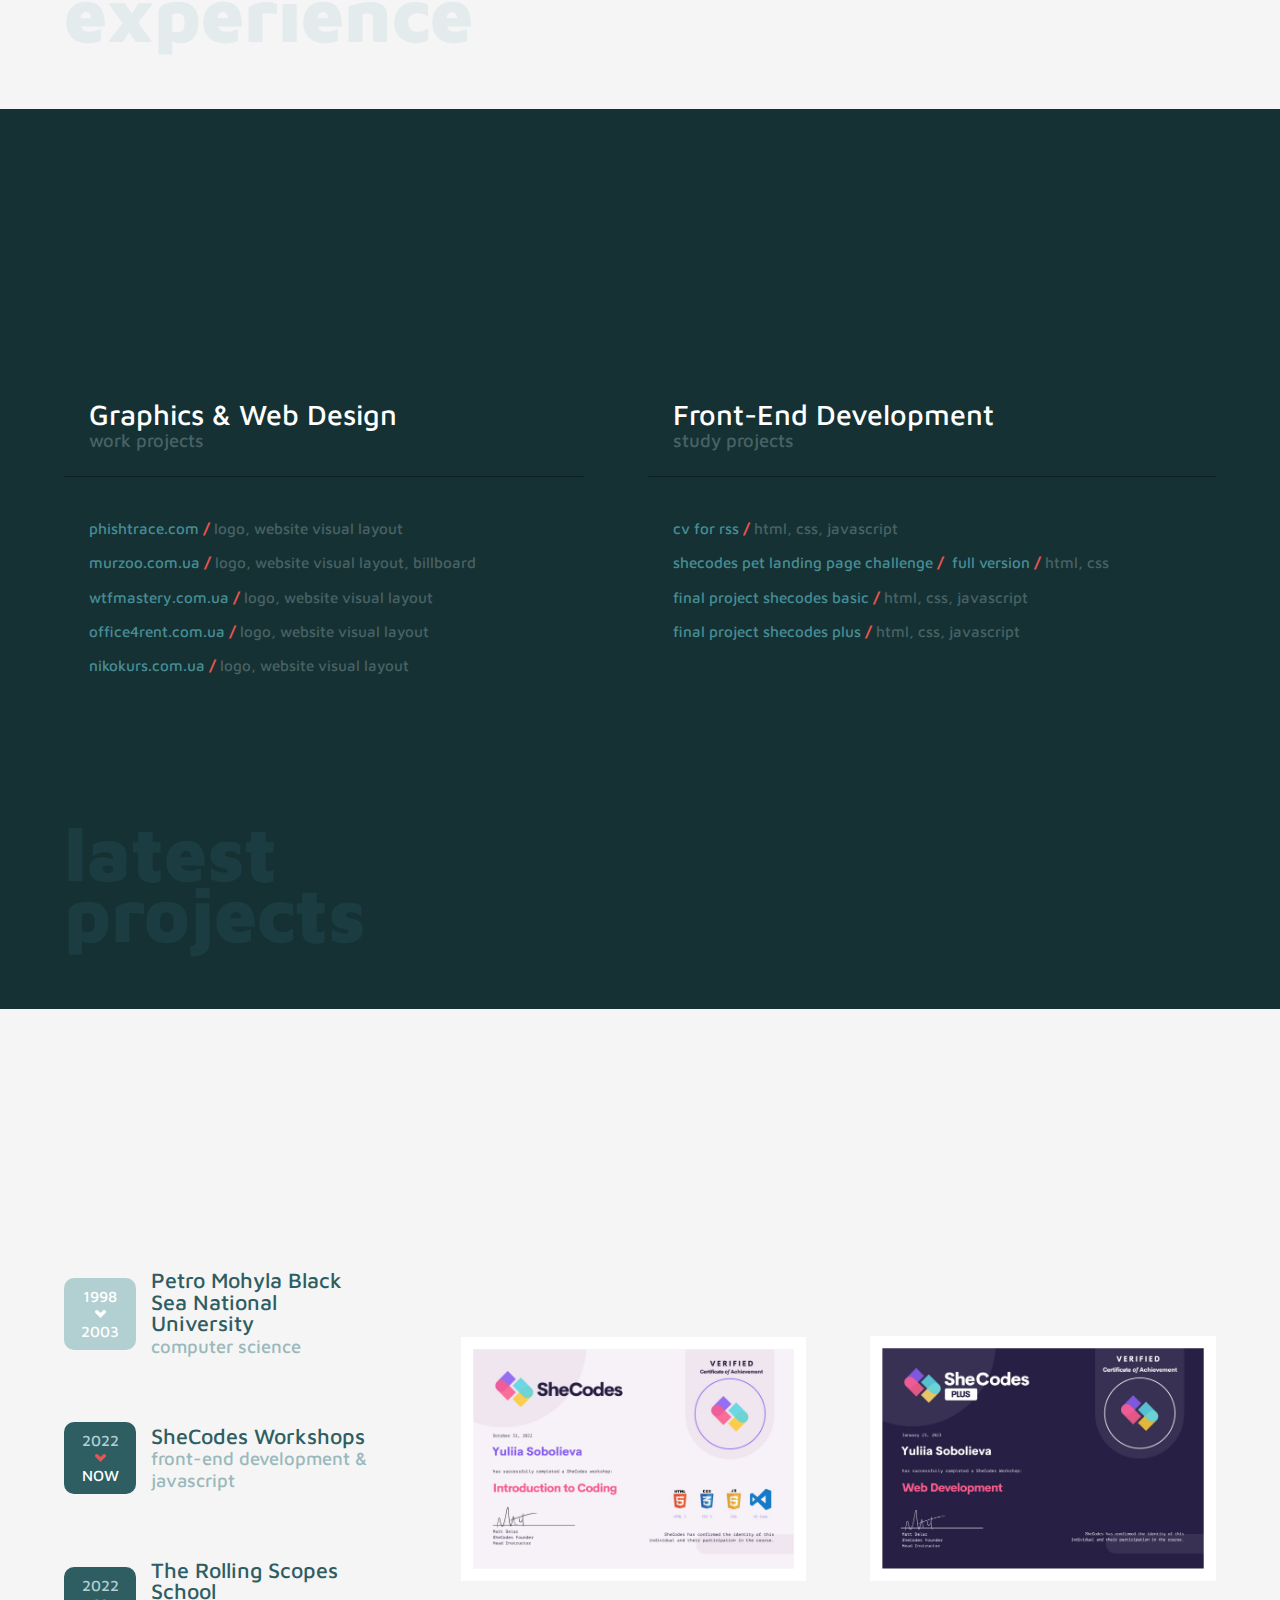
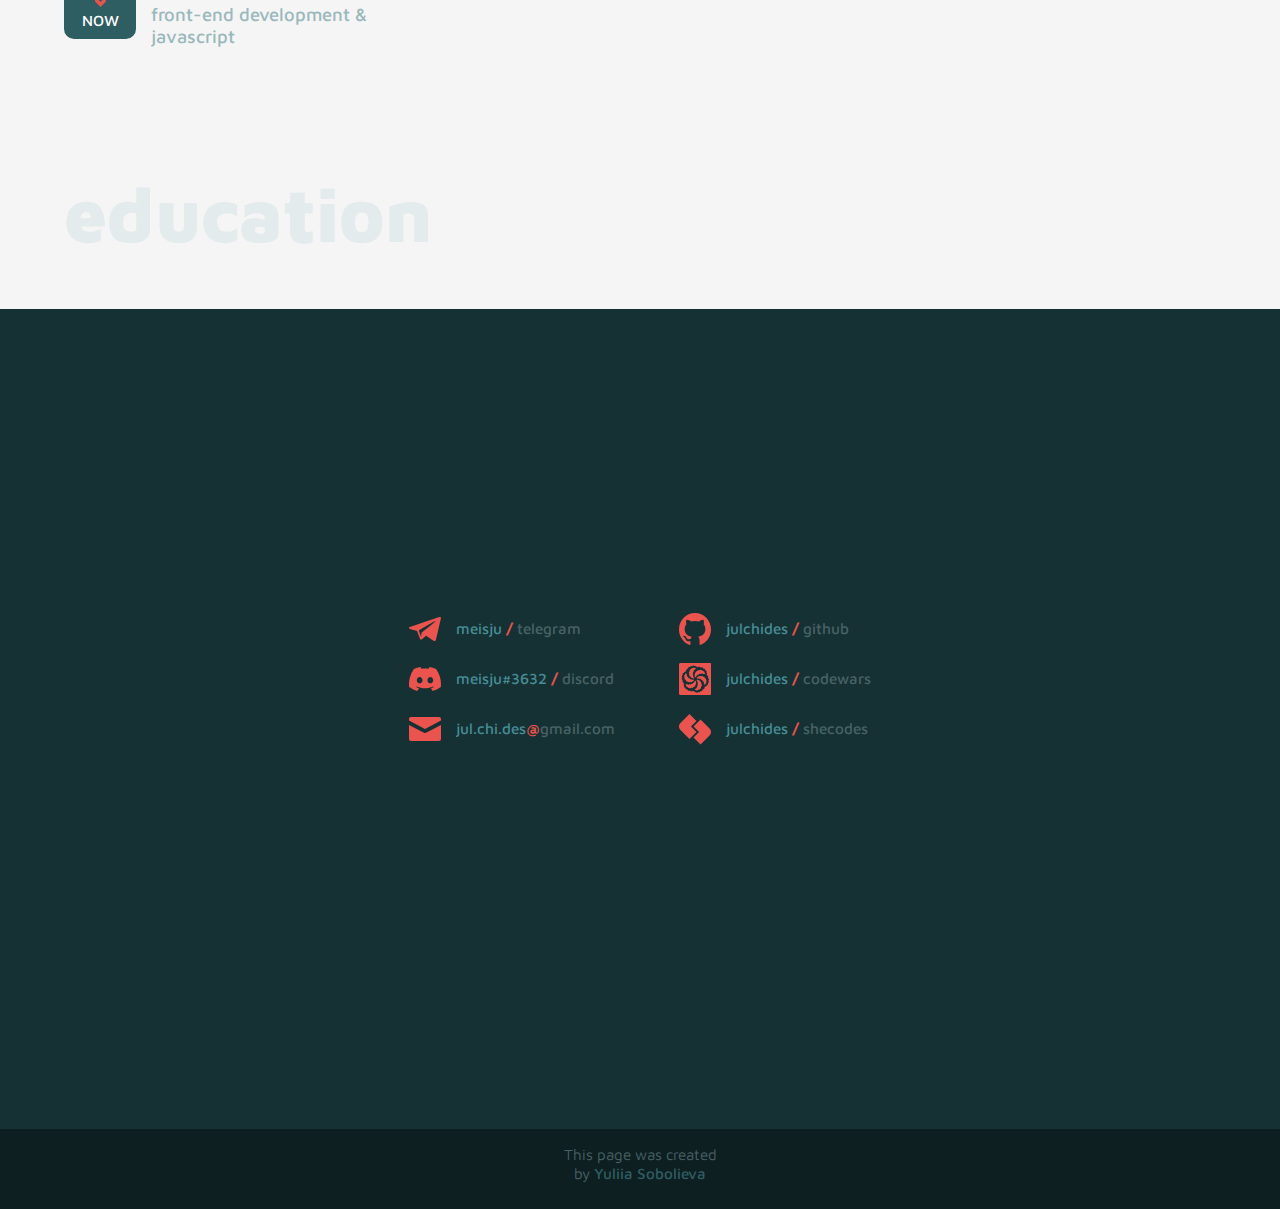
==== commit 7c976cdd: "feat: change codesandbox link to shecodes link" ====
--- a/index.html
+++ b/index.html
@@ -981,7 +981,7 @@
                     </svg>
 
                     <a
-                      href="https://www.codewars.com/users/julchides"
+                      href="https://www.codewars.com/users/rsschool_e993ba5c84364a31"
                       target="_blank"
                       >julchides</a
                     ><span class="dash">&nbsp;/&nbsp;</span>codewars
@@ -993,25 +993,19 @@
                       viewBox="0 0 32 32"
                       xmlns="http://www.w3.org/2000/svg"
                     >
-                      <g clip-path="url(#clip0_5_138)">
-                        <path
-                          fill-rule="evenodd"
-                          clip-rule="evenodd"
-                          d="M28 4H4V28H28V4ZM0 0V32H32V0H0Z"
-                        />
-                      </g>
-                      <defs>
-                        <clipPath id="clip0_5_138">
-                          <rect width="32" height="32" fill="white" />
-                        </clipPath>
-                      </defs>
+                      <path
+                        d="M10.4459 1L1.45301 9.9929C0.27166 11.1743 -0.189326 12.8032 0.0700391 14.3338C0.220291 15.3508 0.686777 16.33 1.46951 17.1127L10.4624 26.1056L17.4782 19.0899L11.9328 13.5446L17.4617 8.01574L10.4459 1Z"
+                      />
+                      <path
+                        d="M21.5541 6.50525L30.547 15.4982C31.7283 16.6795 32.1893 18.3084 31.93 19.8391C31.7797 20.856 31.3132 21.8352 30.5305 22.6179L21.5376 31.6109L14.5218 24.5951L20.0672 19.0498L14.5383 13.521L21.5541 6.50525Z"
+                      />
                     </svg>
 
                     <a
-                      href="https://codesandbox.io/u/jul-chi-des"
+                      href="https://www.shecodes.io/graduates/60507-yuliia-sobolieva"
                       target="_blank"
-                      >jul-chi-des</a
-                    ><span class="dash">&nbsp;/&nbsp;</span>codesandbox
+                      >julchides</a
+                    ><span class="dash">&nbsp;/&nbsp;</span>shecodes
                   </li>
                 </ul>
               </li>
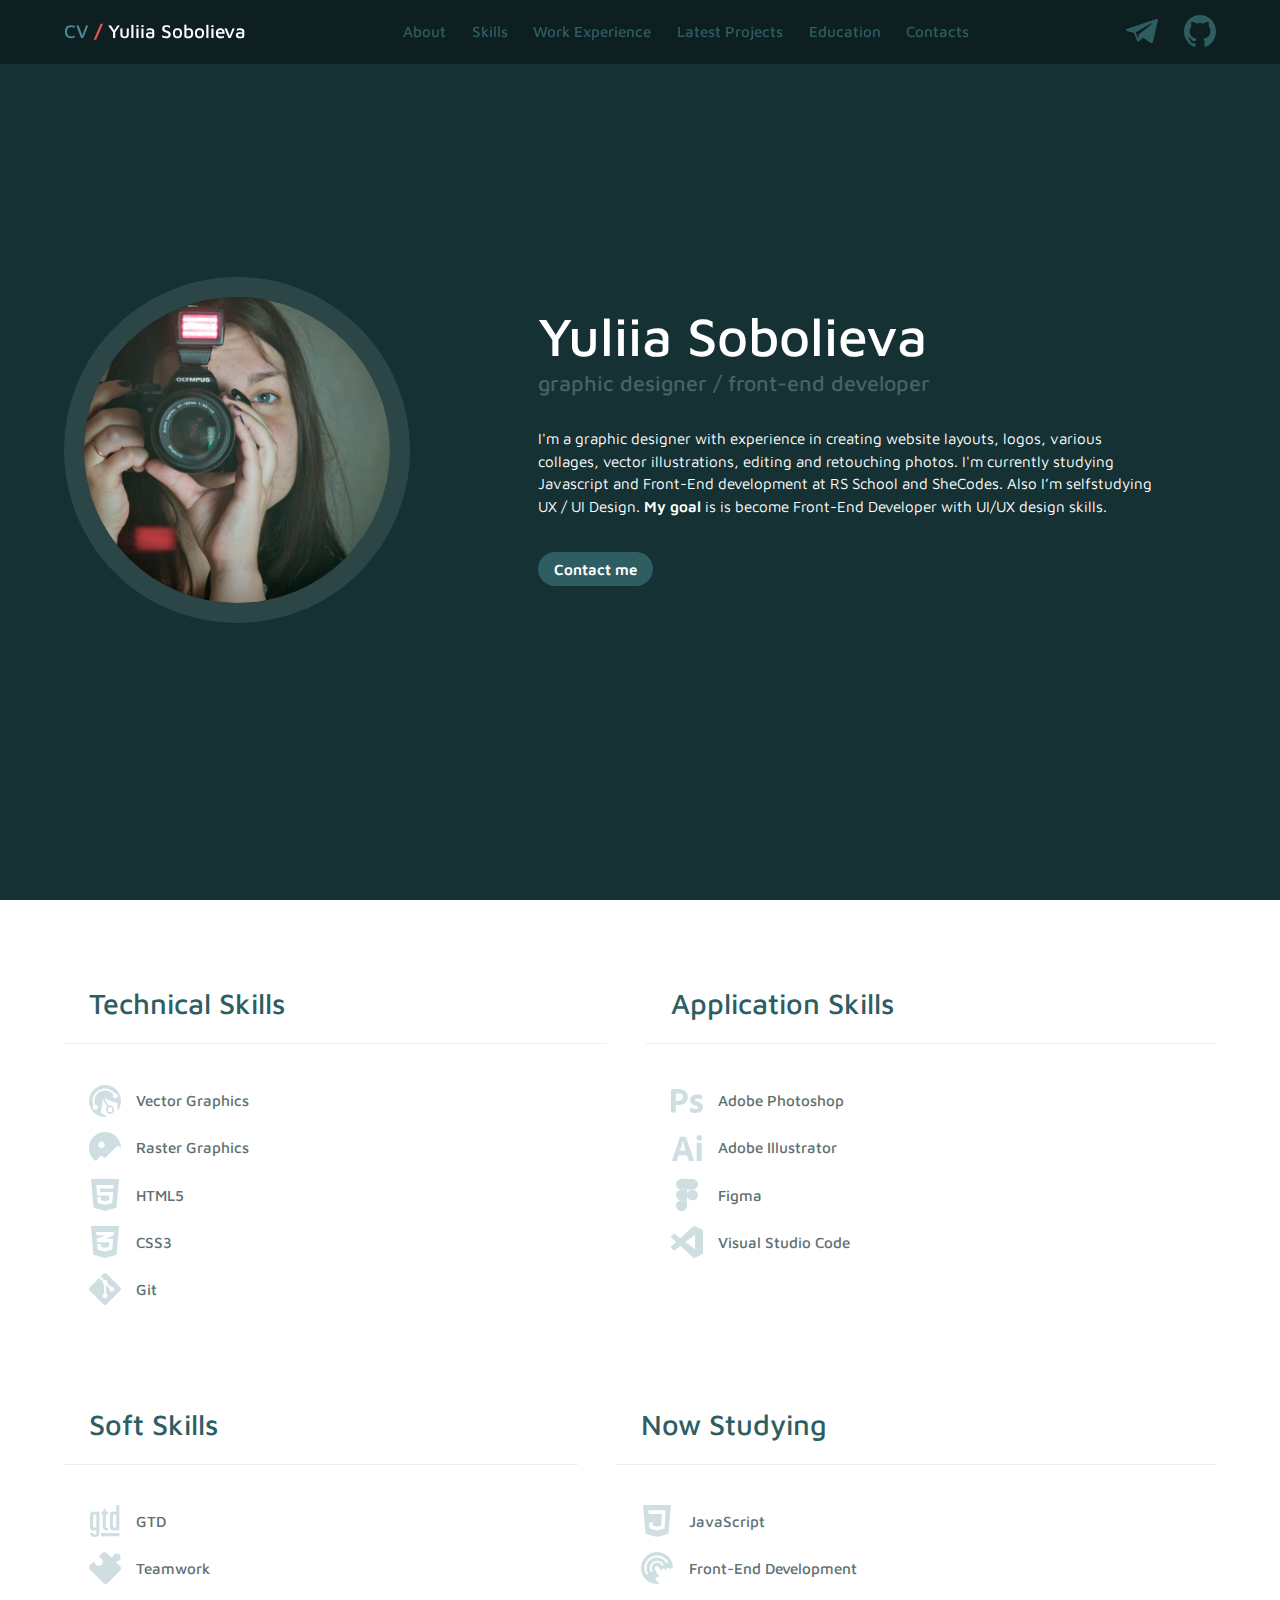
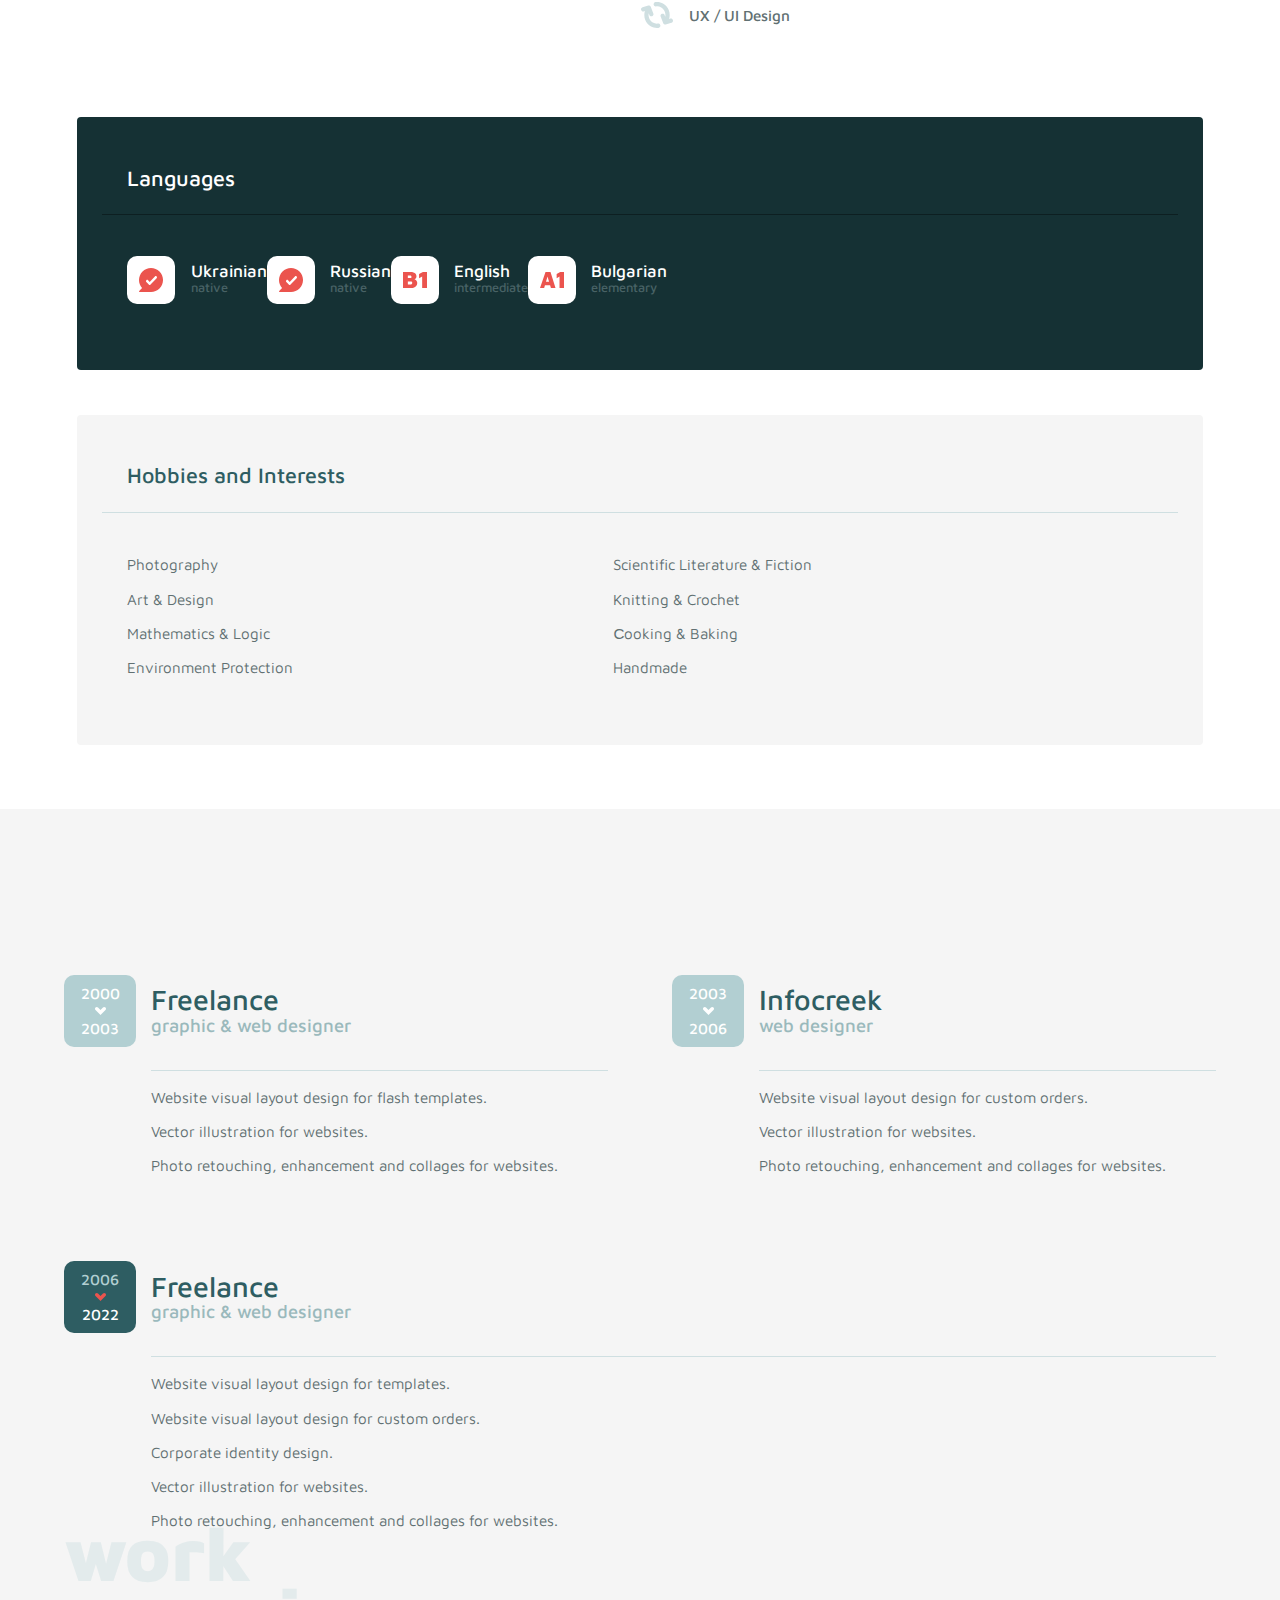
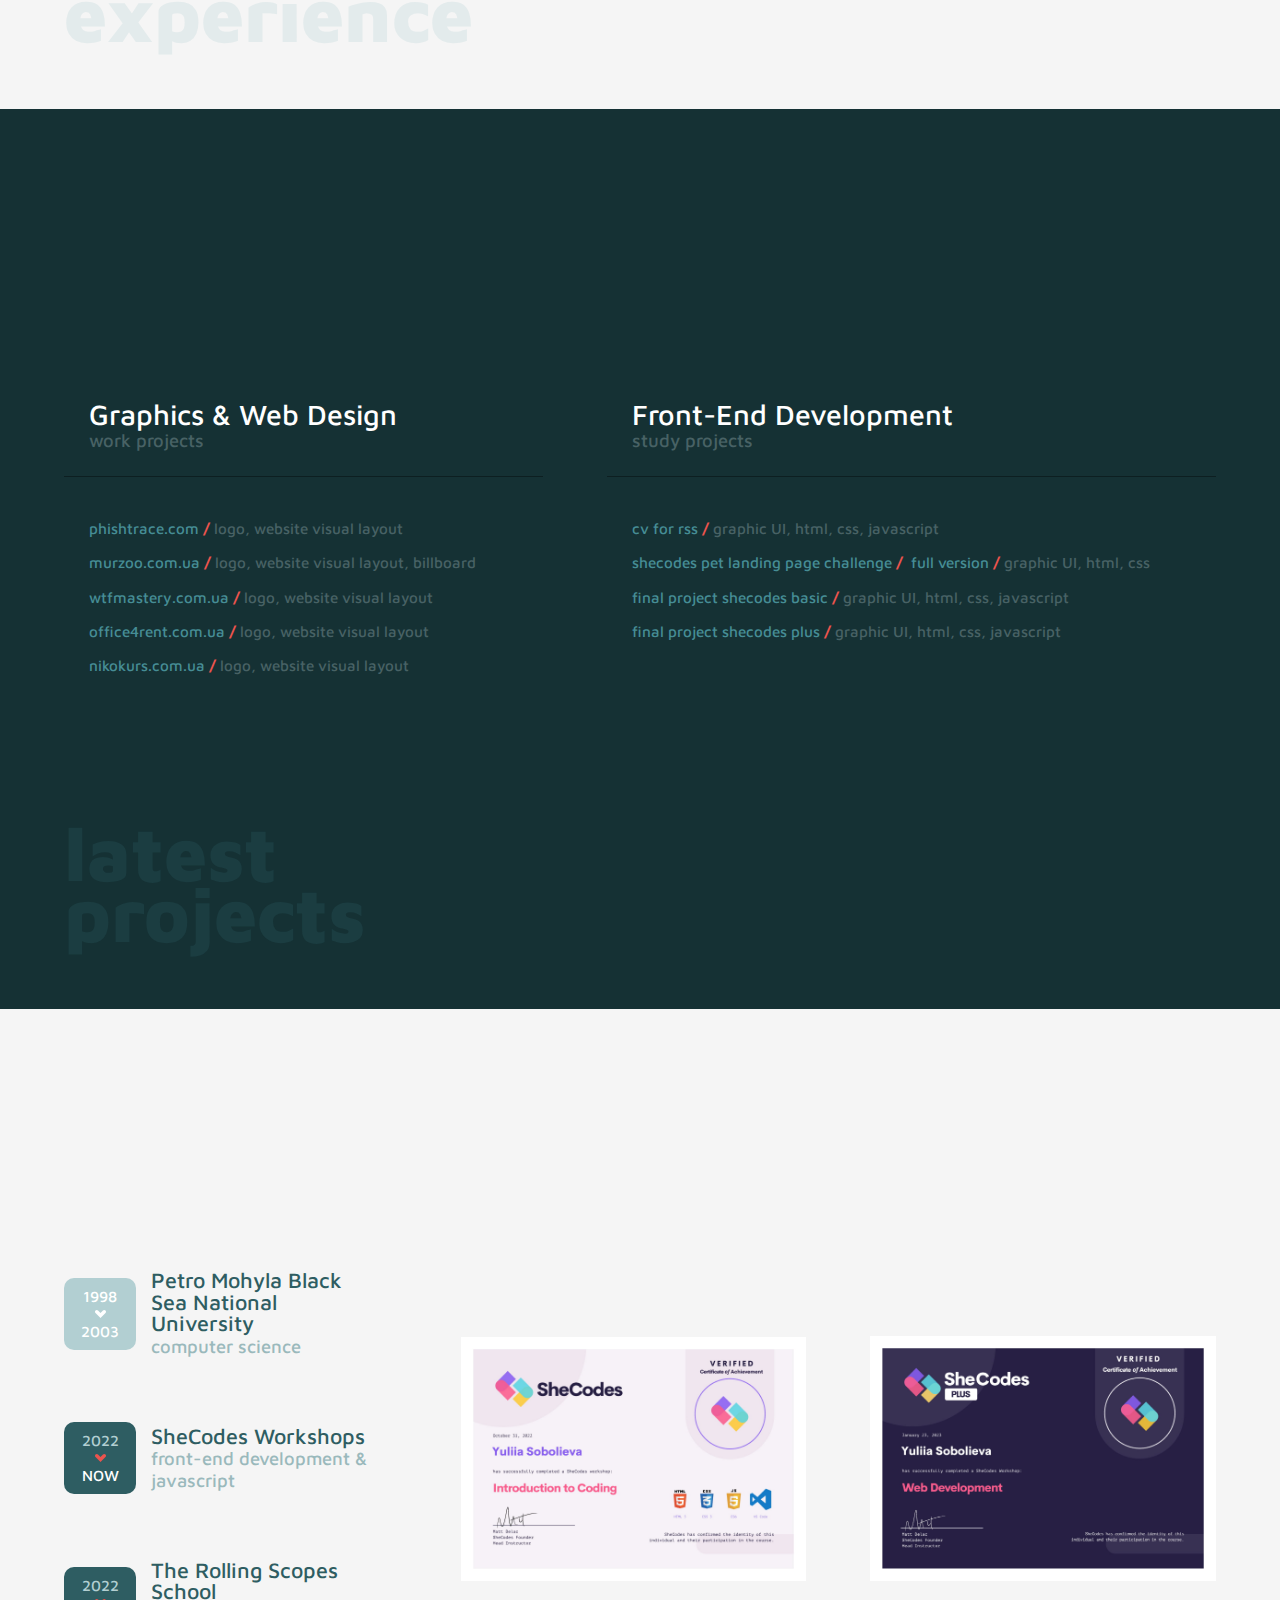
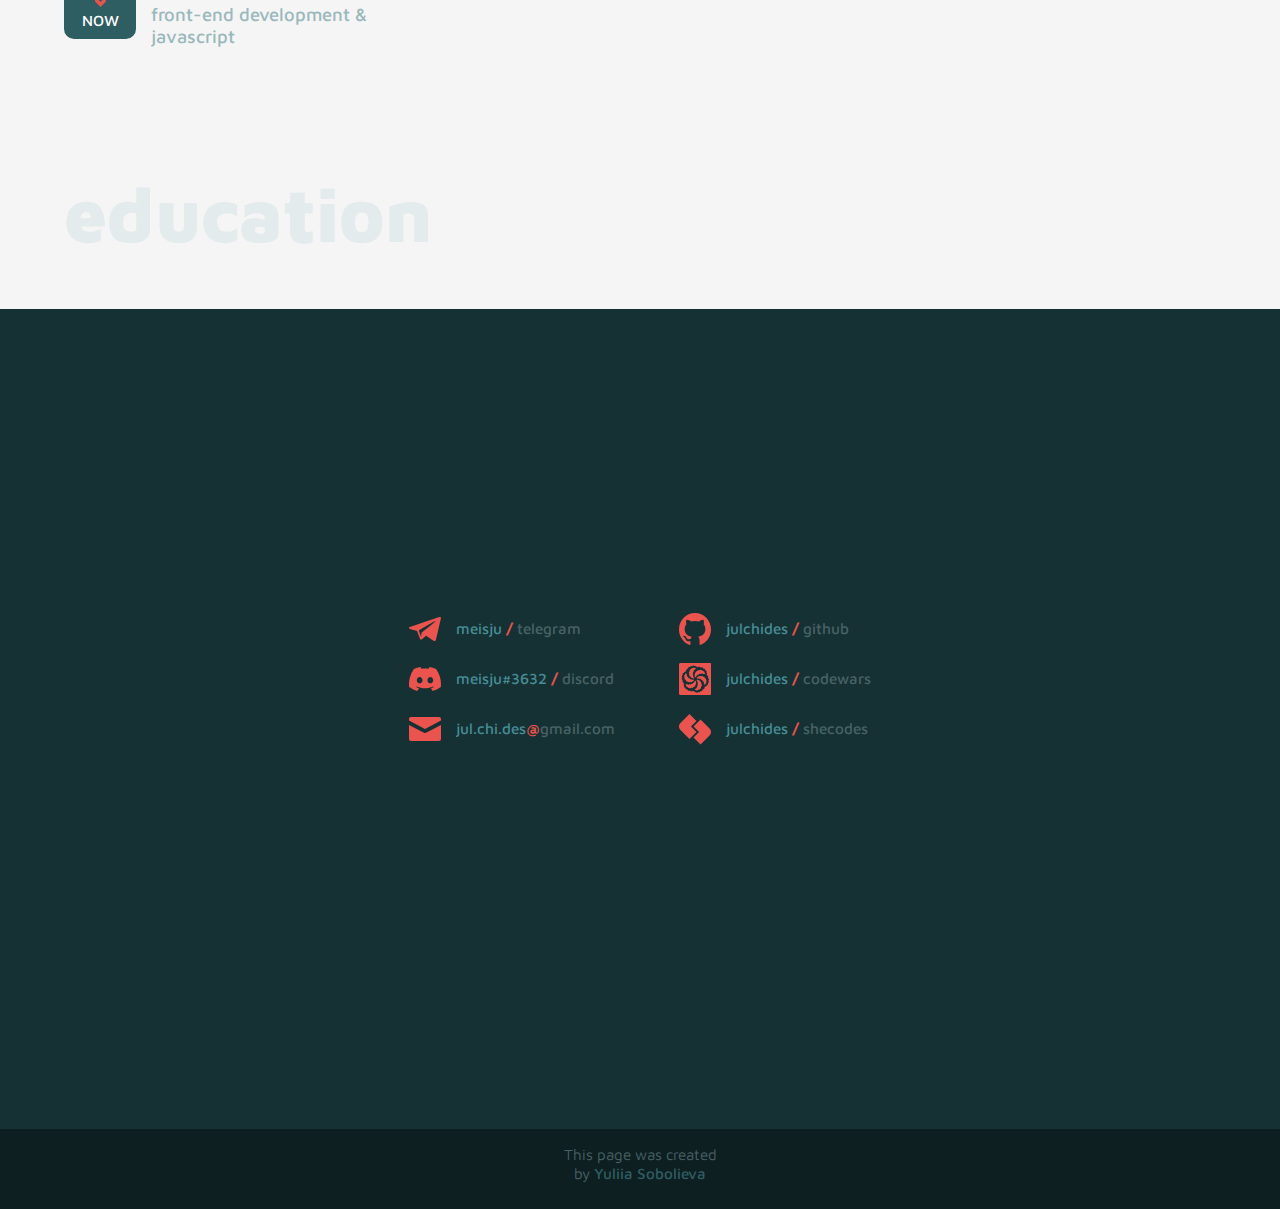
==== commit 8e1ff2e5: "fix: cv text" ====
--- a/index.html
+++ b/index.html
@@ -708,8 +708,8 @@
                       href="https://julchides.github.io/rsschool-cv/"
                       target="_blank"
                       >cv for rss</a
-                    ><span class="dash">&nbsp;/&nbsp;</span>html, css,
-                    javascript
+                    ><span class="dash">&nbsp;/&nbsp;</span>graphic UI, html,
+                    css, javascript
                   </li>
                   <li>
                     <a
@@ -721,23 +721,24 @@
                       href="https://julchides.github.io/shecodes-pet-landing/"
                       target="_blank"
                       >full version</a
-                    ><span class="dash">&nbsp;/&nbsp;</span>html, css
+                    ><span class="dash">&nbsp;/&nbsp;</span>graphic UI, html,
+                    css
                   </li>
                   <li>
                     <a
                       href="https://www.shecodes.io/workshops/shecodes-basics-c358a359-7059-4a9a-a004-9114a5f889cf/projects/1245692"
                       target="_blank"
                       >final project shecodes basic</a
-                    ><span class="dash">&nbsp;/&nbsp;</span>html, css,
-                    javascript
+                    ><span class="dash">&nbsp;/&nbsp;</span>graphic UI, html,
+                    css, javascript
                   </li>
                   <li>
                     <a
                       href="https://www.shecodes.io/workshops/shecodes-plus-6f8bc25d-1880-4044-8ebf-7cb0947849c5/projects/1411174"
                       target="_blank"
                       >final project shecodes plus</a
-                    ><span class="dash">&nbsp;/&nbsp;</span>html, css,
-                    javascript
+                    ><span class="dash">&nbsp;/&nbsp;</span>graphic UI, html,
+                    css, javascript
                   </li>
                 </ul>
               </li>
--- a/style.css
+++ b/style.css
@@ -297,10 +297,17 @@
   }
 }
 
-/* About */
-
-.about {
+/* About & Hero */
+
+.about,
+.hero {
   background: var(--back-medium-dark);
+}
+
+.hero .container {
+  max-width: 70%;
+  padding: 5vw 0 0 0;
+  margin: 0;
 }
 
 .photo {
@@ -315,13 +322,15 @@
   border-color: var(--back-dark);
 }
 
-.about-text {
+.about-text,
+.hero-text {
   padding: 5vw;
   font-weight: 400;
   color: var(--text-light);
 }
 
-.about-title {
+.about-title,
+.hero-title {
   margin-bottom: 0.5rem;
   font-size: var(--h1);
   line-height: 1em;
@@ -329,13 +338,19 @@
   color: var(--heading-light);
 }
 
-.about-subtitle {
+.about-subtitle,
+.hero-subtitle {
   font-size: var(--h1-subtitle);
   font-weight: 500;
   color: var(--text-sec-dark);
 }
 
-.about-text p {
+h4.hero-subtitle {
+  text-transform: none;
+}
+
+.about-text p,
+.hero-text p {
   line-height: 1.5em;
   margin: 2em 0;
 }
@@ -796,6 +811,69 @@
   transform: scale(1.2);
 }
 
+/* Print works page */
+
+.print-works {
+  background: var(--back-light);
+}
+
+.print-works .container {
+  flex-wrap: wrap;
+  gap: 5vh;
+}
+
+.print-works-list,
+.works-list {
+  display: flex;
+  justify-content: flex-start;
+  flex-wrap: wrap;
+  gap: 3vw;
+}
+
+.print-works-list {
+  width: 100%;
+}
+
+.print-works-item {
+  flex-grow: 1;
+}
+
+.print-works-item h3,
+.works-list {
+  padding: var(--padding-lists);
+}
+
+.work-list li {
+  display: flex;
+  flex-direction: column;
+}
+
+.works-list img {
+  display: block;
+  margin: 0 auto;
+  border: 1px solid var(--line-medium);
+  height: 300px;
+  margin-bottom: 1rem;
+  transition: all 800ms ease-in-out;
+  cursor: pointer;
+}
+
+.works-list img:hover {
+  transform: scale(0.9);
+}
+
+.works-list a {
+  display: block;
+  text-align: center;
+  line-height: 1.5em;
+  cursor: pointer;
+}
+
+.small-text {
+  font-size: smaller;
+  font-weight: 400;
+}
+
 /* Responsive */
 @media screen and (max-width: 1380px) {
   .skills-category-list,
@@ -820,7 +898,7 @@
 
   .lang-item {
     width: fit-content;
-    flex-grow: 1;
+    flexg-grow: 1;
   }
 }
 
@@ -835,12 +913,22 @@
     padding: 5vw;
   }
 
+  .hero .container {
+    max-width: 100%;
+    margin: 0 auto;
+    padding: 10rem 5vw 5vw 5vw;
+  }
+
   .code .container {
     gap: 0;
   }
 
   .contacts .container {
     padding-bottom: 3vw;
+  }
+
+  .print-works .container {
+    padding: 5vw;
   }
 
   .section-title {
@@ -859,7 +947,8 @@
     margin: 8vh auto 3vh auto;
   }
 
-  .about-text {
+  .about-text,
+  .hero-text {
     margin-top: -10vh;
     text-align: center;
   }
@@ -901,4 +990,12 @@
   .sert {
     width: 50%;
   }
-}
+
+  .works-list {
+    justify-content: center;
+  }
+
+  .works-list img {
+    height: calc(100px + (300 - 100) * ((100vw - 380px) / (768 - 380)));
+  }
+}
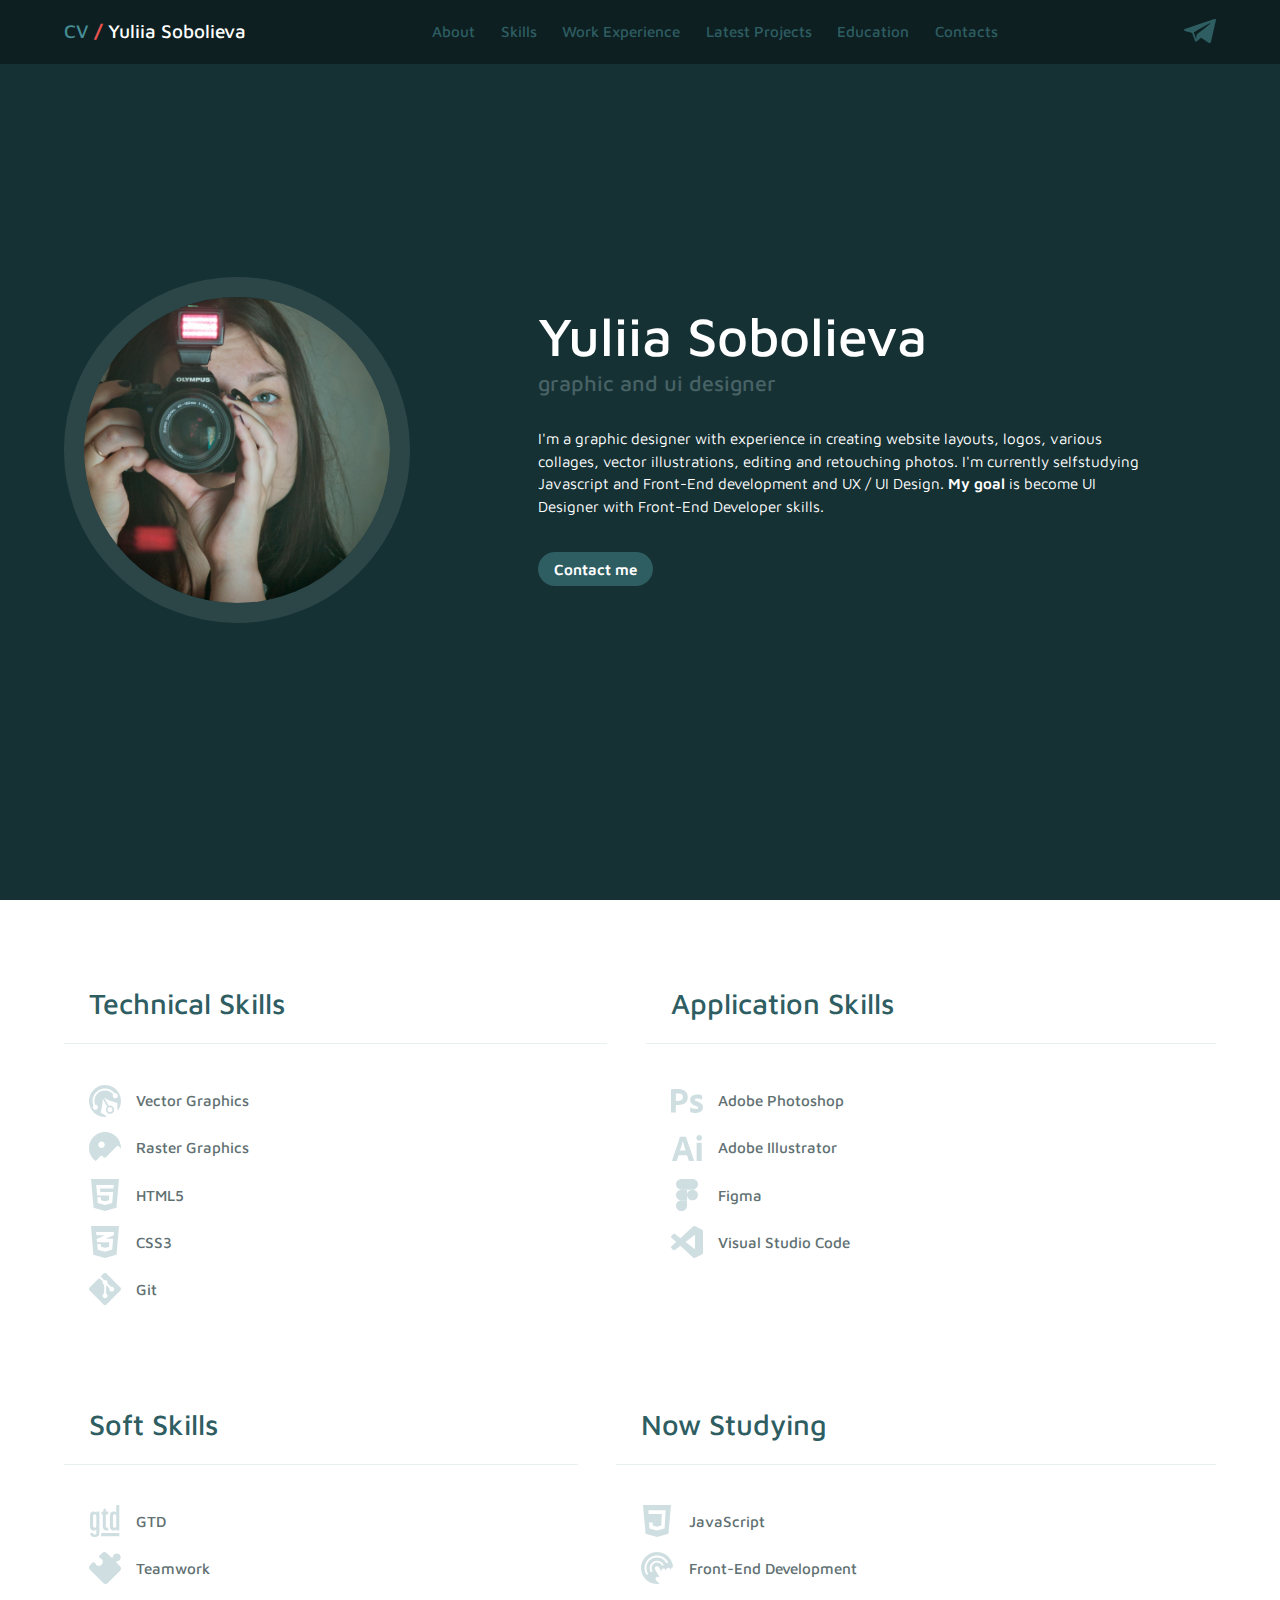
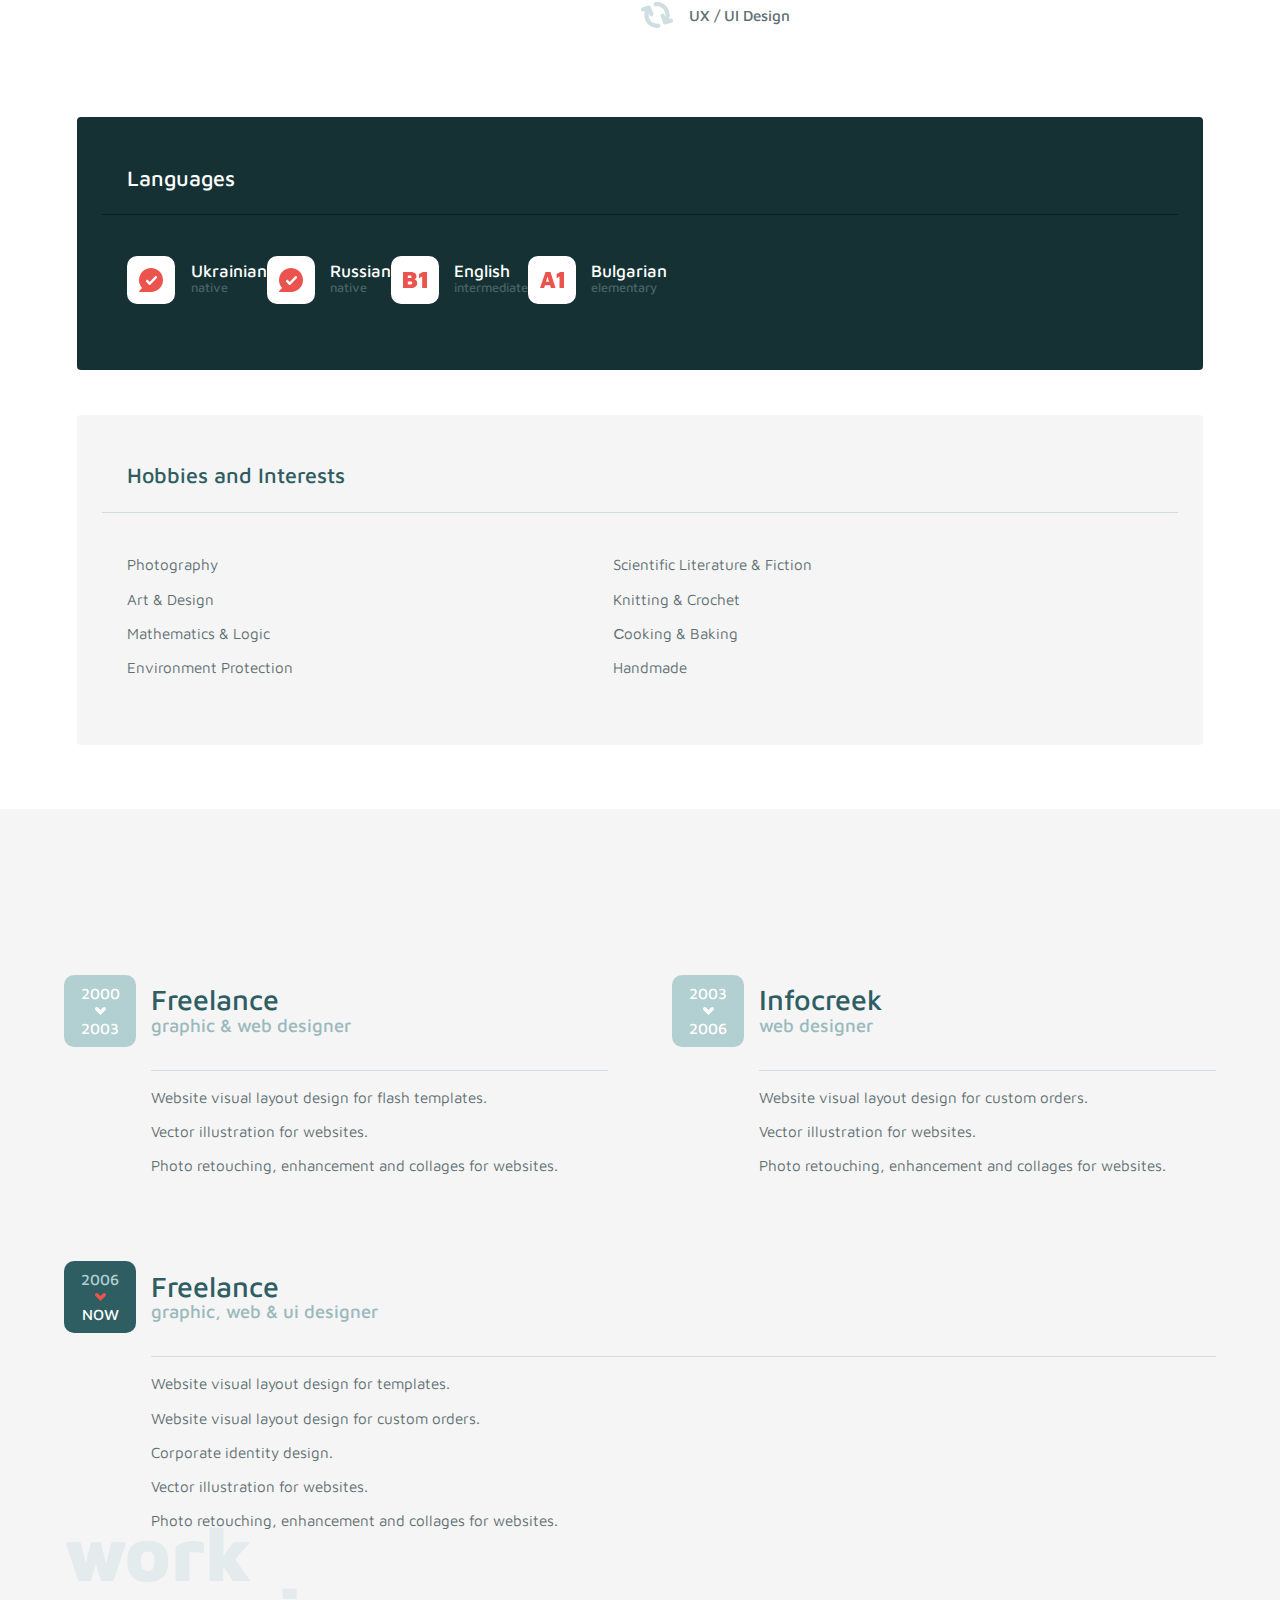
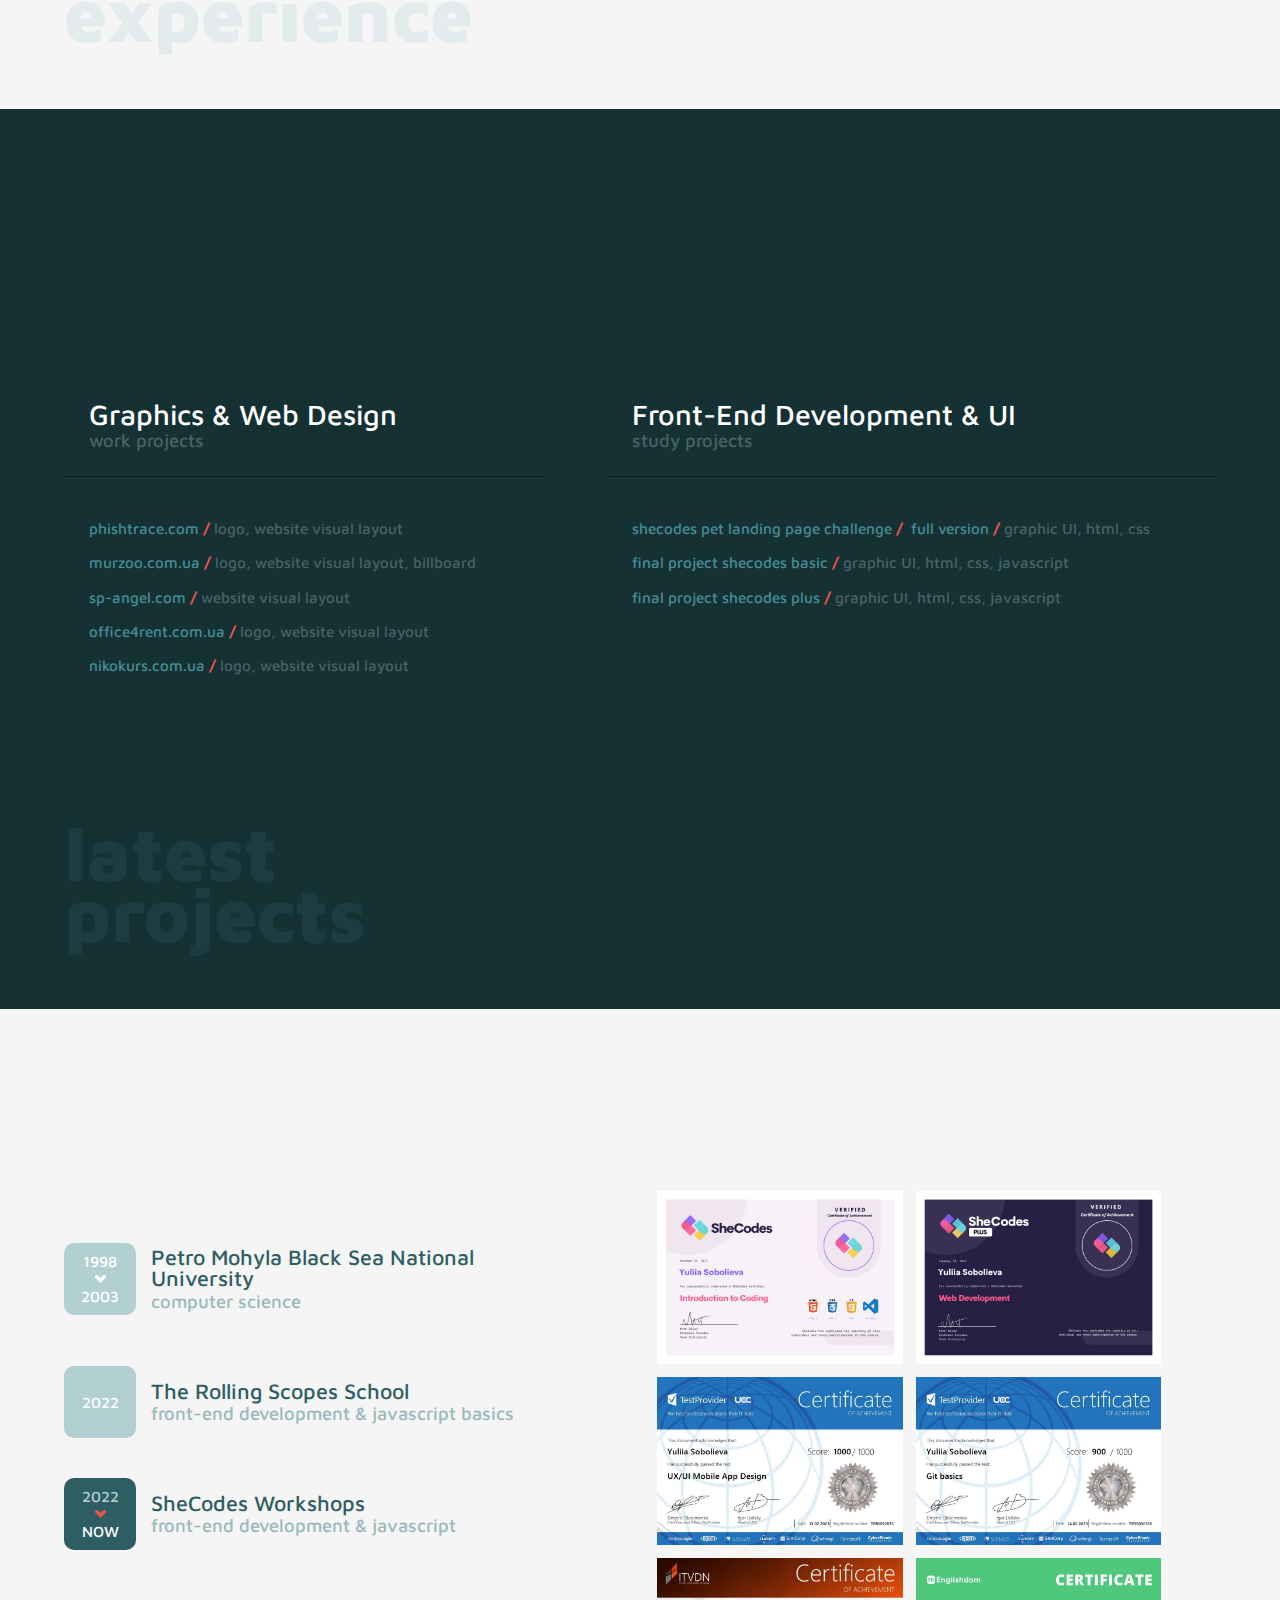
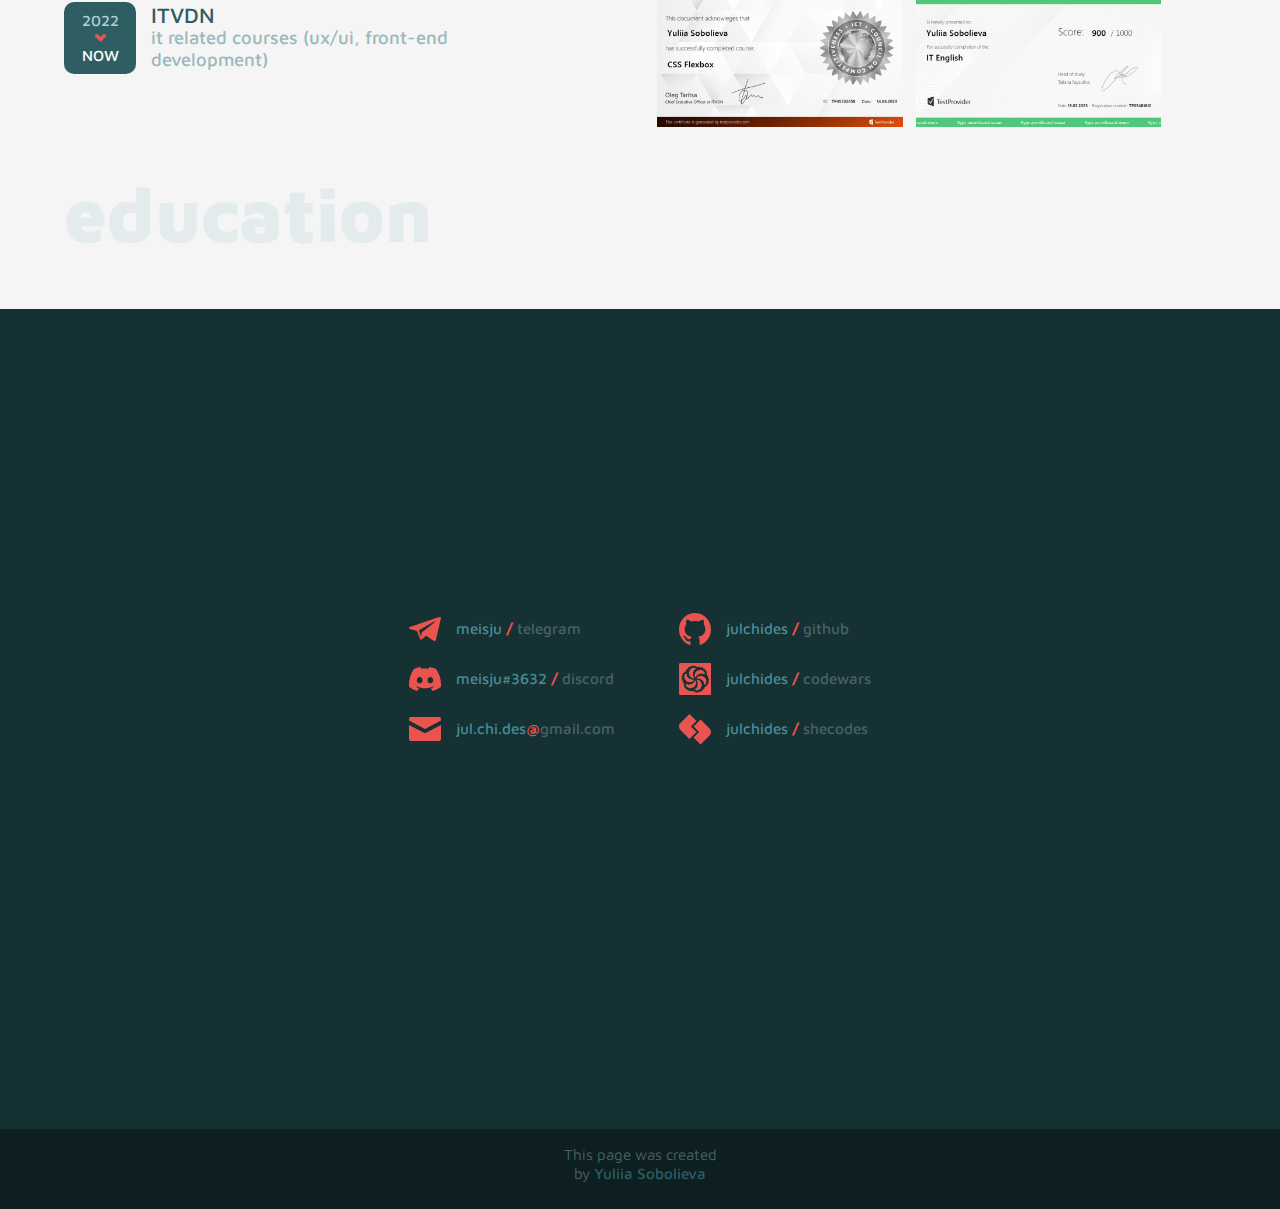
==== commit cbff753c: "fix: cv content" ====
--- a/index.html
+++ b/index.html
@@ -67,7 +67,7 @@
                 </svg>
               </a>
             </li>
-            <li>
+            <!-- <li>
               <a
                 href="https://github.com/julchides"
                 title="github"
@@ -90,7 +90,7 @@
                   </defs>
                 </svg>
               </a>
-            </li>
+            </li> -->
           </ul>
         </div>
       </header>
@@ -104,16 +104,14 @@
             />
             <div class="about-text">
               <h1 class="about-title">Yuliia Sobolieva</h1>
-              <h4 class="about-subtitle">
-                graphic designer&nbsp;/&nbsp;front-end developer
-              </h4>
+              <h4 class="about-subtitle">graphic and UI designer</h4>
               <p>
                 I'm a graphic designer with experience in creating website
                 layouts, logos, various collages, vector illustrations, editing
-                and retouching photos. I'm currently studying Javascript and
-                Front-End development at RS School and SheCodes. Also I’m
-                selfstudying UX / UI Design. <strong>My goal</strong> is is
-                become Front-End Developer with UI/UX design skills.
+                and retouching photos. I'm currently selfstudying Javascript and
+                Front-End development and UX / UI Design.
+                <strong>My goal</strong> is become UI Designer with Front-End
+                Developer skills.
               </p>
               <ul class="buttons-list">
                 <!-- <li>
@@ -631,11 +629,11 @@
                         d="M0.516099 3.01108L5.5 8L10.4839 3.01108C11.172 2.32226 11.172 1.20545 10.4839 0.516619C9.79576 -0.172216 8.68007 -0.172197 7.99195 0.516619L5.5 3.01108L3.00805 0.516619C2.31991 -0.172216 1.20422 -0.172197 0.516099 0.516619C-0.172024 1.20544 -0.172043 2.32224 0.516099 3.01108Z"
                       />
                     </svg>
-                    <p>2022</p>
+                    <p>NOW</p>
                   </div>
                   <div class="work-title">
                     <h3>Freelance</h3>
-                    <h4 class="subtitle">graphic & web designer</h4>
+                    <h4 class="subtitle">graphic, web & ui designer</h4>
                   </div>
                 </div>
                 <ul class="work-resp">
@@ -665,31 +663,31 @@
                 <span class="line-dark"></span>
                 <ul class="projects-list">
                   <li>
-                    <a href="https://phishtrace.com/" target="_blank"
+                    <a href="images/web-des-phishtrace.jpg" target="_blank"
                       >phishtrace.com</a
                     ><span class="dash">&nbsp;/&nbsp;</span>logo, website visual
                     layout
                   </li>
                   <li>
-                    <a href="http://murzoo.com.ua/" target="_blank"
+                    <a href="images/web-des-murzoo.jpg" target="_blank"
                       >murzoo.com.ua</a
                     ><span class="dash">&nbsp;/&nbsp;</span>logo, website visual
                     layout, billboard
                   </li>
                   <li>
-                    <a href="http://wtfmastery.com.ua/" target="_blank"
-                      >wtfmastery.com.ua</a
-                    ><span class="dash">&nbsp;/&nbsp;</span>logo, website visual
+                    <a href="images/web-des-angel.jpg" target="_blank"
+                      >sp-angel.com</a
+                    ><span class="dash">&nbsp;/&nbsp;</span>website visual
                     layout
                   </li>
                   <li>
-                    <a href="http://office4rent.com.ua/" target="_blank"
+                    <a href="images/web-des-officerent.jpg" target="_blank"
                       >office4rent.com.ua</a
                     ><span class="dash">&nbsp;/&nbsp;</span>logo, website visual
                     layout
                   </li>
                   <li>
-                    <a href="https://nikokurs.com.ua/" target="_blank"
+                    <a href="images/web-des-nikokurs.jpg" target="_blank"
                       >nikokurs.com.ua</a
                     ><span class="dash">&nbsp;/&nbsp;</span>logo, website visual
                     layout
@@ -698,19 +696,19 @@
               </li>
               <li class="projects-category-item">
                 <div class="projects-category-heading">
-                  <h3>Front-End Development</h3>
+                  <h3>Front-End Development & UI</h3>
                   <h4>study projects</h4>
                 </div>
                 <span class="line-dark"></span>
                 <ul class="projects-list">
-                  <li>
+                  <!-- <li>
                     <a
                       href="https://julchides.github.io/rsschool-cv/"
                       target="_blank"
                       >cv for rss</a
                     ><span class="dash">&nbsp;/&nbsp;</span>graphic UI, html,
                     css, javascript
-                  </li>
+                  </li> -->
                   <li>
                     <a
                       href="https://www.shecodes.io/contests/pet-landing-page-challenge/contest_entries/yuliia-sobolieva-ukrainian/preview"
@@ -773,6 +771,31 @@
                 </div>
               </li>
 
+              <li class="education-item">
+                <div class="education-item-heading">
+                  <div class="education-date">
+                    <p>2022</p>
+                    <!-- <svg
+                      width="11"
+                      height="8"
+                      viewBox="0 0 11 8"
+                      xmlns="http://www.w3.org/2000/svg"
+                    >
+                      <path
+                        d="M0.516099 3.01108L5.5 8L10.4839 3.01108C11.172 2.32226 11.172 1.20545 10.4839 0.516619C9.79576 -0.172216 8.68007 -0.172197 7.99195 0.516619L5.5 3.01108L3.00805 0.516619C2.31991 -0.172216 1.20422 -0.172197 0.516099 0.516619C-0.172024 1.20544 -0.172043 2.32224 0.516099 3.01108Z"
+                      />
+                    </svg>
+                    <p>NOW</p> -->
+                  </div>
+                  <div class="education-title">
+                    <h3>The Rolling Scopes School</h3>
+                    <h4 class="subtitle">
+                      Front-End Development & Javascript Basics
+                    </h4>
+                  </div>
+                </div>
+              </li>
+
               <li class="education-item current">
                 <div class="education-item-heading">
                   <div class="education-date">
@@ -813,22 +836,51 @@
                     <p>NOW</p>
                   </div>
                   <div class="education-title">
-                    <h3>The Rolling Scopes School</h3>
-                    <h4 class="subtitle">Front-End Development & Javascript</h4>
+                    <h3>ITVDN</h3>
+                    <h4 class="subtitle">
+                      IT related courses (UX/UI, Front-End Development)
+                    </h4>
                   </div>
                 </div>
               </li>
             </ul>
-            <img
-              src="./images/shecodes-sert-basic.jpg"
-              alt="SheCodes Basic Workshop Sertificate"
-              class="sert"
-            />
-            <img
-              src="./images/shecodes-sert-plus.jpg"
-              alt="SheCodes Plus Workshop Sertificate"
-              class="sert"
-            />
+            <div class="education-sert">
+              <img
+                src="./images/shecodes-sert-basic.jpg"
+                alt="SheCodes Basic Workshop Sertificate"
+                class="sert"
+              />
+
+              <img
+                src="./images/shecodes-sert-plus.jpg"
+                alt="SheCodes Plus Workshop Sertificate"
+                class="sert"
+              />
+
+              <img
+                src="./images/sert-itvdn-uiux-mobile.jpg"
+                alt="ITVDN UX/UI Mobile App Design Sertificate"
+                class="sert"
+              />
+
+              <img
+                src="./images/sert-itvdn-git.jpg"
+                alt="ITVDN Git Basics Sertificate"
+                class="sert"
+              />
+
+              <img
+                src="./images/sert-itvdn-css-flexbox.jpg"
+                alt="ITVDN CSS Fexbox Sertificate"
+                class="sert"
+              />
+
+              <img
+                src="./images/sert-englishdom-itenglish.jpg"
+                alt="EnglishDom IT English Sertificate"
+                class="sert"
+              />
+            </div>
           </div>
         </section>
 
--- a/style.css
+++ b/style.css
@@ -655,6 +655,15 @@
   z-index: 1;
 }
 
+.education-sert {
+  width: 60%;
+  display: flex;
+  align-content: center;
+  justify-content: center;
+  flex-wrap: wrap;
+  gap: 1vw;
+}
+
 .education-item h3 {
   font-size: var(--h3-small);
 }
@@ -697,7 +706,7 @@
 }
 
 .sert {
-  width: 30%;
+  width: 40%;
   transition: all 500ms ease-in;
 }
 
@@ -987,6 +996,10 @@
     gap: 0;
   }
 
+  .education-sert {
+    width: 100%;
+  }
+
   .sert {
     width: 50%;
   }
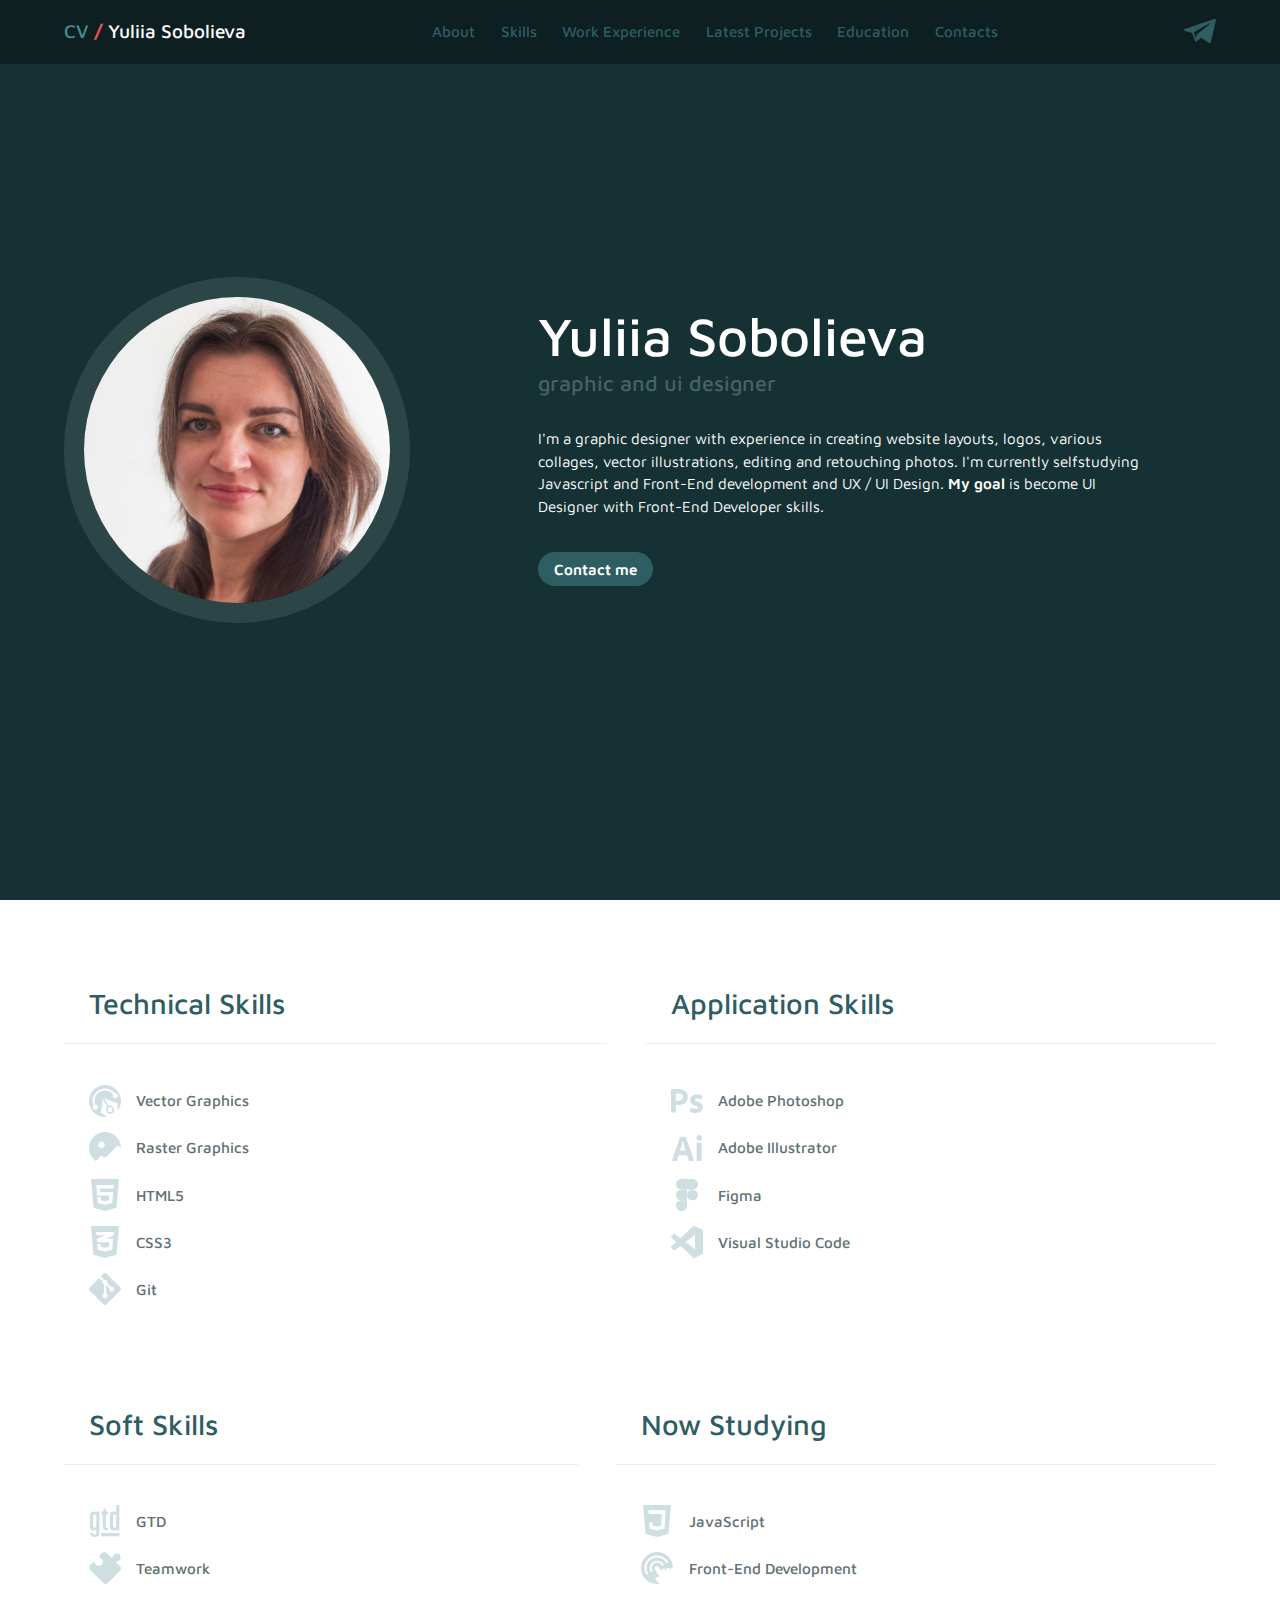
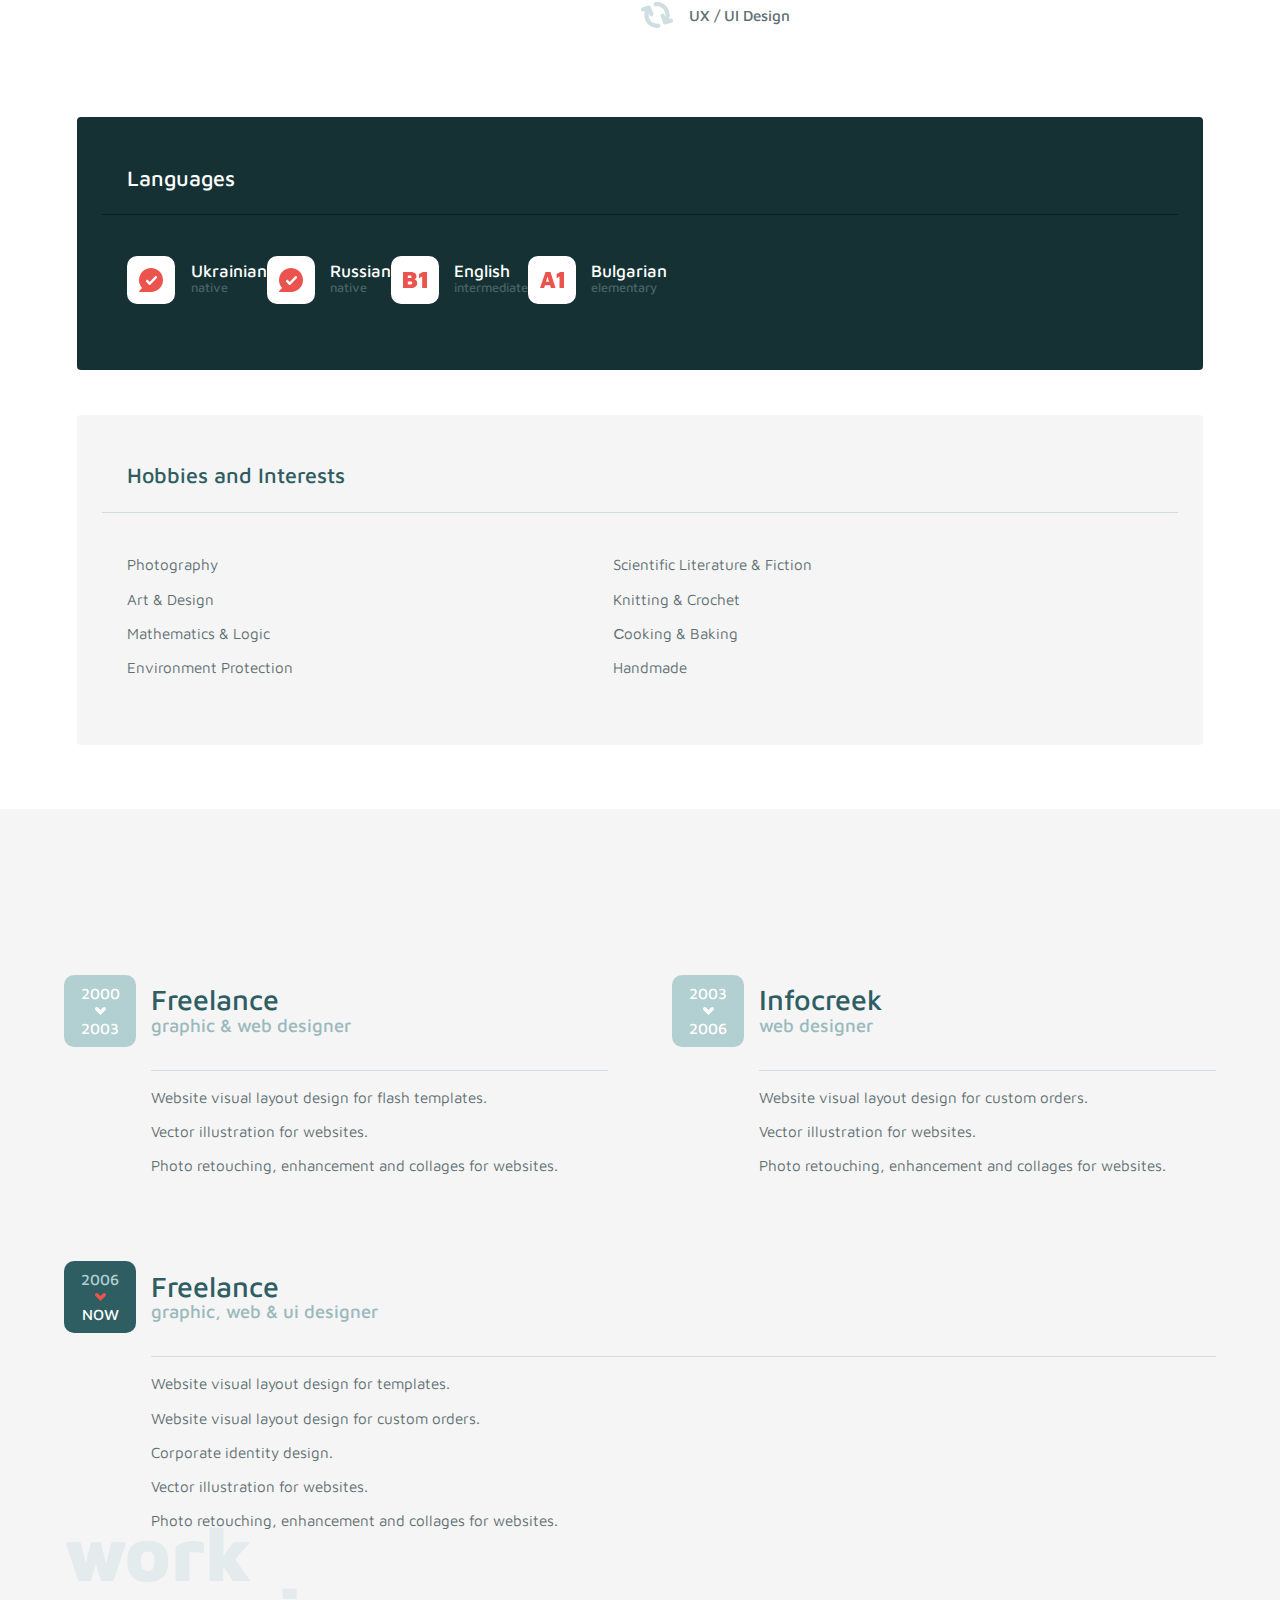
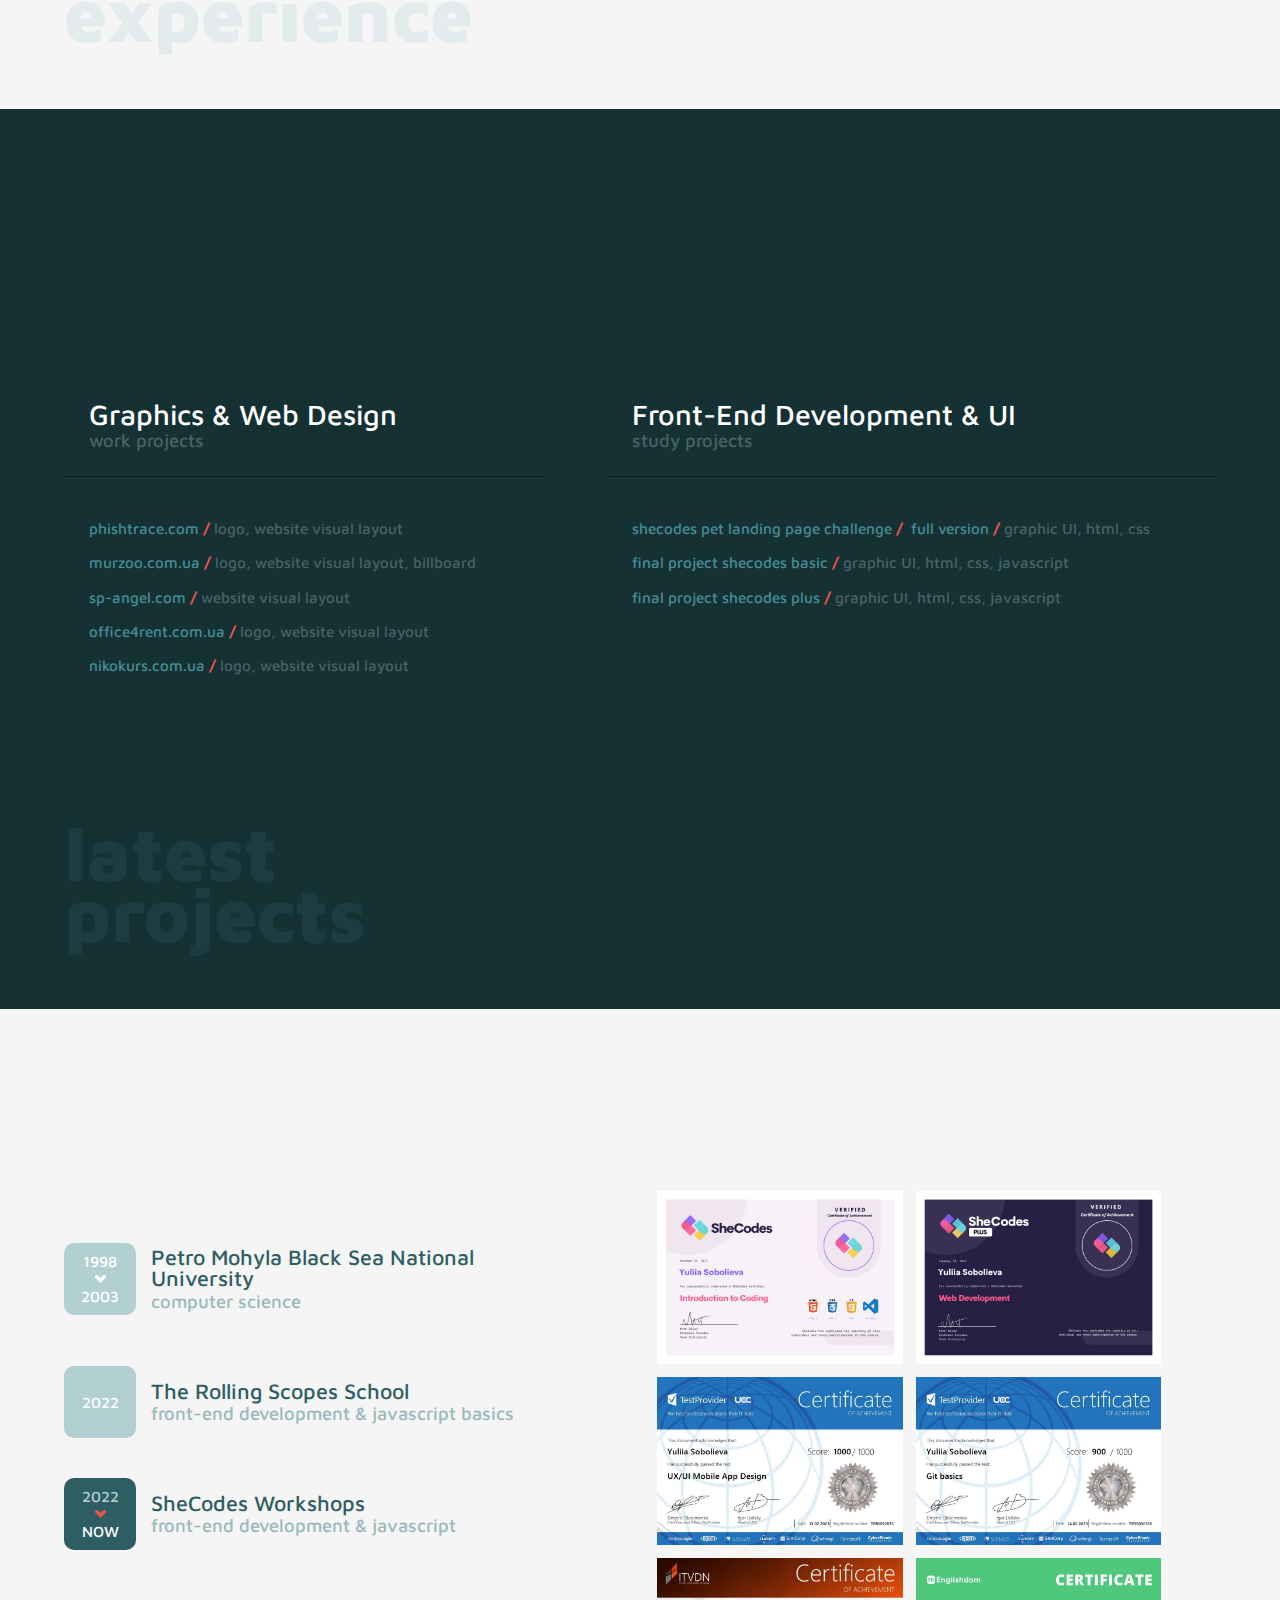
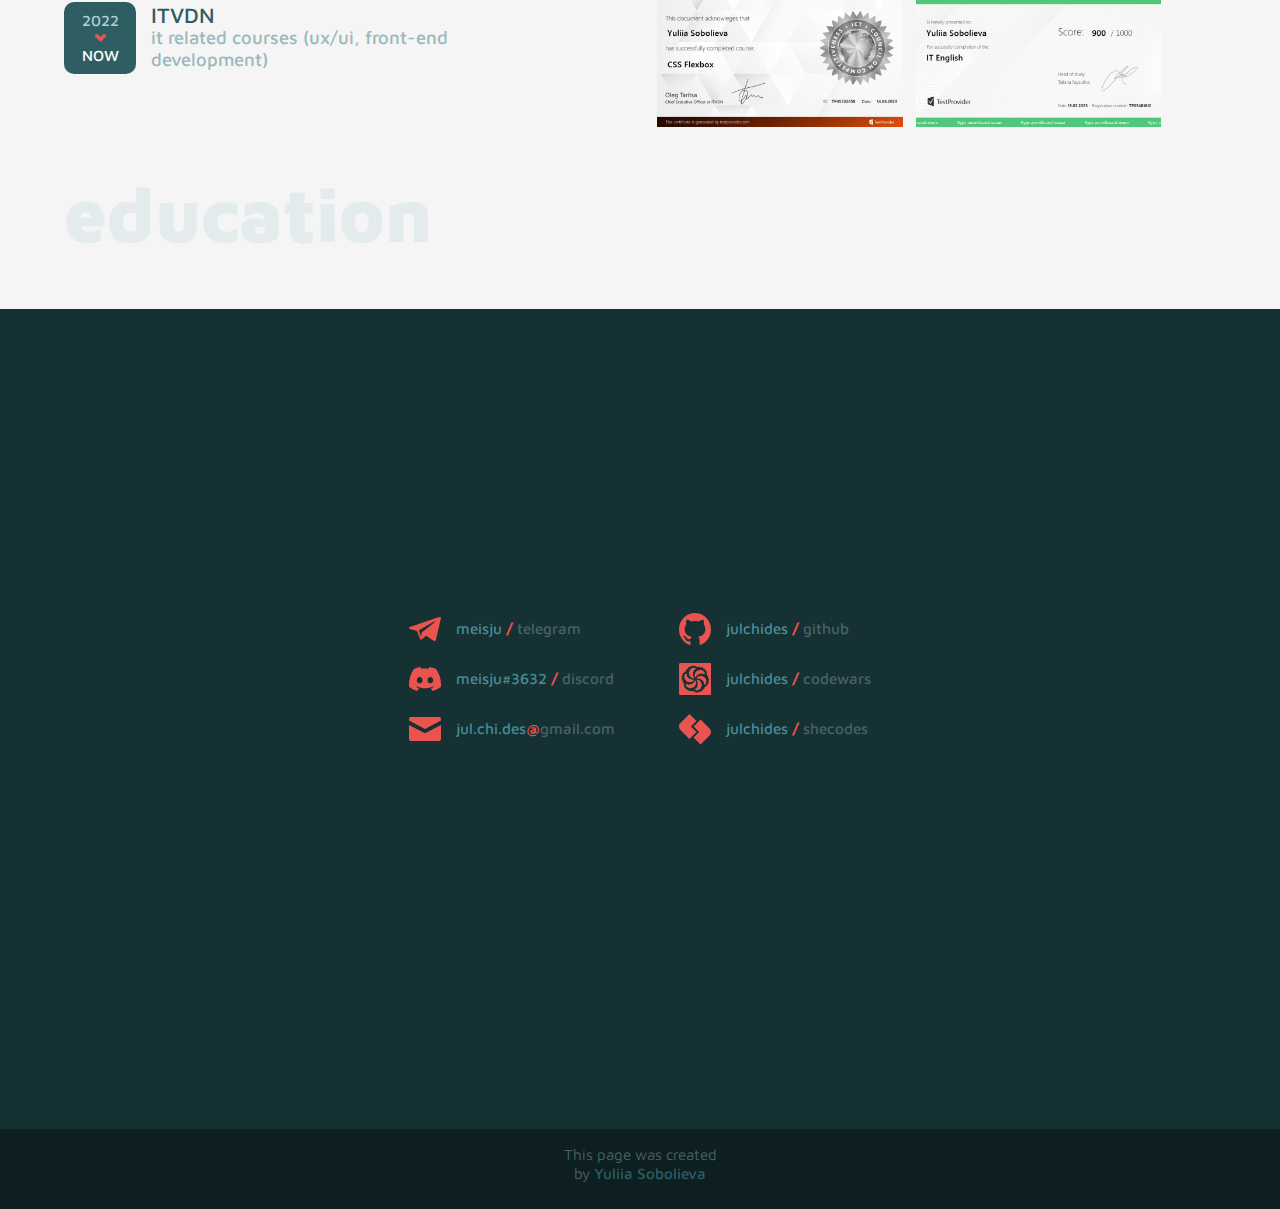
==== commit 55f68646: "fix: cv content" ====
--- a/index.html
+++ b/index.html
@@ -99,7 +99,7 @@
           <div class="container">
             <img
               class="photo"
-              src="./images/jul-photo.jpg"
+              src="./images/jul-photo-2023.jpg"
               alt="Yuliia Sobolieva"
             />
             <div class="about-text">
--- a/style.css
+++ b/style.css
@@ -319,7 +319,7 @@
 
 .photo:hover {
   border-radius: 0;
-  border-color: var(--back-dark);
+  border-color: var(--accent-sec);
 }
 
 .about-text,
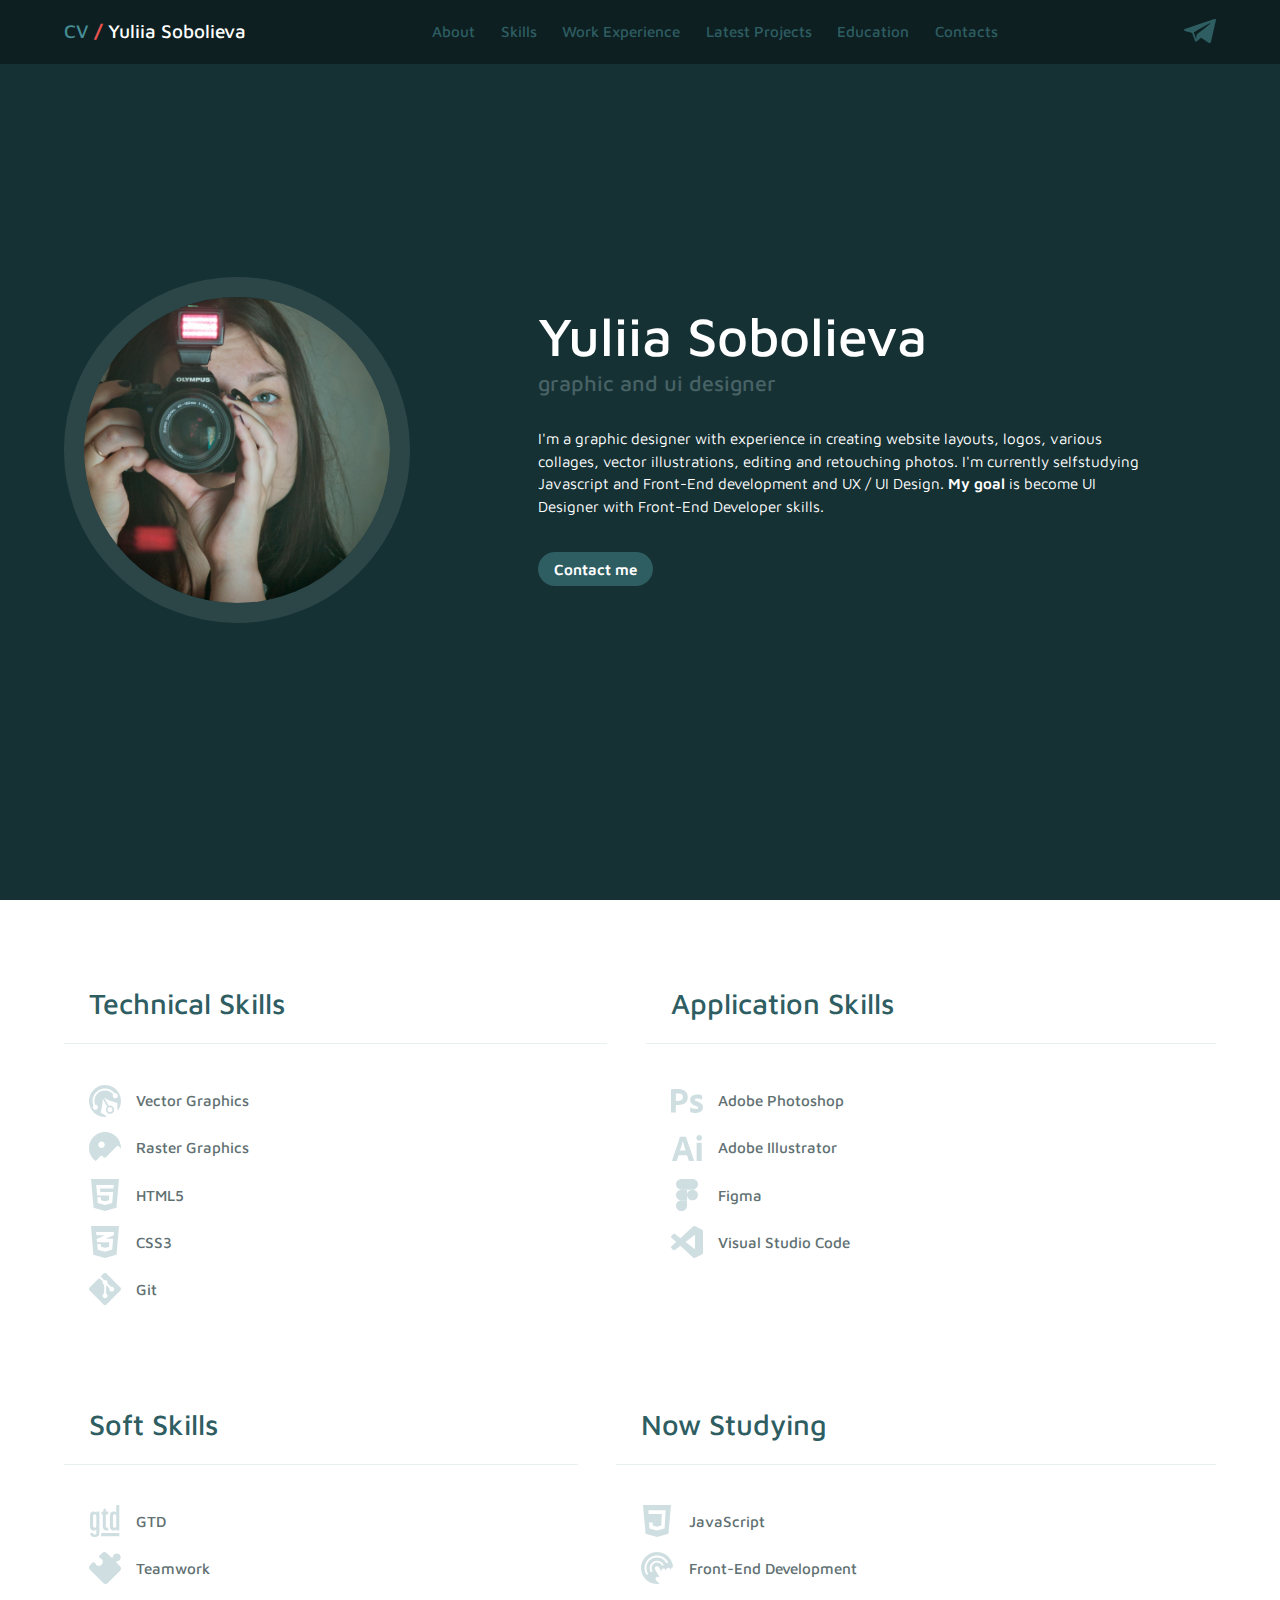
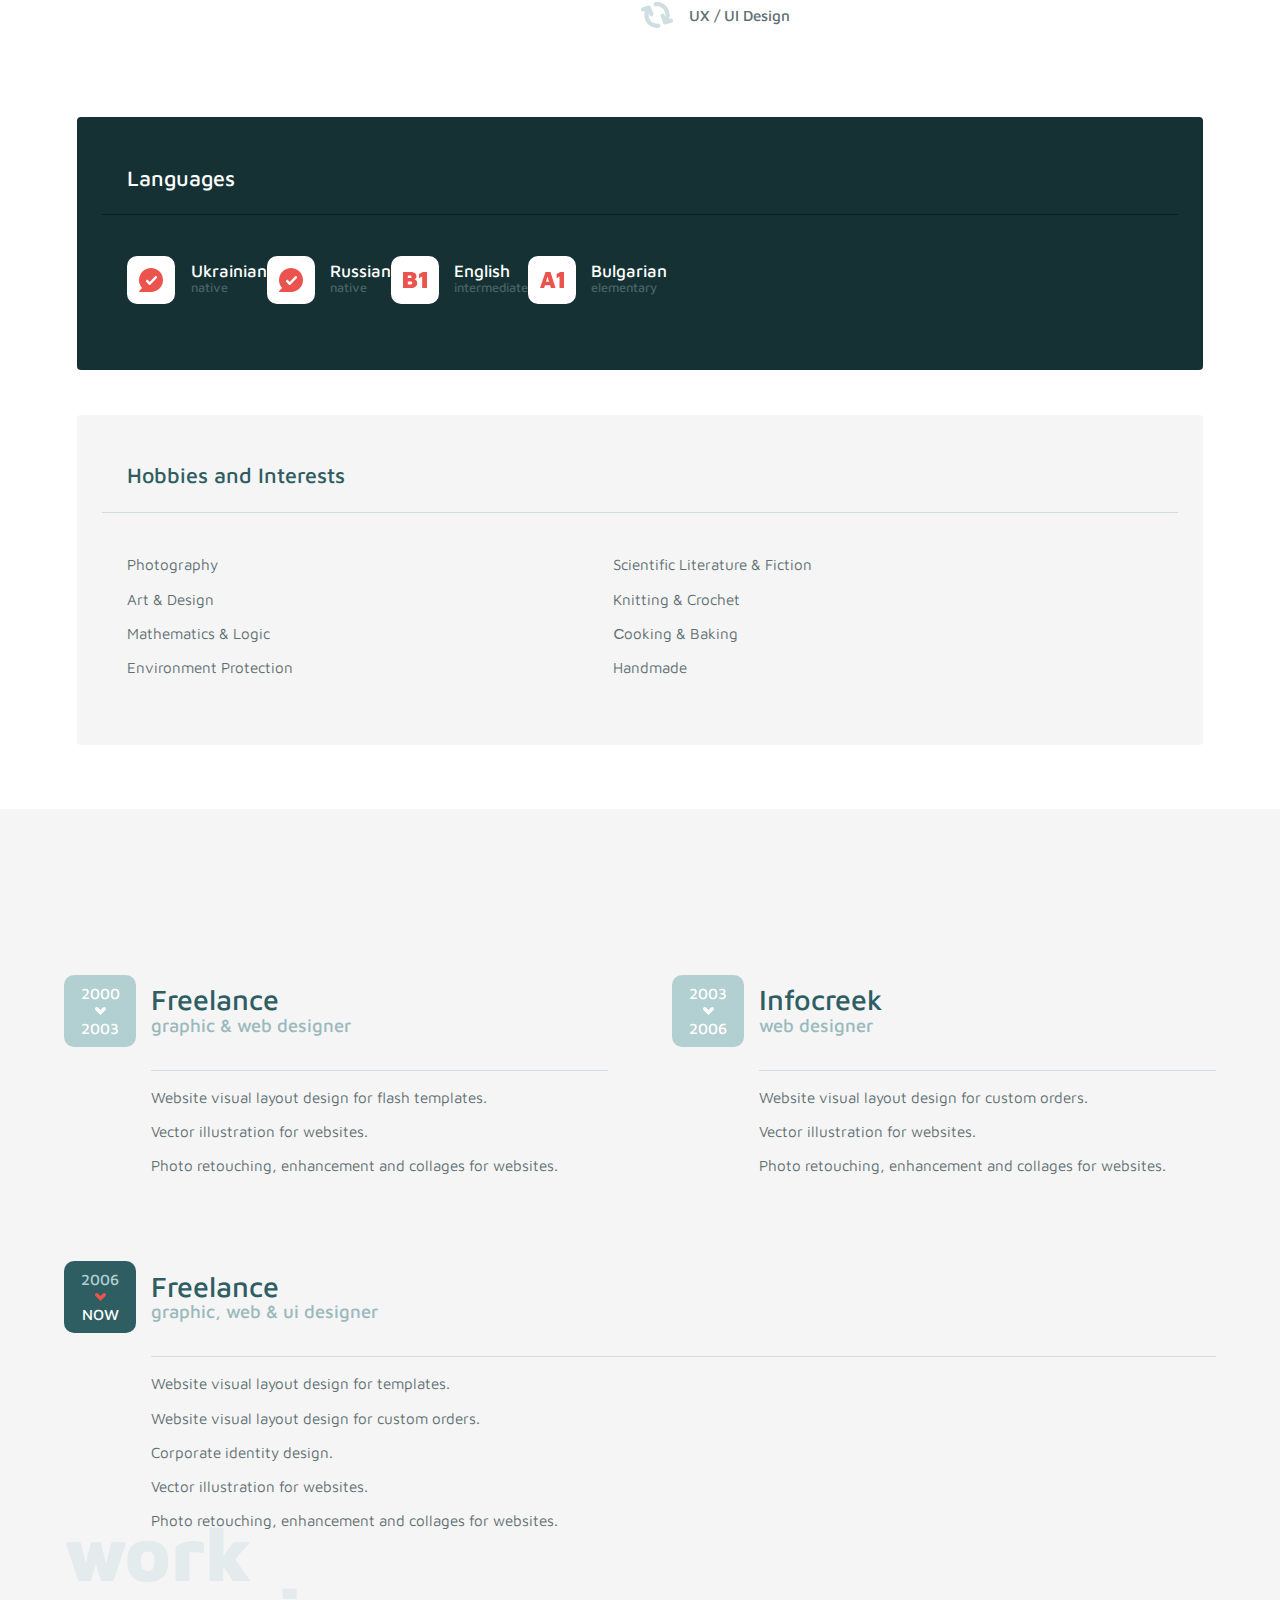
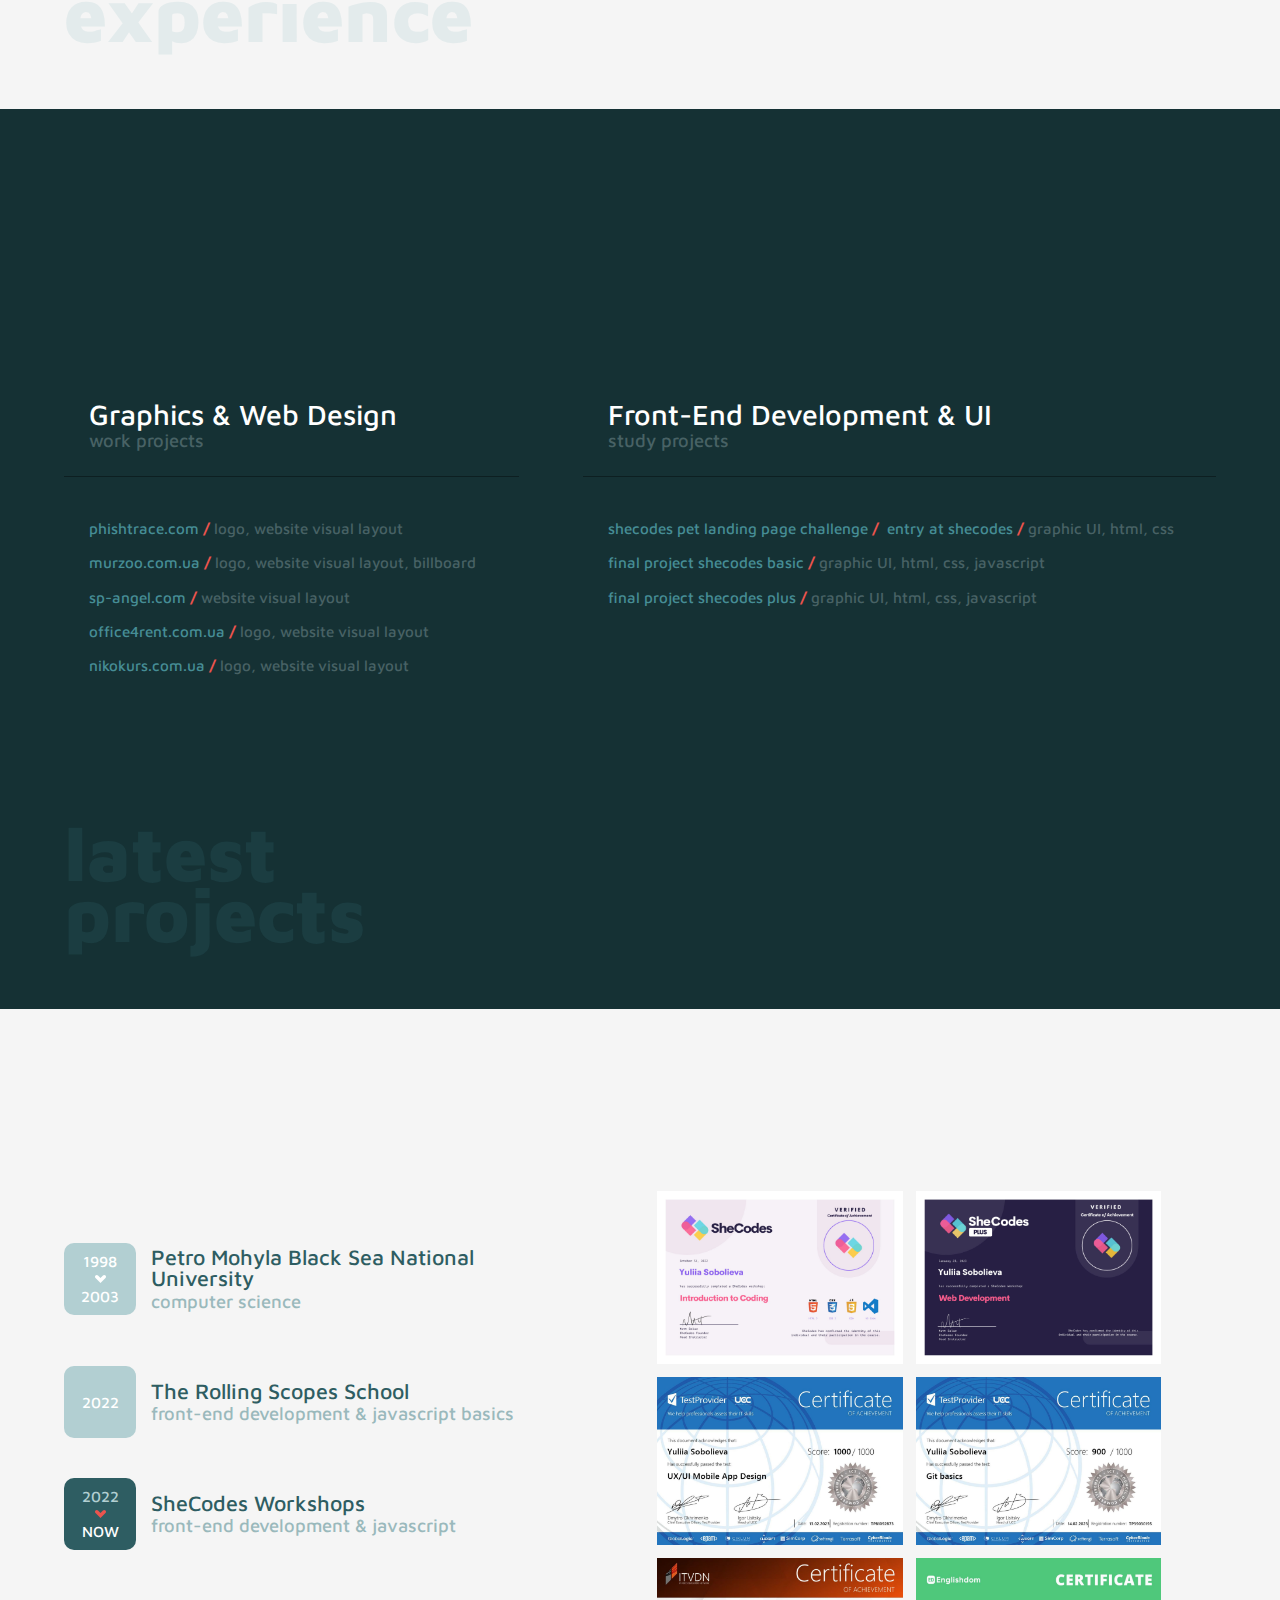
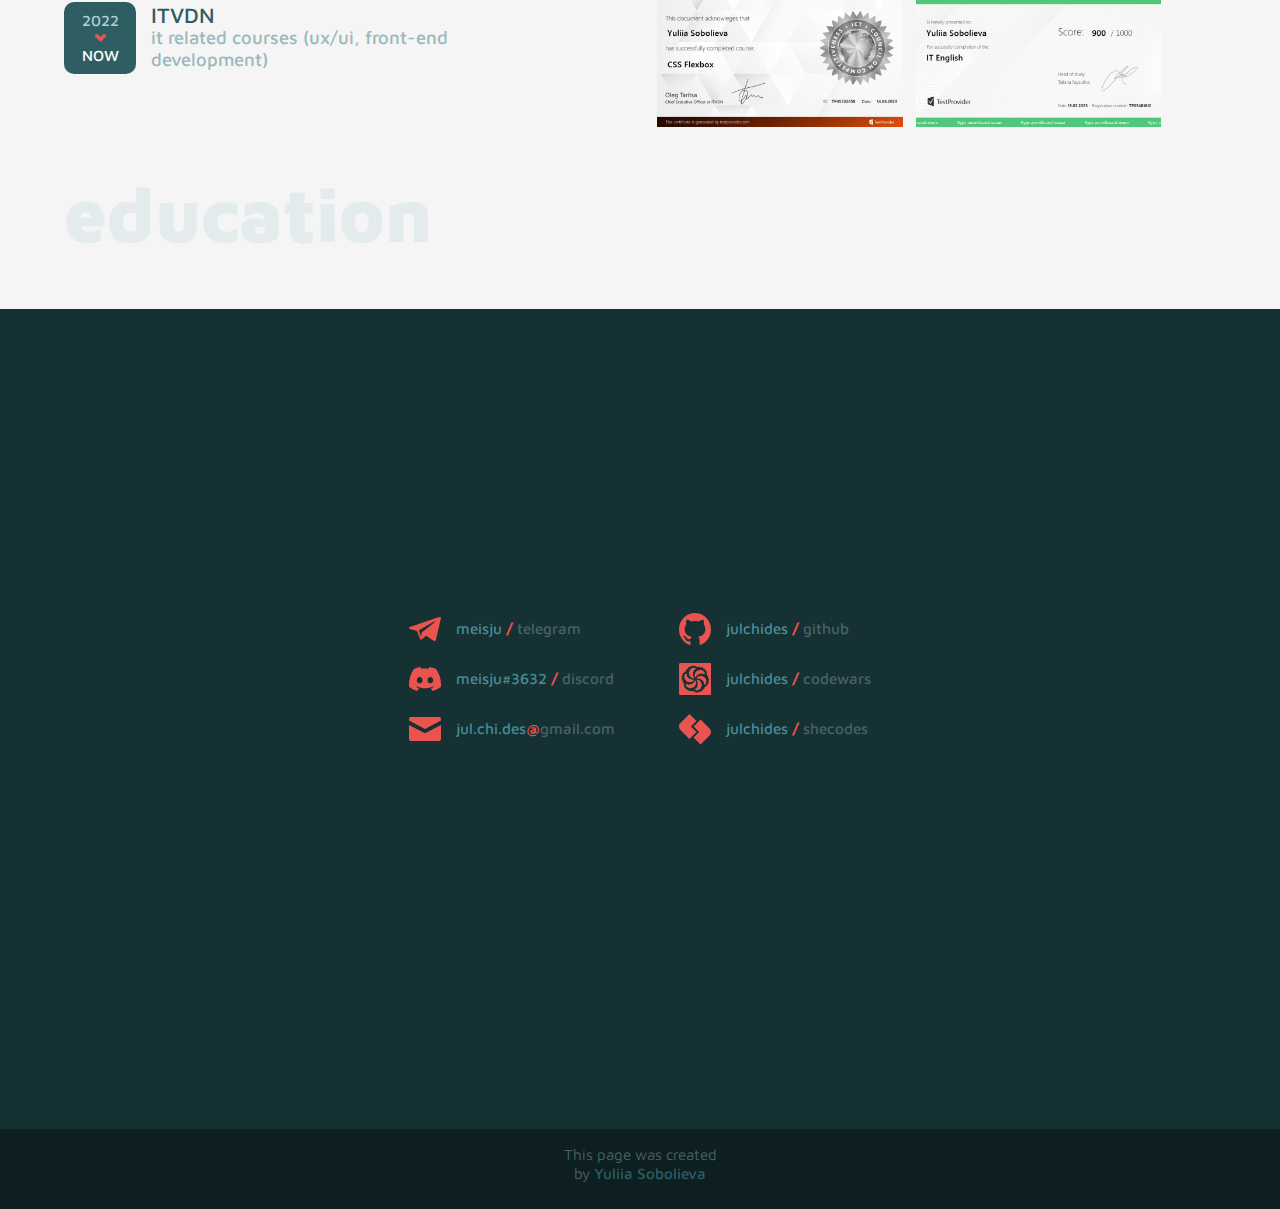
==== commit b4dba5cb: "fix: cv content" ====
--- a/index.html
+++ b/index.html
@@ -99,7 +99,7 @@
           <div class="container">
             <img
               class="photo"
-              src="./images/jul-photo-2023.jpg"
+              src="./images/jul-photo.jpg"
               alt="Yuliia Sobolieva"
             />
             <div class="about-text">
@@ -711,14 +711,14 @@
                   </li> -->
                   <li>
                     <a
-                      href="https://www.shecodes.io/contests/pet-landing-page-challenge/contest_entries/yuliia-sobolieva-ukrainian/preview"
+                      href="https://julchides.github.io/shecodes-pet-landing/"
                       target="_blank"
                       >shecodes pet landing page challenge</a
                     ><span class="dash">&nbsp;/&nbsp;</span>
                     <a
-                      href="https://julchides.github.io/shecodes-pet-landing/"
+                      href="https://www.shecodes.io/contests/pet-landing-page-challenge/contest_entries/yuliia-sobolieva-ukrainian/preview"
                       target="_blank"
-                      >full version</a
+                      >entry at shecodes</a
                     ><span class="dash">&nbsp;/&nbsp;</span>graphic UI, html,
                     css
                   </li>
